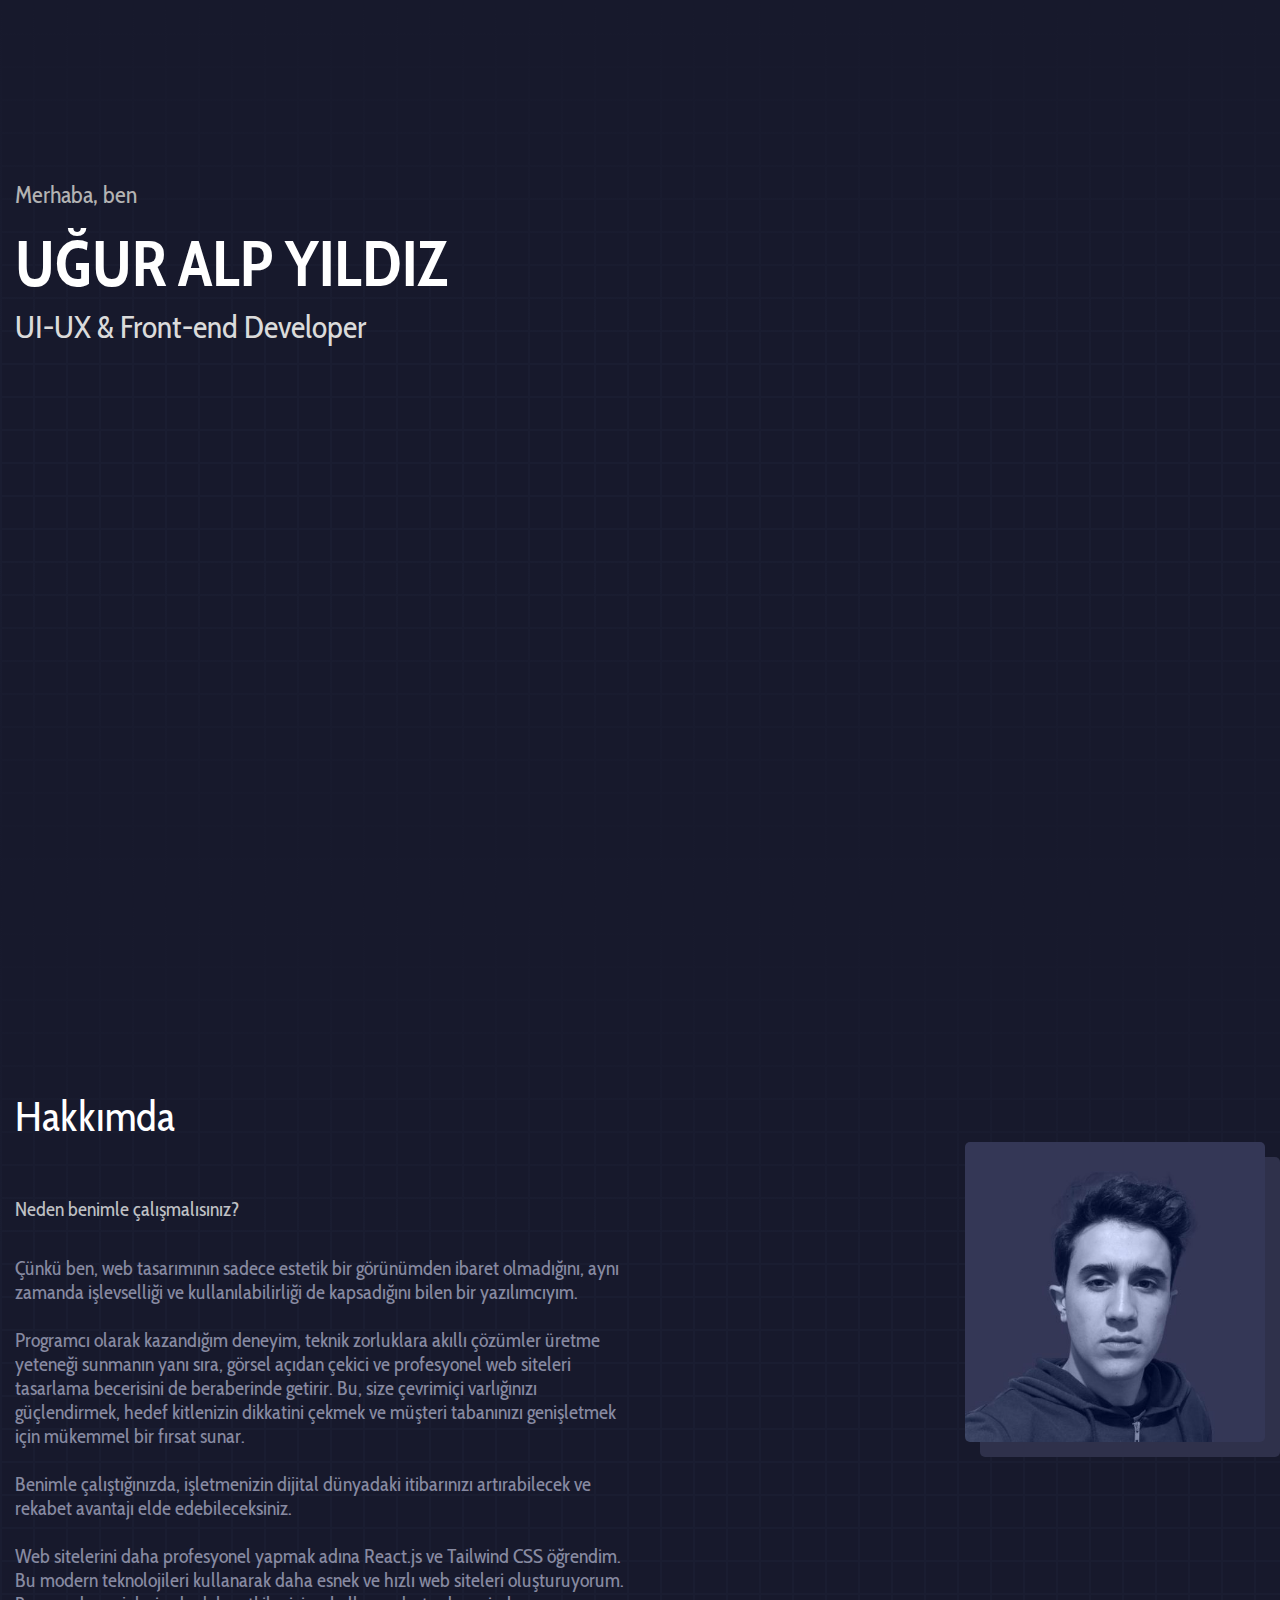
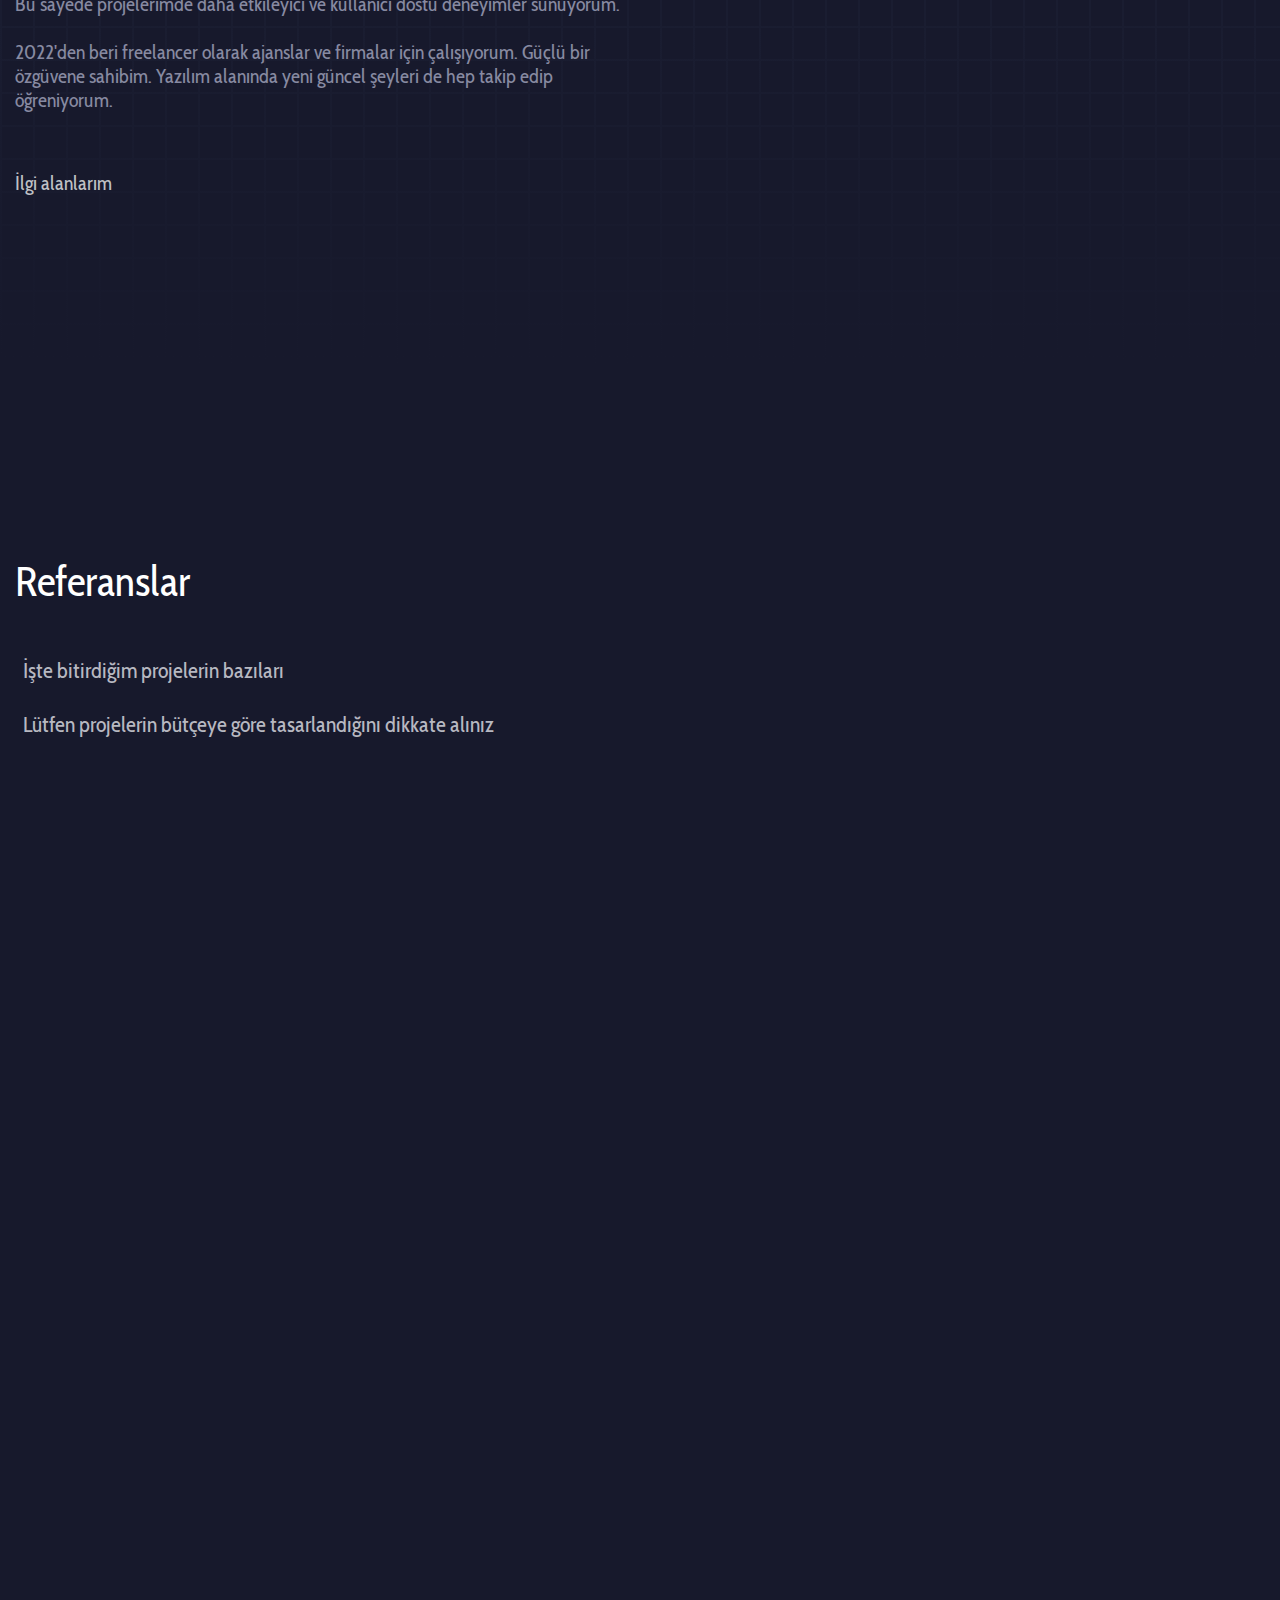
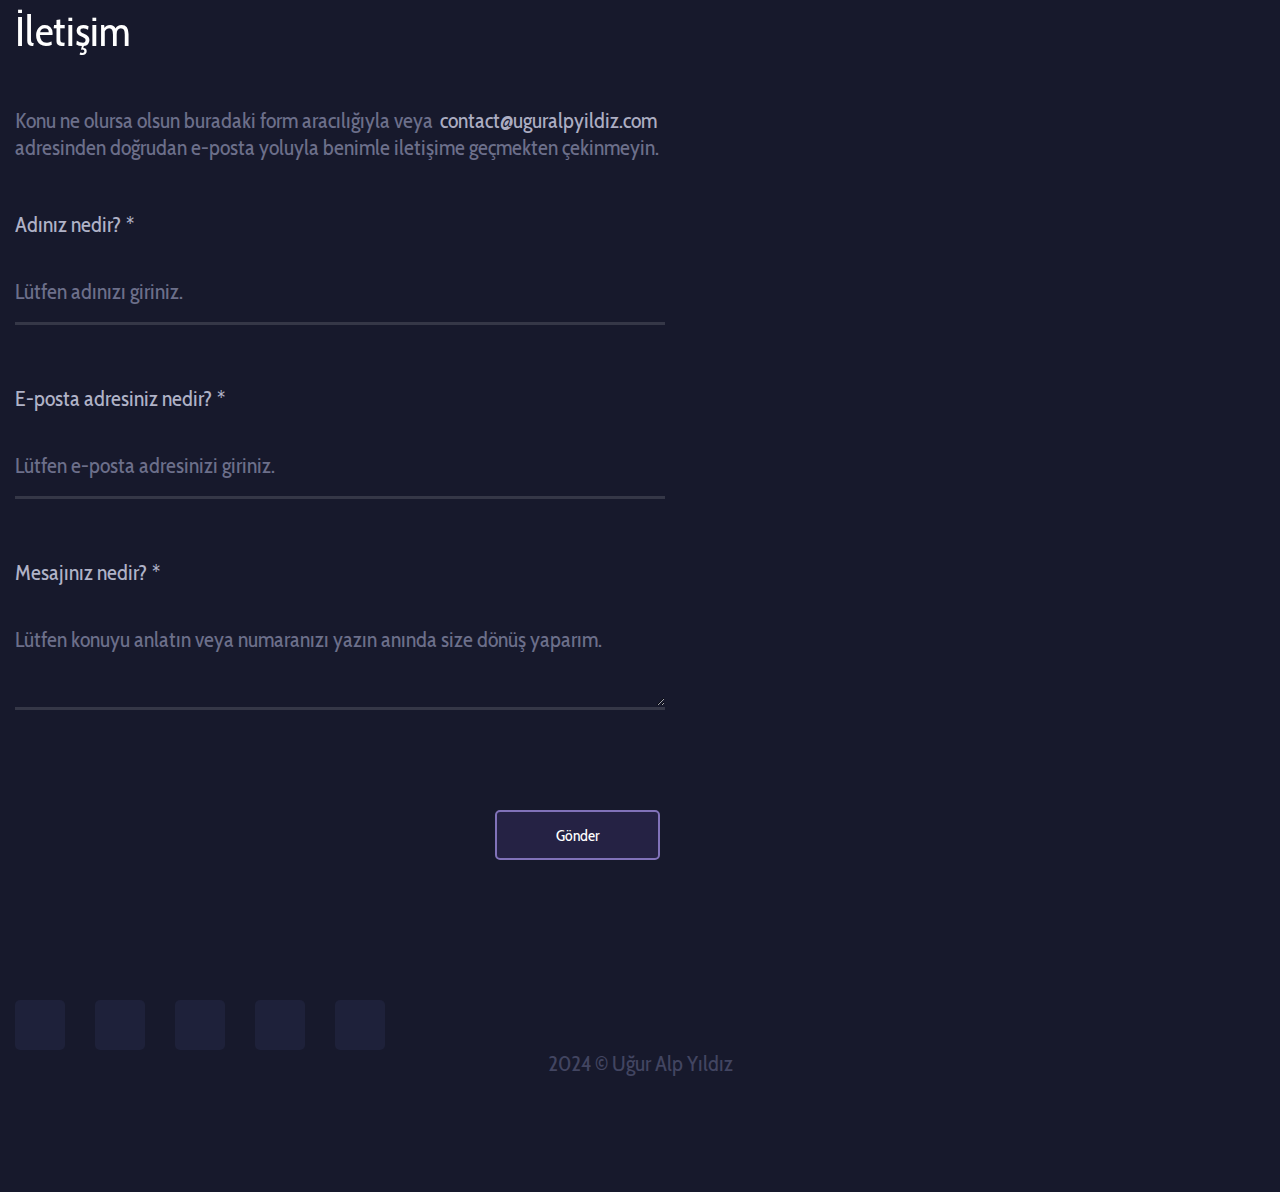
==== tr.html @ a19ee3f3 "Update tr.html" ====
<!DOCTYPE html>
<html lang="tr">

<head>
    <meta charset="UTF-8">
    <meta name="theme-color" content="#17192c">
    <meta name="language" content="Türkçe">
    <link rel="apple-touch-icon" sizes="180x180" href="/apple-touch-icon.png">
    <link rel="icon" type="image/png" sizes="32x32" href="/favicon-32x32.png">
    <link rel="icon" type="image/png" sizes="16x16" href="/favicon-16x16.png">
    <link rel="manifest" href="/site.webmanifest">
    <link rel="mask-icon" href="/safari-pinned-tab.svg" color="#181a2e">
    <meta name="msapplication-TileColor" content="#181a2e">
    <meta name="theme-color" content="#181a2e">
    <meta http-equiv="X-UA-Compatible" content="IE=edge">
    <meta name="viewport" content="width=device-width, initial-scale=1.0">
    <link rel="stylesheet" href="src/style.css">
    <link rel="stylesheet" href="src/styledot.css">
    <link rel="stylesheet" href="src/media.css">
    <link rel="preconnect" href="https://fonts.googleapis.com">
    <link rel="preconnect" href="https://fonts.gstatic.com" crossorigin>
    <link
        href="https://fonts.googleapis.com/css2?family=Cabin+Condensed&family=Edu+SA+Beginner:wght@600&family=Inconsolata&display=swap"
        rel="stylesheet">
    <link rel="stylesheet" href="https://cdn.jsdelivr.net/npm/swiper/swiper-bundle.min.css">
    <script src="https://kit.fontawesome.com/e2bce648c2.js" crossorigin="hurphygames"></script>
    <meta name="title" content="Ugur Alp Yıldız - Frontend Developer">
    <meta
        content="Merhaba, benim adım Uğur Alp Yıldız. Harika tasarım ve kullanıcı deneyimlerine önem veren freelancer frontend geliştiricisiyim."
        name="description">
    <meta name="keywords"
        content="ugur,uğuralpyıldız,uguralpyildiz,ugue alp yildiz,uğue alp,uğur yıldız,yildiz,ugur alp yildiz,ugur alp,uğur alp, uğur alp yıldız,uğur yıldız,frontend developer,freelancer,front-end,developer">
    <meta name="robots" content="index, follow">
    <meta name="robots" content="max-snippet:-1, max-image-preview:large, max-video-preview:-1">
    <meta property="og:title" content="Ugur Alp Yıldız - Frontend Developer">
    <meta property="og:description"
        content="Merhaba, benim adım Uğur Alp Yıldız. Harika tasarım ve kullanıcı deneyimlerine önem veren freelancer frontend geliştiricisiyim.">
    <meta http-equiv="Content-Type" content="text/html; charset=utf-8">
    <title>Uğur Alp Yıldız - Frontend Developer</title>
</head>

<body id="introduction">

    <div class="bg-sq" id="page">
        <nav class="nav-set up1">

            <div class="nav-container">
                <div class="nav-title">
                    <div class="profile-img">
                        <a href="#introduction"><img id="profile-logo" src="img/logo.png" alt="logo"></a>
                    </div>
                    <div class="name-align">
                        <div class="link-anim-set">
                            <div class="link-anim-set-p">
                                <div class="name-bar ">Uğur Alp Yıldız</div>
                            </div>
                        </div>
                        <div class="link-anim-set">
                            <div class="link-anim-set-p">
                                <div class="typewriting">
                                    <div class="job-bar">Frontend Developer</div>
                                </div>
                            </div>
                        </div>
                    </div>
                </div>

                <div class="nav-menu-overlay fadeblock"></div>
                <div class="menu-pos">

                    <div class="nav-link-container">
                        <div class="nav-links nav-link-settings">
                            <div class="nav-menu-header">
                                <div class="profile-img marg">
                                    <img width="" height="" id="profile-logo" src="img/logo.png" alt="logo">
                                </div>
                                <div class="name-bar">Uğur Alp Yıldız<br><span>Frontend Developer</span></div>
                            </div>
                            <div class="responsive-settings-mobile-animation">
                                <div id="nth" class="nav-links-effect-container">

                                    <a href="#introduction" class="nav-link" href="#">
                                        <div class="link-anim-set">
                                            <div class="link-anim-set-p p1">
                                                <div class="link-numbers">01</div><span class="slash">//</span>Başlangıç
                                            </div>
                                        </div>
                                    </a>
                                    <a href="#about" class="nav-link" href="#">
                                        <div class="link-anim-set">
                                            <div class="link-anim-set-p p2">
                                                <div class="link-numbers">02</div><span class="slash">//</span>Hakkımda
                                            </div>
                                        </div>
                                    </a>
                                    <a href="#projects" class="nav-link" href="#">
                                        <div class="link-anim-set">
                                            <div class="link-anim-set-p p3">
                                                <div class="link-numbers">03</div><span
                                                    class="slash">//</span>Referanslar
                                            </div>
                                        </div>
                                    </a>
                                    <a href="#contact" class="nav-link" href="#">
                                        <div class="link-anim-set">
                                            <div class="link-anim-set-p p4">
                                                <div class="link-numbers">04</div><span class="slash">//</span>İletişim
                                            </div>
                                        </div>
                                    </a>


                                    <div class="dot-link-effect"></div>

                                </div>

                                <div class="download-center fade-r topbtns22">
                                    <a href="https://api.whatsapp.com/send/?phone=905379409326&text&type=phone_number&app_absent=0"
                                        target="_blank" id="downloadCv" class="download-cv">
                                        <span class="download-text"><img width="26" height="26"
                                                src="https://img.icons8.com/color/48/whatsapp--v1.png"
                                                alt="whatsapp--v1" />Whatsapp</span>
                                    </a>
                                    <div class="flag dropws">
                                        <img width="24" height="24" src="https://img.icons8.com/ios/50/ffffff/globe--v1.png" alt="globe--v1" />  (TR)
                                    
                                        <div class="dropdown-c">
                                            <a href="index.html" class="flag">
                                                <img width="24" height="24" src="https://img.icons8.com/color/48/usa.png" alt="usa" /> EN
                                            </a>
                                            <a href="tr.html" class="flag">
                                                <img width="24" height="24" src="https://img.icons8.com/color/48/turkey.png" alt="turkey" /> TR
                                            </a>
                                            
                                        </div>
                                    </div>

                                </div>
                            </div>
                        </div>


                    </div>
                </div>
                <button class="menu-btn" href="#"><i class="fa-solid fa-bars-staggered"></i></button>
            </div>
        </nav>


        <!-- 01 page -->

        <section class="height100">
            <div class="container ">

                <div class="skills-header ">
                    <div class="home-hi">
                        <div class="link-anim-set">
                            <div class="link-anim-set-p a1 animate__bounceInDown">
                                <h6>Merhaba, ben</h6>
                            </div>
                        </div>
                    </div>
                    <div class="home-name">
                        <div class="link-anim-set">
                            <div class="link-anim-set-p">
                                <h1 class="animated-text"><span>U</span><span>Ğ</span><span>U</span><span>R</span>
                                    <span>A</span><span>L</span><span>P</span>
                                    <span>Y</span><span>I</span><span>L</span><span>D</span><span>I</span><span>Z</span>
                                </h1>
                            </div>
                        </div>
                        <div class="link-anim-set ">
                            <div class="link-anim-set-p">
                                <h3 class="animated-text-d">
                                    <span>U</span><span>I</span><span>-</span><span>U</span><span>X</span>
                                    <span>&</span>
                                    <span>F</span><span>r</span><span>o</span><span>n</span><span>t</span><span>-</span><span>e</span><span>n</span><span>d</span>
                                    <span>D</span><span>e</span><span>v</span><span>e</span><span>l</span><span>o</span><span>p</span><span>e</span><span>r</span>
                                </h3>
                            </div>
                        </div>


                    </div>

                    <div class="home-p link-anim-fade">

                        <p>
                            Harika tasarım ve müşteri memnuniyetine önem veren freelancer web sitesi geliştiricisiyim.
                        </p>
                    </div>
                </div>

                <!-- code page -->
                <div style="display: none;" class="short-resume-i1 animate__backInUp">
                    <div class="code-table ">
                        <div class="code-table-nav">
                            <div class="tab-container">
                                <div class="tab tab-active"><span style="color: yellow; "><i
                                            class="fa-brands fa-js"></i></span>cubeEffect.js</div>
                                <div class="tab"><span style="color: skyblue; ">#</span> cube-free.css</div>
                                <div class="tab"><span style="color: orangered; ">
                                        <>
                                    </span> cube.html</div>
                            </div>
                        </div>
                        <div class="code-table-code-container">
                            <div class="code-table-sidenav">
                                <div class="numb link-anim-set p1">303</div>
                                <div class="numb link-anim-set p2">304</div>
                                <div class="numb link-anim-set p3">305</div>
                                <div class="numb link-anim-set p4">306</div>
                                <div class="numb link-anim-set p5">3U7</div>
                                <div class="numb link-anim-set p6">3G8</div>
                                <div class="numb link-anim-set p7">3U9</div>
                                <div class="numb link-anim-set p8">3R0</div>
                                <div class="numb link-anim-set p9">311</div>
                                <div class="numb link-anim-set p10">312</div>
                                <div class="numb link-anim-set p11">313</div>
                                <div class="numb link-anim-set p12">314</div>
                            </div>
                            <div class="code-table-code">
                                <div class="code-table-border">

                                    <div class="time-out-code">
                                        <span style="color: #ce8ce9;">const</span> <span
                                            style="color: #a1c5f5;">fromNTH</span> <span style="color: skyblue;"> =
                                        </span> </span><span style="color: #f3b059;"> inActiveNoddles</span>;
                                    </div>
                                    <div class="time-out-code">
                                        <span style="color: #ce8ce9;">var</span> <span
                                            style="color: #a1c5f5;">plainCounter</span> <span style="color: skyblue;"> =
                                        </span> <span style="color: #d34848;"> 0</span>;
                                    </div>
                                    <!-- settimeout -->
                                    <div class="settime-out-mar">
                                        <div class="time-out-code">
                                            <span style="color: #a1c5f5;">setTimeout(</span><span
                                                style="color: #eec985;">()</span> <span
                                                style="color: #ce8ce9;">=></span> <span style="color:#eec985;">{</span>
                                        </div>
                                        <div class="time-out-function-code">
                                            <span style="color: #eec985;">swiperSlider</span>.<span
                                                style="color: #d34848;">innerHTML</span> <span
                                                style="color: #a1c5f5;">=</span> <span
                                                style="color:#eec985;">pas_orianted</span>;
                                        </div>
                                        <div class="time-out-function-code">
                                            <span style="color: #eec985;">pro</span>.<span
                                                style="color: #d34848;">funcode</span> <span
                                                style="color: #a1c5f5;">=</span> <span
                                                style="color:#eec985;">letter</span>;
                                        </div>
                                        <div class="time-out-function-code">
                                            <span style="color: #eec985;">proactive_JavaScriptSkills</span>.<span
                                                style="color: #d34848;">match</span> <span
                                                style="color: #a1c5f5;">=</span> <span
                                                style="color:#eec985;">configures_dart</span>;
                                        </div>
                                        <div class="time-out-code">
                                            <span style="color: #eec985;">}</span>, <span
                                                style="color: #eec985;">7000</span> <span
                                                style="color: #a1c5f5;">)</span>;
                                        </div>
                                    </div>
                                    <!-- settimeout -->

                                    <div class="time-out-code">
                                        <span style="color: #ce8ce9;">const</span> <span
                                            style="color: #a1c5f5;">removeAllClass_fromNTH</span> <span
                                            style="color: skyblue;"> = </span> </span><span style="color: #f3b059;">
                                            ActiveNoddles</span>;
                                    </div>
                                    <div class="time-out-code">
                                        <span style="color: #ce8ce9;">const</span> <span
                                            style="color: #a1c5f5;">dotLinkEffect</span> <span style="color: skyblue;">
                                            = </span> <span style="color: #f3b059;"> NTH</span>;
                                    </div>
                                    <div class="time-out-code">
                                        <span style="color: #ce8ce9;">var</span> <span
                                            style="color: #a1c5f5;">pauseOnHover</span> <span style="color: skyblue;"> =
                                        </span> <span style="color: #80d348;"> true</span>;
                                    </div>
                                </div>
                            </div>
                        </div>
                    </div>
                    <!-- code right 01 page -->
                    <div class="short-resume-i2 ">
                        <div class="swiper swiper-container-free-mode ">
                            <!-- Additional required wrapper -->
                            <div class="swiper-wrapper">
                                <!-- Slides -->
                                <div class="swiper-slide cube">
                                    <div class="skill-board">
                                        <div class="skill-bar-head">
                                            <div class="skill-bar-head">
                                                <i class="fa-solid fa-code"></i>HTML
                                            </div>

                                            <div class="skill-bar">
                                                <div class="skill-bar-dot-head">Accessibility</div>
                                                <div class="skill-bar-co htmls">

                                                    <div class="skill-bar-dot"></div>
                                                    <div class="skill-bar-dot"></div>
                                                    <div class="skill-bar-dot"></div>
                                                    <div class="skill-bar-dot"></div>
                                                    <div class="skill-bar-dot"></div>
                                                    <div class="skill-bar-dot"></div>
                                                </div>
                                                <div class="skill-bar-dot-head">Forms & Validations</div>
                                                <div class="skill-bar-co htmls">

                                                    <div class="skill-bar-dot"></div>
                                                    <div class="skill-bar-dot"></div>
                                                    <div class="skill-bar-dot"></div>
                                                    <div class="skill-bar-dot"></div>
                                                    <div class="skill-bar-dot"></div>
                                                    <div class="skill-bar-dot"></div>
                                                </div>
                                            </div>

                                        </div>
                                    </div>
                                </div>
                                <div class="swiper-slide cube">
                                    <div class="skill-board other-skills">
                                        <div class="skill-bar-head">
                                            <div class="skill-bar-head">
                                                <i class="fa-brands fa-css3-alt"></i>CSS
                                            </div>

                                            <div class="skill-bar">
                                                <div class="skill-bar-dot"></div>Bootstrap
                                            </div>
                                            <div class="skill-bar">
                                                <div class="skill-bar-dot"></div>Tailwind CSS
                                            </div>
                                            <div class="skill-bar">
                                                <div class="skill-bar-dot"></div>SASS
                                            </div>
                                            <div class="skill-bar">
                                                <div class="skill-bar-dot"></div>Animate.css
                                            </div>
                                        </div>
                                    </div>
                                </div>

                                <div class="swiper-slide cube">
                                    <div class="skill-board other-skills">
                                        <div class="skill-bar-head">
                                            <div class="skill-bar-head">
                                                <i class="fa-brands fa-square-js"></i>JavaScript
                                            </div>

                                            <div class="skill-bar">
                                                <div class="skill-bar-dot"></div>React
                                            </div>
                                            <div class="skill-bar">
                                                <div class="skill-bar-dot"></div>TypeScript
                                            </div>
                                            <div class="skill-bar">
                                                <div class="skill-bar-dot"></div>Next.js
                                            </div>
                                            <div class="skill-bar">
                                                <div class="skill-bar-dot"></div>Swiper.js
                                            </div>
                                        </div>
                                    </div>
                                </div>


                            </div>


                        </div>


                        <!-- code page skills card info -->
                        <div class="short-resume-i4 ">
                            Yetenekler
                        </div>

                    </div>
                </div>

            </div>
        </section>
    </div>

    <div class="beforeunloads">
        <!-- 01 page end -->

        <!-- 02 page end -->
        <section class="bg-sq ">
            <!-- 03 page start -->
            <div id="page">
                <div id="about" class="pageControl"></div>
                <div class="experince-container-fluid">
                    <div class="container">
                        <div class="section-box-container  ">
                            <div class="experince-header"><span class="experince-header-set">Hakkımda</span></div>
                            <div class="about-container">
                                <div class="about-me-section">

                                    <div class="about-text">


                                        <div style="color:#bfc0c4 ;" class="about-text">
                                            Neden benimle çalışmalısınız?
                                        </div>
                                        Çünkü ben, web tasarımının sadece estetik bir görünümden ibaret olmadığını, aynı
                                        zamanda
                                        işlevselliği ve kullanılabilirliği de kapsadığını bilen bir
                                        yazılımcıyım.<br><br> Programcı olarak kazandığım deneyim, teknik
                                        zorluklara akıllı çözümler üretme yeteneği sunmanın yanı sıra, görsel açıdan
                                        çekici ve profesyonel web siteleri
                                        tasarlama becerisini de beraberinde getirir. Bu, size çevrimiçi varlığınızı
                                        güçlendirmek, hedef kitlenizin dikkatini
                                        çekmek ve müşteri tabanınızı genişletmek için mükemmel bir fırsat sunar.<br><br>
                                        Benimle çalıştığınızda, işletmenizin dijital
                                        dünyadaki itibarınızı artırabilecek ve rekabet avantajı elde
                                        edebileceksiniz.<br><br>

                                        Web sitelerini daha profesyonel yapmak adına React.js ve Tailwind CSS öğrendim.
                                        Bu modern teknolojileri kullanarak
                                        daha esnek ve hızlı web siteleri oluşturuyorum. Bu sayede projelerimde daha
                                        etkileyici ve kullanıcı dostu
                                        deneyimler sunuyorum.
                                        <br><br>
                                        2022'den beri freelancer olarak ajanslar ve firmalar için çalışıyorum. Güçlü bir
                                        özgüvene sahibim. Yazılım alanında yeni güncel şeyleri de hep takip edip
                                        öğreniyorum.
                                        <br><br>
                                        <!-- <a href="https://api.whatsapp.com/send/?phone=905379409326&text&type=phone_number&app_absent=0" target="_blank"
                                        class="download-cv">
                                        <span>Download CV</span>
                                    </a> -->
                                    </div>

                                    <div style="color:#bfc0c4 ;" class="about-text">
                                        İlgi alanlarım
                                    </div>
                                    <div class="skills-bar-about flexstart intColor">
                                        <i class="fa-brands fa-html5" title="HTML"></i>
                                        <i class="fa-brands fa-css3-alt" title="CSS"></i>
                                        <i class="fa-brands fa-bootstrap" title="Bootstrap"></i>
                                        <i class="fa-brands fa-sass" title="Sass"></i>
                                        <i class="fa-brands fa-js" title="JavaScript"></i>
                                        <i class="fa-brands fa-react" title="React"></i>
                                    </div>
                                </div>
                                <div class="img-section">

                                </div>

                            </div>
                        </div>

                    </div>

                </div>
            </div>
        </section>

        <section>
            <!-- 02 page start -->
            <div id="page">
                <div id="projects" class="pageControl"></div>
                <div class="experince-container-fluid">
                    <div class="container ">


                        <div class="section-box-container">
                            <div class="experince-header"><span class="experince-header-set">Referanslar</span></div>

                            <div class="experince-alt"><i class="fa-solid fa-circle-check"></i>İşte bitirdiğim
                                projelerin bazıları<br><br> <i class="fa-solid fa-circle-info"></i> Lütfen projelerin
                                bütçeye göre tasarlandığını dikkate alınız<br>
                                <div class="interact-zoom-header"></div>
                            </div>
                            <div class="section-boxes">

                                <a href="https://robson.com.tr" target="_blank"
                                    class="section-boxes-wrap reveal robson">
                                    <div class="section-title">
                                        <div class="section-projects-overflow">
                                            <div class="section-box ">
                                                <img src="img/robsoninvestment.png" alt="robsoninvestment">
                                            </div>
                                            <div class="title-area">
                                                <div class="project-type">Tasarım ve Geliştirme<span
                                                        class="project-date"><i
                                                            class="fa-solid fa-diagram-project"></i>Kurumsal</span>
                                                </div>
                                                <div class="project-title"><i class="fa-solid fa-link"></i>
                                                    robson.com.tr</div>
                                            </div>
                                        </div>
                                    </div>

                                </a>





                                <a href="http://www.elsankozmetik.com" target="_blank"
                                    class="section-boxes-wrap reveal elsan">
                                    <div class="section-title">
                                        <div class="section-projects-overflow">
                                            <div class="section-box ">
                                                <img src="img/elsankozmetik.png" alt="elsankozmetik">
                                            </div>
                                            <div class="title-area">
                                                <div class="project-type">Tasarım ve Geliştirme<span
                                                        class="project-date"><i
                                                            class="fa-solid fa-diagram-project"></i>Kurumsal</span>
                                                </div>
                                                <div class="project-title"><i class="fa-solid fa-link"></i>
                                                    elsankozmetik.com</div>
                                            </div>
                                        </div>
                                    </div>

                                </a>
                                <a href="http://www.borvey.com" target="_blank"
                                    class="section-boxes-wrap reveal borvey">
                                    <div class="section-title">
                                        <div class="section-projects-overflow">
                                            <div class="section-box ">
                                                <img src="img/borvey.png" alt="borvey">
                                            </div>
                                            <div class="title-area">
                                                <div class="project-type">Tasarım ve Geliştirme<span
                                                        class="project-date"><i
                                                            class="fa-solid fa-diagram-project"></i>Kurumsal</span>
                                                </div>
                                                <div class="project-title"><i class="fa-solid fa-link"></i> borvey.com
                                                </div>
                                            </div>
                                        </div>
                                    </div>

                                </a>
                                <a href="https://www.texep.ch" target="_blank" class="section-boxes-wrap reveal texep">
                                    <div class="section-title">
                                        <div class="section-projects-overflow">
                                            <div class="section-box ">
                                                <img src="img/texep.png" alt="texep">
                                            </div>
                                            <div class="title-area">
                                                <div class="project-type">Tasarım ve Geliştirme<span
                                                        class="project-date"><i
                                                            class="fa-solid fa-diagram-project"></i>Kurumsal</span>
                                                </div>
                                                <div class="project-title"><i class="fa-solid fa-link"></i> texep.ch
                                                </div>
                                            </div>
                                        </div>
                                    </div>

                                </a>



                                <a href="https://yasayankalpler.com/" target="_blank"
                                    class="section-boxes-wrap reveal yasayankalpler">
                                    <div class="section-title">
                                        <div class="section-projects-overflow">
                                            <div class="section-box ">
                                                <img src="img/yasayankalpler.png" alt="yasayankalpler">
                                            </div>
                                            <div class="title-area">
                                                <div class="project-type">Tasarım ve Geliştirme<span
                                                        class="project-date"><i
                                                            class="fa-solid fa-diagram-project"></i>Kurumsal</span>
                                                </div>
                                                <div class="project-title"><i class="fa-solid fa-link"></i>
                                                    yasayankalpler.com</div>
                                            </div>
                                        </div>
                                    </div>

                                </a>





                                <a href="https://defneinsaatas.com/" target="_blank"
                                    class="section-boxes-wrap reveal defne">
                                    <div class="section-title">
                                        <div class="section-projects-overflow">
                                            <div class="section-box ">
                                                <img src="img/defne.png" alt="defneinsaat">
                                            </div>
                                            <div class="title-area">
                                                <div class="project-type">Tasarım ve Geliştirme<span
                                                        class="project-date"><i
                                                            class="fa-solid fa-diagram-project"></i>Kurumsal</span>
                                                </div>
                                                <div class="project-title"><i class="fa-solid fa-link"></i>
                                                    defneinsaatas.com</div>
                                            </div>
                                        </div>
                                    </div>

                                </a>

                                <!-- <a href="https://www.sahsenemsaphira.com" target="_blank" class="section-boxes-wrap reveal sahsenem">
                                <div class="section-title">
                                    <div class="section-projects-overflow">
                                        <div class="section-box ">
                                            <img src="img/sahsenem.png" alt="sahsenem">
                                        </div>
                                        <div class="title-area">
                                            <div class="project-type">Tasarım ve Geliştirme<span class="project-date"><i
                                                        class="fa-solid fa-diagram-project"></i>Porfolio</span></div>
                                            <div class="project-title"><i class="fa-solid fa-link"></i> sahsenemsaphira.com</div>
                                        </div>
                                    </div>
                                </div>
    
                            </a> -->

                                <a href="https://www.flemini.com" target="_blank"
                                    class="section-boxes-wrap reveal flemini">
                                    <div class="section-title">
                                        <div class="section-projects-overflow">
                                            <div class="section-box ">
                                                <img src="img/flemini.png" alt="flemini">
                                            </div>
                                            <div class="title-area">
                                                <div class="project-type">Tasarım ve Geliştirme<span
                                                        class="project-date"><i
                                                            class="fa-solid fa-diagram-project"></i>Porfolio</span>
                                                </div>
                                                <div class="project-title"><i class="fa-solid fa-link"></i> flemini.com
                                                </div>
                                            </div>
                                        </div>
                                    </div>

                                </a>

                                <a href="https://yildirimbelediyespor.org/index.html" target="_blank"
                                    class="section-boxes-wrap reveal yildirim">
                                    <div class="section-title">
                                        <div class="section-projects-overflow">
                                            <div class="section-box ">
                                                <img src="img/yildirim-belediyesi-jimnastik-kulubu.png"
                                                    alt="yildirim-belediyesi-jimnastik-kulubu">
                                            </div>
                                            <div class="title-area">
                                                <div class="project-type">Sadece Frontend<span class="project-date"><i
                                                            class="fa-solid fa-diagram-project"></i>Kurumsal</span>
                                                </div>
                                                <div class="project-title"><i class="fa-solid fa-link"></i>
                                                    yildirimbelediyespor.org</div>
                                            </div>
                                        </div>
                                    </div>

                                </a>

                                <a href="https://www.likyaagac.com" target="_blank"
                                    class="section-boxes-wrap reveal likya">
                                    <div class="section-title">
                                        <div class="section-projects-overflow">
                                            <div class="section-box ">
                                                <img src="img/likya.png" alt="likya">
                                            </div>
                                            <div class="title-area">
                                                <div class="project-type">Tasarım ve Geliştirme<span
                                                        class="project-date"><i
                                                            class="fa-solid fa-diagram-project"></i>Kurumsal</span>
                                                </div>
                                                <div class="project-title"><i class="fa-solid fa-link"></i>
                                                    likyaagac.com</div>
                                            </div>
                                        </div>
                                    </div>

                                </a>

                                <a href="https://rutubeteson.com/" target="_blank"
                                    class="section-boxes-wrap reveal rutubet">
                                    <div class="section-title">
                                        <div class="section-projects-overflow">
                                            <div class="section-box ">
                                                <img src="img/rutubeteson.png" alt="rutubeteson">
                                            </div>
                                            <div class="title-area">
                                                <div class="project-type">Tasarım ve Geliştirme<span
                                                        class="project-date"><i
                                                            class="fa-solid fa-diagram-project"></i>Kurumsal</span>
                                                </div>
                                                <div class="project-title"><i class="fa-solid fa-link"></i>
                                                    rutubeteson.com</div>
                                            </div>
                                        </div>
                                    </div>

                                </a>

                                <a href="https://www.btcclassic.io" target="_blank"
                                    class="section-boxes-wrap reveal btcclassic">
                                    <div class="section-title">
                                        <div class="section-projects-overflow">
                                            <div class="section-box ">
                                                <img src="img/btcclassic.png" alt="btcclassic">
                                            </div>
                                            <div class="title-area">
                                                <div class="project-type">Tasarım ve Geliştirme<span
                                                        class="project-date"><i
                                                            class="fa-solid fa-diagram-project"></i>Crypto</span></div>
                                                <div class="project-title"><i class="fa-solid fa-link"></i>
                                                    btcclassic.com</div>
                                            </div>
                                        </div>
                                    </div>

                                </a>
                                <a href="https://lineaname.com/" target="_blank"
                                    class="section-boxes-wrap reveal linea">
                                    <div class="section-title">
                                        <div class="section-projects-overflow">
                                            <div class="section-box ">
                                                <img src="img/lineanames.png" alt="lineaname">
                                            </div>
                                            <div class="title-area">
                                                <div class="project-type">Tasarım ve Geliştirme<span
                                                        class="project-date"><i
                                                            class="fa-solid fa-diagram-project"></i>Crypto</span></div>
                                                <div class="project-title"><i class="fa-solid fa-link"></i>
                                                    lineaname.com</div>
                                            </div>
                                        </div>
                                    </div>

                                </a>
                                <a href="https://jascrypto.net" target="_blank"
                                    class="section-boxes-wrap reveal jascrypto">
                                    <div class="section-title">
                                        <div class="section-projects-overflow">
                                            <div class="section-box ">
                                                <img src="img/jascrypto.png" alt="jascrypto">
                                            </div>
                                            <div class="title-area">
                                                <div class="project-type">Tasarım ve Geliştirme<span
                                                        class="project-date"><i
                                                            class="fa-solid fa-diagram-project"></i>Portfolio</span>
                                                </div>
                                                <div class="project-title"><i class="fa-solid fa-link"></i>
                                                    jascrypto.net</div>
                                            </div>
                                        </div>
                                    </div>

                                </a>
                                <a href="https://dinocoin.vip/" target="_blank" class="section-boxes-wrap reveal dino">
                                    <div class="section-title">
                                        <div class="section-projects-overflow">
                                            <div class="section-box ">
                                                <img src="img/dinocoin.png" alt="dinocoin">
                                            </div>
                                            <div class="title-area">
                                                <div class="project-type">Tasarım ve Geliştirme<span
                                                        class="project-date"><i
                                                            class="fa-solid fa-diagram-project"></i>Crypto</span></div>
                                                <div class="project-title"><i class="fa-solid fa-link"></i> dinocoin.vip
                                                </div>
                                            </div>
                                        </div>
                                    </div>

                                </a>
                                <a href="https://cavezero.com/" target="_blank" class="section-boxes-wrap reveal cave">
                                    <div class="section-title">
                                        <div class="section-projects-overflow">
                                            <div class="section-box ">
                                                <img src="img/cavezero.png" alt="cavezero">
                                            </div>
                                            <div class="title-area">
                                                <div class="project-type">Tasarım ve Geliştirme<span
                                                        class="project-date"><i
                                                            class="fa-solid fa-diagram-project"></i>Crypto</span></div>
                                                <div class="project-title"><i class="fa-solid fa-link"></i> cavezero.com
                                                </div>
                                            </div>
                                        </div>
                                    </div>

                                </a>
                                <a href="https://xbeygayrimenkul.com/" target="_blank"
                                    class="section-boxes-wrap reveal xbey">
                                    <div class="section-title">
                                        <div class="section-projects-overflow">
                                            <div class="section-box ">
                                                <img src="img/xbey.png" alt="xbey-gayrimenkul">
                                            </div>
                                            <div class="title-area">
                                                <div class="project-type">Tasarım ve Geliştirme<span
                                                        class="project-date"><i
                                                            class="fa-solid fa-diagram-project"></i>Kurumsal</span>
                                                </div>
                                                <div class="project-title"><i class="fa-solid fa-link"></i>
                                                    xbeygayrimenkul.com</div>
                                            </div>
                                        </div>
                                    </div>

                                </a>
                                <a href="https://thenightstore.net/" target="_blank"
                                    class="section-boxes-wrap reveal thenightstore">
                                    <div class="section-title">
                                        <div class="section-projects-overflow">
                                            <div class="section-box ">
                                                <img src="img/thenightstore.png" alt="thenightstore">
                                            </div>
                                            <div class="title-area">
                                                <div class="project-type">Tasarım ve Geliştirme<span
                                                        class="project-date"><i
                                                            class="fa-solid fa-diagram-project"></i>Kurumsal</span>
                                                </div>
                                                <div class="project-title"><i class="fa-solid fa-link"></i>
                                                    thenightstore.net</div>
                                            </div>
                                        </div>
                                    </div>

                                </a>
                                <a href="https://phomi-tr.com/" target="_blank"
                                    class="section-boxes-wrap reveal phomi-tr">
                                    <div class="section-title">
                                        <div class="section-projects-overflow">
                                            <div class="section-box ">
                                                <img src="img/phomi-tr.png" alt="phomi-tr">
                                            </div>
                                            <div class="title-area">
                                                <div class="project-type">Tasarım ve Geliştirme<span
                                                        class="project-date"><i
                                                            class="fa-solid fa-diagram-project"></i>Kurumsal</span>
                                                </div>
                                                <div class="project-title"><i class="fa-solid fa-link"></i> phomi-tr.com
                                                </div>
                                            </div>
                                        </div>
                                    </div>

                                </a>





                                <div class="experince-alt reveal"><i class="fa-solid fa-hourglass-half"></i>Üzerinde
                                    çalıştığım projelerin bazıları<br>
                                    <div class="interact-zoom-header"></div>
                                </div>
                                <!-- anim-project a1 -->
                                <div class="section-boxes-wrap reveal hurphy">
                                    <div class="section-title">
                                        <div class="section-projects-overflow">
                                            <div class="section-box ">
                                                <img src="img/hurphygames.png" alt="hurphygames">
                                            </div>
                                            <div class="title-area">
                                                <div class="project-type">Tasarım ve Geliştirme<span
                                                        class="project-date"><i
                                                            class="fa-solid fa-diagram-project"></i>Kurumsal</span>
                                                </div>
                                                <div class="project-title"> hurphygames.com</div>
                                            </div>
                                        </div>
                                    </div>

                                </div>
                                <div class="section-boxes-wrap reveal arearts">
                                    <div class="section-title ">
                                        <div class="section-projects-overflow">
                                            <div class="section-box ">
                                                <img src="img/arearts.png" alt="arearts">
                                            </div>
                                            <div class="title-area">
                                                <div class="project-type">Tasarım ve Geliştirme<span
                                                        class="project-date"><i
                                                            class="fa-solid fa-diagram-project"></i>Kurumsal</span>
                                                </div>
                                                <div class="project-title"> arearts.com</div>
                                            </div>
                                        </div>
                                    </div>

                                </div>
                                <div class="section-boxes-wrap reveal doga">
                                    <div class="section-title">
                                        <div class="section-projects-overflow">
                                            <div class="section-box ">
                                                <img src="img/dogamobilya.png" alt="dogamobilya">
                                            </div>
                                            <div class="title-area">
                                                <div class="project-type">Sadece Frontend<span class="project-date"><i
                                                            class="fa-solid fa-diagram-project"></i>Kurumsal</span>
                                                </div>
                                                <div class="project-title"> Doğa Mobilya</div>
                                            </div>
                                        </div>
                                    </div>

                                </div>




                            </div>

                        </div>

                    </div>
                </div>

            </div>

            <div class="comment-section-container reveal">
                <div class="comment-section">
                    <div class="experince-alt " style="margin-top: 50px;"><i
                            class="fa-solid fa-wand-sparkles"></i>Müşteri yorumlarından bazıları<br>
                        <div class="interact-zoom-header"></div>
                    </div>
                    <div class="swiper-container swiper2">
                        <div class="swiper-wrapper">
                            <div class="swiper-slide coverflow">
                                <div class="comment-slider-container">
                                    <div class="c-slider-img-container">
                                        <div class="comment-slider-img">
                                            <img src="img/Social_Media_Chatting_Online_Blank_Profile_Picture_Head_And_Body_Icon_People_Standing_Icon_Grey_Background_generated.jpg"
                                                alt="albay">
                                        </div>
                                    </div>
                                    <div class="comment-slider-com">
                                        <div class="slider-comments">
                                            <div class="comm-header"><img class="comment-logo" src="img/bionluk.png"
                                                    alt="bionluk">
                                            </div>
                                            <i class="fa-solid fa-star"></i><i class="fa-solid fa-star"></i><i
                                                class="fa-solid fa-star"></i><i class="fa-solid fa-star"></i><i
                                                class="fa-solid fa-star"></i><br>
                                            "İsteklerımız doğrultusunda hızlı ve kaliteli içerikler üretti. Çok teşekkür
                                            ederiz çok
                                            memnun kaldık."

                                        </div>
                                        <div class="slider-com-artic">
                                            Albay İzolasyon

                                        </div>
                                    </div>
                                </div>
                            </div>
                            <div class="swiper-slide coverflow">
                                <div class="comment-slider-container">
                                    <div class="c-slider-img-container">
                                        <div class="comment-slider-img">
                                            <img src="img/chain-master.png" alt="chainmaster">
                                        </div>
                                    </div>
                                    <div class="comment-slider-com">
                                        <div class="slider-comments">
                                            <div class="comm-header"><img class="comment-logo" src="img/bionluk.png"
                                                    alt="bionluk">
                                            </div>
                                            <i class="fa-solid fa-star"></i><i class="fa-solid fa-star"></i><i
                                                class="fa-solid fa-star"></i><i class="fa-solid fa-star"></i><i
                                                class="fa-solid fa-star"></i><br>
                                            "Zamanlama ve İletişim mükkemeldi yetenekli bir arkadaş konuyu iyi anladı
                                            hızlı çözüm üretti."
                                        </div>
                                        <div class="slider-com-artic">
                                            Mustafa Sarı
                                        </div>
                                    </div>
                                </div>
                            </div>
                            <div class="swiper-slide coverflow">
                                <div class="comment-slider-container">
                                    <div class="c-slider-img-container">
                                        <div class="comment-slider-img">
                                            <img src="img/299983.jpeg" alt="yassow">
                                        </div>
                                    </div>
                                    <div class="comment-slider-com">
                                        <div class="slider-comments">
                                            <div class="comm-header"><img class="comment-logo" src="img/bionluk.png"
                                                    alt="unnamed">
                                            </div>
                                            <i class="fa-solid fa-star"></i><i class="fa-solid fa-star"></i><i
                                                class="fa-solid fa-star"></i><i class="fa-solid fa-star"></i><i
                                                class="fa-solid fa-star"></i><br>
                                            "İletişimde hiç sıkıntı yaşamadık. Ne istedigimizi aktardık ve gayet güzel
                                            yapıldı. Teşekkür ederiz..."
                                        </div>
                                        <div class="slider-com-artic">
                                            Emel Aksan
                                        </div>
                                    </div>
                                </div>
                            </div>

                            <div class="swiper-slide coverflow">
                                <div class="comment-slider-container">
                                    <div class="c-slider-img-container">
                                        <div class="comment-slider-img">
                                            <img src="img/a75006e6-1a83-4a0c-907e-957a373ef1b9.jpg" alt="konsequad">
                                        </div>
                                    </div>
                                    <div class="comment-slider-com">
                                        <div class="slider-comments">
                                            <div class="comm-header"><img class="comment-logo" src="img/bionluk.png"
                                                    alt="bionluk">
                                            </div>
                                            <i class="fa-solid fa-star"></i><i class="fa-solid fa-star"></i><i
                                                class="fa-solid fa-star"></i><i class="fa-solid fa-star"></i><i
                                                class="fa-solid fa-star"></i><br>
                                            "Uğur bey gerçekten çok hızlı ve çok anlayışlı. Tam istediğim gibi bir proje
                                            teslim
                                            etti"
                                        </div>
                                        <div class="slider-com-artic">
                                            konsequad
                                        </div>
                                    </div>
                                </div>
                            </div>
                            <div class="swiper-slide coverflow">
                                <div class="comment-slider-container">
                                    <div class="c-slider-img-container">
                                        <div class="comment-slider-img">
                                            <img src="img/299983.jpeg" alt="yassow">
                                        </div>
                                    </div>
                                    <div class="comment-slider-com">
                                        <div class="slider-comments">
                                            <div class="comm-header"><img class="comment-logo" src="img/bionluk.png"
                                                    alt="unnamed">
                                            </div>
                                            <i class="fa-solid fa-star"></i><i class="fa-solid fa-star"></i><i
                                                class="fa-solid fa-star"></i><i class="fa-solid fa-star"></i><i
                                                class="fa-solid fa-star"></i><br>
                                            "Web tasarım konusunda karşılaştığım en yetenekli ve en iyi arkadaş. Bana
                                            birçok kez yardımcı oldu,
                                            kendisine sonsuz
                                            teşekkürlerimi sunuyorum. Onunla çalışmak her zaman keyifli ve verimli bir
                                            deneyim oldu."
                                        </div>
                                        <div class="slider-com-artic">
                                            Murat
                                        </div>
                                    </div>
                                </div>
                            </div>
                            <div class="swiper-slide coverflow">
                                <div class="comment-slider-container">
                                    <div class="c-slider-img-container">
                                        <div class="comment-slider-img">
                                            <img src="img/kaanizet.jpg" alt="kaanizet">
                                        </div>
                                    </div>
                                    <div class="comment-slider-com">
                                        <div class="slider-comments">
                                            <div class="comm-header"><img class="comment-logo" src="img/bionluk.png"
                                                    alt="unnamed">
                                            </div>
                                            <i class="fa-solid fa-star"></i><i class="fa-solid fa-star"></i><i
                                                class="fa-solid fa-star"></i><i class="fa-solid fa-star"></i><i
                                                class="fa-solid fa-star"></i><br>
                                            "İstenilen her şeyi mükemmel kalitede yaptı o yüzden herkese tavsiye ederim.
                                            Arkadaşımızla diğer projelerde de birlikte
                                            çalışacağım."
                                        </div>
                                        <div class="slider-com-artic">
                                            Kaan İzet
                                        </div>
                                    </div>
                                </div>
                            </div>

                            <div class="swiper-slide coverflow">
                                <div class="comment-slider-container">
                                    <div class="c-slider-img-container">
                                        <div class="comment-slider-img">
                                            <img src="img/299983.jpeg" alt="yassow">
                                        </div>
                                    </div>
                                    <div class="comment-slider-com">
                                        <div class="slider-comments">
                                            <div class="comm-header"><img class="comment-logo" src="img/bionluk.png"
                                                    alt="bionluk">
                                            </div>
                                            <i class="fa-solid fa-star"></i><i class="fa-solid fa-star"></i><i
                                                class="fa-solid fa-star"></i><i class="fa-solid fa-star"></i><i
                                                class="fa-solid fa-star"></i><br>
                                            "Çok rahat çok profesyonel bir arkadaş. Hızlı bir şekilde işimi yaptı."
                                        </div>
                                        <div class="slider-com-artic">
                                            Yassow
                                        </div>
                                    </div>
                                </div>
                            </div>

                        </div>
                        <!-- Add Pagination -->
                        <div class="swiper-pagination swiper-pagination1"></div>
                    </div>
                </div>
            </div>


        </section>
        <!-- 03 page end -->

        <!-- 04 page start -->

        <section>
            <div id="page">
                <div id="contact" class="pageControl"></div>

                <div class="container-c ">
                    <div class="mrb10"></div>
                    <div class="experince-header"><span class="experince-header-set">İletişim</span></div>

                    <div class="contact-form">

                        <div class="contact-form-flex-l">

                            <div class="contact-alt">
                                Konu ne olursa olsun buradaki form aracılığıyla veya <a class="contact-aef" href="mailto:contact@uguralpyildiz.com">contact@uguralpyildiz.com</a> adresinden
                                doğrudan e-posta yoluyla
                                benimle iletişime geçmekten çekinmeyin.
                            </div>
                        </div>
                        <iframe name="dummyframe" id="dummyframe" style="display: none;"></iframe>
                        <div class="contact-form-flex-r">
                            <div class="form-container">
                                <form class="form-contact" action="https://formspree.io/f/maykgrao" method="POST"
                                    target="dummyframe" novalidate>
                                    <div class="form-opt">
                                        <label>Adınız nedir? <span>*</span></label>
                                        <div class="area-container">
                                            <input class="c-name" minlength="3" autocomplete="off" type="name"
                                                name="name" required placeholder="Lütfen adınızı giriniz.">
                                            <div class="area"></div>
                                            <div class="errmessage-cont">
                                                <div class="errmessage"></div>
                                            </div>
                                        </div>
                                    </div>
                                    <div class="form-opt">
                                        <label>E-posta adresiniz nedir? <span>*</span></label>
                                        <div class="area-container">
                                            <input class="c-email" type="email" autocomplete="off" name="email" required
                                                placeholder="Lütfen e-posta adresinizi giriniz.">
                                            <div class="area"></div>
                                            <div class="errmessage-cont">
                                                <div class="errmessage"></div>
                                            </div>
                                        </div>
                                    </div>
                                    <div class="form-opt">
                                        <label>Mesajınız nedir? <span>*</span></label>
                                        <div class="area-container">
                                            <textarea class="textarea" minlength="10" name="message" required name="1"
                                                id="1" cols="30" rows="10"
                                                placeholder="Lütfen konuyu anlatın veya numaranızı yazın anında size dönüş yaparım."></textarea>
                                            <div class="area"></div>
                                            <div class="errmessage-cont">
                                                <div class="errmessage"></div>
                                            </div>
                                            <div class="errmessage-cont">
                                            </div>

                                        </div>
                                    </div>

                                    <div class="btn-container">
                                        <div class="download-center w100 fade-r">
                                            <button type="submit" href="#cv" id="submitC" class="download-cv w100"><span
                                                    class="submit-text">Gönder</span></button>
                                        </div>
                                    </div>
                                </form>

                            </div>
                        </div>
                        <img src="img/bgc.png" alt="formback">

                    </div>
                </div>
            </div>
        </section>
        <!-- 04 page end -->

        <footer>
            <div class="credits">


                <div class="skills-bar-about">

                    <a class="social-links" href="https://github.com/uguralpyildiz" target="_blank"><i
                            class="margin fa-brands fa-github"></i></a>
                    <a class="social-links" href="https://www.linkedin.com/in/uguralpyildiz" target="_blank"><i
                            class="fa-brands fa-linkedin-in"></i></a>
                    <a class="social-links" href="https://www.instagram.com/uguryildiz_sw/" target="_blank"><i
                            class="insta fa-brands fa-instagram"></i></a>
                    <a class="social-links"
                        href="https://api.whatsapp.com/send/?phone=905379409326&text&type=phone_number&app_absent=0"
                        target="_blank"><i class="fa-brands fa-whatsapp"></i></a>
                    <a class="social-links" href="https://codepen.io/nvite8008" target="_blank"><i
                            class="fa-brands fa-codepen"></i></a>

                </div>
                <div class="copyright">
                    2024 © Uğur Alp Yıldız
                </div>

            </div>
        </footer>




    </div>
    <!-- <div class="scroll-top-container">
        <button class="scroll-top-btn">
            <div class="download-text"><i class="fa-solid fa-arrow-up"></i></div>
        </button>
    </div> -->

    <script src="https://cdn.jsdelivr.net/npm/swiper/swiper-bundle.min.js"></script>
    <script src="src/script-tr.js"></script>

</body>

</html>
---- src/style.css ----
*{
    padding: 0;
    margin: 0;
    box-sizing: border-box;
    
}

html{
    scroll-behavior: smooth;   
}

::selection{
        color: rgb(255, 255, 255);
        background: #518bbb3f;
    }
::-moz-selection {
    color: rgb(255, 255, 255);
    background: #518bbb3f;
}

body{   
    /*  */
    display: block;
    background: #17192c;
    color: #fff;
    min-width: 234px;
    width: 100% !important;
    overflow-x: hidden;
}

body,button,input,textarea{
    font-family: 'Cabin Condensed', system-ui, -apple-system, BlinkMacSystemFont, 'Segoe UI', Roboto, Oxygen, Ubuntu, Cantarell, 'Open Sans', 'Helvetica Neue', sans-serif;
}

.swiper-container-free-mode .swiper-wrapper {
    transition-timing-function: linear;
}

.fadeblock{
    animation: fadeblock 1s ease;
}

@keyframes fadeblock {
    from{
        opacity: 0;
    }
    to{
        opacity: 1;
    }

}

#page{
    height:100% !important;

    width:100% !important;
}

section {
    padding: 15px;
    width: 100% !important;
}


.pageControl{
    height: 25px;
}



.nav-set{
    position: absolute;
    top: 0;
    width: 100%;
    transition: .7s ease all;
    z-index: 999;
}

.scroll-top-container{
    display: flex;
    align-items: center;
    justify-content: center;
    transform: translate(-50%, 0%);
    position: fixed;
    bottom: 10px;
    left: 50%;
    
    z-index: 990;
}




.scroll-top-btn{
    display: none;
    border: 2px solid #8172B9;
    background: #522E4250;
    color: #fff;
    border-radius: 10%;
    font-size: 24px;
    height: 50px;
    width: 50px;
    cursor: pointer;
    overflow: hidden;
    
}

.scroll-top-btn i{
    position: relative;
    top: 0;
    margin: auto;
}




section .container{
    padding-top: 100px !important;
}

nav{
    display: none;
}



.nav-container{
    display: flex;
    align-items: center;
    justify-content: space-between;
    max-width: 1400px;    
    padding: 20px 0;
    margin: auto;
    border-radius: 5px;     
    transition: .5s ease top;
    
}

.beforeunloads{
    position: relative;
    width: 100% !important;
    overflow-x: hidden;

}

.nav-menu-header{
    display: none;
}

i{
    margin-right: 8px;
}




.nav-link{
    color: #fff;
    text-align: left;
    padding-bottom: 20px;
    text-decoration: none;
    padding-right:30px;
    font-size: 18px;
    color: #ffffff;
    z-index: 1;
    transition: .3s opacity;
}

.nav-link:hover .link-numbers{
    color: #fff !important;
}

.nav-link-settings{
    display: flex !important;
    opacity: 1 !important;
    transform: scale(1) !important;
}

.nav-links{
    align-items: center;
    gap: 35px;
}

.nav-links-effect-container{
    position: relative;
    display: flex;
    align-items: center;
}

.dot-link-effect{
    position: absolute;
    left: 10%;
    bottom: 0px;
    height: 8px;
    width: 8px;
    border-radius: 50%;
    box-shadow: 0 0 15px #fff;
    background: #fff;
    transition: .8s cubic-bezier(0.18, 0.89, 0.34, 1.10) all;
    z-index: 0;
    animation: dot-eff ease 5s 1s infinite;
    z-index: -1;
}

@keyframes dot-eff {
    0%{
        box-shadow: 0 0 15px #fff;
    }

    50%{
        box-shadow: 0 0 20px #fff;
    }
    100% {
        box-shadow: 0 0 15px #fff;
    }
}

.active0{
    left: 10%;
}
.active1{
    left: 34.5%;
}
.active2 {
    left: 62%;
}
.active3 {
    left: 88%;
}






/* text-opactity */

#nth a:nth-child(n):hover ~ .dot-link-effect{
    transform: scale(1.20);
    box-shadow: 0 0 20px #fff;
}

#nth a:nth-child(1):hover ~ .dot-link-effect{
    left: 10% !important;
}

#nth a:nth-child(2):hover~.dot-link-effect {
    left: 34.5% !important;
}

#nth a:nth-child(3):hover~.dot-link-effect {
    left: 62% !important;
}

#nth a:nth-child(4):hover~.dot-link-effect {
    left: 88% !important;
}



.link-numbers{

    font-size: 15px;
    font-family: 'Inconsolata', monospace;
    text-align: right;
    color: #fff;
    opacity: .50;
    transition: .3s;
}



.slash{
    visibility: hidden;
    letter-spacing:4px;
}

.nav-title{
    display: flex;
    align-items: center;
    color: #fff;
    font-size: 24px;
    width: 30%;
}

.link-anim-set{
    position: relative;
    top: 0;  
    overflow: hidden;
}

.link-anim-set-p{
    position: relative;
    top: 0;
    transform-origin: bottom left;
}

.animated-text span,.animated-text-d span{
    position: relative;   
}

.animated-text{
    position: relative;
    animation: fadess ease-in-out 2.5s;
}
.animated-text-d {
    position: relative;
    animation: fadess ease-in-out 3.5s;
}

@keyframes fadess {
    from{
        opacity: 0;
    }

    to{
        opacity: 1;
    }
}

.animated-text span:nth-child(1){
    animation: topBom ease-in-out .5s;
}
.animated-text span:nth-child(2) {
    animation: topBom ease-in-out .6s;
}
.animated-text span:nth-child(3){
    animation: topBom ease-in-out .7s;
}
.animated-text span:nth-child(4) {
    animation: topBom ease-in-out .8s;
}
.animated-text span:nth-child(5){
    animation: topBom ease-in-out .9s;
}
.animated-text span:nth-child(6) {
    animation: topBom ease-in-out 1s;
}
.animated-text span:nth-child(7){
    animation: topBom ease-in-out 1.1s;
}
.animated-text span:nth-child(8) {
    animation: topBom ease-in-out 1.2s;
}
.animated-text span:nth-child(9){
    animation: topBom ease-in-out 1.3s;
}
.animated-text span:nth-child(10) {
    animation: topBom ease-in-out 1.4s;
}
.animated-text span:nth-child(11) {
    animation: topBom ease-in-out 1.5s;
}
.animated-text span:nth-child(12) {
    animation: topBom ease-in-out 1.6s;
}
.animated-text span:nth-child(13) {
    animation: topBom ease-in-out 1.7s;
}
.animated-text span:nth-child(14) {
    animation: topBom ease-in-out 1.8s;
}
.animated-text span:nth-child(15) {
    animation: topBom ease-in-out 1.9s;
}

/* home-titles h3 option */

.animated-text-d span:nth-child(1) {
    animation: topBom ease-in-out 2s;
}

.animated-text-d span:nth-child(2) {
    animation: topBom ease-in-out 2s;
}

.animated-text-d span:nth-child(3) {
    animation: topBom ease-in-out 2.1s;
}

.animated-text-d span:nth-child(4) {
    animation: topBom ease-in-out 2.1s;
}

.animated-text-d span:nth-child(5) {
    animation: topBom ease-in-out 2.2s;
}

.animated-text-d span:nth-child(6) {
    animation: topBom ease-in-out 2.2s;
}

.animated-text-d span:nth-child(7) {
    animation: topBom ease-in-out 2.3s;
}

.animated-text-d span:nth-child(8) {
    animation: topBom ease-in-out 2.3s;
}

.animated-text-d span:nth-child(9) {
    animation: topBom ease-in-out 2.4s;
}

.animated-text-d span:nth-child(10) {
    animation: topBom ease-in-out 2.4s;
}

.animated-text-d span:nth-child(11) {
    animation: topBom ease-in-out 2.5s;
}

.animated-text-d span:nth-child(12) {
    animation: topBom ease-in-out 2.5s;
}

.animated-text-d span:nth-child(13) {
    animation: topBom ease-in-out 2.5s;
}

.animated-text-d span:nth-child(14) {
    animation: topBom ease-in-out 2.6s;
}

.animated-text-d span:nth-child(15) {
    animation: topBom ease-in-out 2.6s;
}
.animated-text-d span:nth-child(16) {
    animation: topBom ease-in-out 2.6s;
}
.animated-text-d span:nth-child(17) {
    animation: topBom ease-in-out 2.7s;
}
.animated-text-d span:nth-child(18) {
    animation: topBom ease-in-out 2.7s;
}
.animated-text-d span:nth-child(19) {
    animation: topBom ease-in-out 2.7s;
}
.animated-text-d span:nth-child(20) {
    animation: topBom ease-in-out 2.7s;
}
.animated-text-d span:nth-child(21) {
    animation: topBom ease-in-out 2.8s;
}
.animated-text-d span:nth-child(22) {
    animation: topBom ease-in-out 2.8s;
}
.animated-text-d span:nth-child(23) {
    animation: topBom ease-in-out 2.8s;
}
.animated-text-d span:nth-child(24) {
    animation: topBom ease-in-out 2.8s;
}

@keyframes topBom{
    from{
        opacity: 0;
        top: 100px;
    }
    to{
        opacity: 1;
        top: 0;
    }
}


.c0::before{
    content: "";
    position: absolute;
    top: 0;
    left: -200%;
    width: 100%;
    height: 100%;
    background: #fff;
    animation: link-flashEffect ease-in-out .8s 1;
}
.c1::before{
    content: "";
    position: absolute;
    top: 0;
    left: -200%;
    width: 100%;
    height: 100%;
    background: #fff;
    animation: link-flashEffect ease-in-out 1s 1;
}
.c2::before{
    content: "";
    position: absolute;
    top: 0;
    left: -200%;
    width: 100%;
    height: 100%;
    background: #fff;
    animation: link-flashEffect ease-in-out 1.2s 1;
}

@keyframes link-flashEffect {
    0%{
        left: -200%;
    }

    50%{
        left: 0;
    }
    100% {
        left: 400%;
    }
}


.up1 {
    animation: upstart ease-in-out .6s 1;
}

@keyframes upstart {
    from{
        opacity: 0;
    }
    to{
        opacity: 1;
    }
}


.p1{
    animation: link-anim ease-in-out .6s 1;
}
.p2 {
    animation: link-anim ease-in-out .8s 1;
}
.p3 {
    animation: link-anim ease-in-out 1s 1;
}
.p4 {
    animation: link-anim ease-in-out 1.2s 1;
}
.p5 {
    animation: link-anim ease-in-out 1.3s 1;
}
.p6 {
    animation: link-anim ease-in-out 1.4s 1;
}
.p7 {
    animation: link-anim ease-in-out 1.5s 1;
}
.p8 {
    animation: link-anim ease-in-out 1.6s 1;
}
.p9 {
    animation: link-anim ease-in-out 1.7s 1;
}
.p10 {
    animation: link-anim ease-in-out 1.8s 1;
}
.p11 {
    animation: link-anim ease-in-out 1.9s 1;
}
.p12 {
    animation: link-anim ease-in-out 2s 1;
}


@keyframes link-anim{
    0%{
        transform: scale(.5);
        
        top: 100px;
        opacity: 0;
    }
    
    33%{
    
        opacity: 0.50;
    }
    100%{
        opacity: 1;
        top: 0px;
    }
}

.download-cv {
    position: relative;
    display: flex;
    align-items: center;
    justify-content: center;
    top: 0;
    left: 0;
    text-align: center;
    text-decoration: none;
    width: 165px;
    height: 50px;
    background: #46377a50;
    color: #fff;
    border: 2px solid #8172b9;
    border-radius: 5px;
    font-size: 16px;
    cursor: pointer;
    z-index: 1;
    overflow: hidden;
    transition: .4s ease transform;
}

.okbtn {
    background: #2bc42b50;
    border: 2px dotted #72b98f;
}
.formspree{
    display: flex;
    align-items: center;
    gap: 5px;
    color: #f1f1f1;
}
.formspree img{
    width: 40px;
    border-radius: 50%;
}

.fade-r {
    animation: fade-r ease .5s;
}

@keyframes fade-r {
    from {
        opacity: 0;
    }

    to {
        opacity: 1;
    }
}

.download-cv:hover {
    box-shadow: 0 0 15px #00000080;
    border: 2px solid #8172b9;
}

.download-cv:active {
    transform: scale(0.90);
    box-shadow: 0 0 15px #00000080;
    border: 2px solid #8172b9;
}

.okbtn:hover,.okbtn:active{
    background: #41d34150;
    border: 2px dotted #569470;
    transform: scale(0.90);
}



.spinner-anim {
    position: relative;
    top: 0;
    animation: transformspin 1s ease;
}

@keyframes transformspin {
    0% {
        top: 100px;
    }

    100% {
        top: 0;
    }
}

.spinner {
    display: flex;
    align-items: center;
    animation: rotate 1s linear infinite;
    z-index: 2;
    width: 27px;
    height: 27px;
}

.spinner .path {
    stroke: #ffffff;
    stroke-linecap: round;
    animation: dash 1.5s ease-in-out infinite;
}

@keyframes rotate {
    100% {
        transform: rotate(360deg);
    }
}

@keyframes dash {
    0% {
        stroke-dasharray: 1, 150;
        stroke-dashoffset: 0;
    }

    50% {
        stroke-dasharray: 90, 150;
        stroke-dashoffset: -35;
    }

    100% {
        stroke-dasharray: 90, 150;
        stroke-dashoffset: -124;
    }
}

.download-cv i {
    font-size: 19px;
}

.download-cv::before {
    content: "";
    position: absolute;
    bottom: 0px;
    left: 100%;
    width: 100%;
    height: 100%;
    transform: rotate(-320deg);
    background: #8172b9;
    z-index: -1;
}

.download-cv:hover::before {
    animation: flashEffect 1s ease 3;
}

.okbtn::before {
    content: "";
        position: absolute;
        bottom: 0px;
        left: 100%;
        width: 100%;
        height: 100%;
        transform: rotate(-320deg);
        z-index: -1;
        background: #569470;
}

.okbtn:hover::before {
    animation: flashEffect 1s ease 3;
}

@keyframes flashEffect {
    0% {
        left: -100%;
    }

    100% {
        left: 100%;
    }
}

.download-text {
    position: relative;
    top: 0;
    transition: .6s;
    animation: downloadText ease .7s;
}

.submit-text {
    display: flex;
    align-items: center;
    justify-content: center;
    position: relative;
    top: 0;
    transition: .6s;
    animation: downloadText ease .7s;
}

@keyframes downloadText {
    from {
        opacity: 0;
        top: 100px;
    }

    to {
        opacity: 1;
        top: 0px;
    }
}


.profile-img{
    display: flex;
    align-items: center;
    justify-content: center;
    height: 50px;
    width: 50px;


}

.profile-img img{
    height: 50px;
    width: 50px;

}

.type-bar, .job-bar{
    position: relative;
    font-size: 18px;
    margin-right:3px;
    color: #f1f1ff;
}

.typewriting {
    display: flex;
    align-items: center;
    margin:5px 0 0;
}

.job-bar::after{
    content: "";
    position: absolute;
    top: 0;
    right: -2px;
    height: 100%;
    width: 2px;
    background: #fff;
    animation: blink 0.7s ease infinite;
}

@keyframes blink {
    from {
        opacity: 0;
    }
    to {
        opacity: 1;
    }
}

  .menu-btn {
      display: none;
  }


.container{
    display: flex;
    max-width: 1400px;
    padding: 50px 0;
    margin: 50px auto;

}

header .container {
    justify-content: flex-start;
    text-align: left;
}



.about-header{
    width: 100%;
}

.home-hi  h6{
    font-size: 24px;
    padding: 15px 0;
    font-weight: 400;
    color: #b3b3b3;
}

.home-p{

    width: 100%;
}

.home-p p{
    padding: 20px 0;
    color: #dbdbdb;
    font-size: 22px;
}


.home-name  h1 {
    font-size: 64px;
    color: #fff;
}

.home-name  h3 {
    font-size: 32px;
    font-weight: 400;
    color: #dbdbdb;
    padding: 5px 0;
}

section .container {
    justify-content: space-between;
}

.unga{
    background-color: #16182a;
        opacity: 1;
        background-image: linear-gradient(#1a1c30 1.7000000000000002px, transparent 1.7000000000000002px), linear-gradient(to right, #1a1c30 1.7000000000000002px, #16182a 1.7000000000000002px);
        background-size: 34px 34px;
}



.short-resume-i1{
    position: relative;
    width: 100%;
    width: 50%;
    height: 350px;
    background: #23272E;
    background-size: 130%;
    border-radius: 5px;
    box-shadow: 0 0 5px #00000050;
    margin-left: 30px;
    margin-top: 85px;
    animation: fadess ease 1s 1;
    transition: 1s ease;
    z-index: 1;
}

.link-anim-fade{
    visibility:hidden;
    animation: fade-c ease-in-out 1.5s 2.5s;
}



@keyframes fade-c {
    from {
        opacity: 0;
    }

    to {
        opacity: 1;
    }
}

@keyframes fade-up{
    from{
        top: -50px;
        opacity: 0;
    }

    to{
        top: 0;
        opacity: 1;
    }
} 


.short-resume-i1{
    font-family: 'Inconsolata', monospace;
}

.tab-container{
    display: flex;
    align-items: center;
    min-width: 500px;
}
.tab{
    font-size: 14px;
    font-weight: 300;
    background: #1a1f25;
    border-bottom: 1px solid transparent;
    padding:5px 20px;
    color: #8a8a8a;
}

.tab-active{
    color: #dbdbdb;
    background: #424453;
    border-bottom: 1px solid #8c8d99;
}

.code-table-code-container{
    display: flex;
    overflow: hidden;
}

.code-table{
    background: #202444;
    border-radius: 5px;
    overflow: hidden;
}

.code-table-sidenav{
    font-size: 16px;
    text-align: center;
    width: 50px;
    font-family: 'Inconsolata', monospace;
    font-weight: 600;
    color: #6a6b6d;
    background: #1b1e30;
    border-right: 1px solid #4A4D53;
}

.code-table-border{
    position: relative;
    padding-left: 20px;
    animation: fade-up-code ease 1s 1;
    font-size: 16px;
}

.numb{
    padding: 5px;
}

.time-out-code{
    position: relative;
    padding: 5px;
    animation: fade-up-code ease 1s 1;
}

@keyframes fade-up-code {
    from {
        right: -100px;
        opacity: 0;
    }

    to {
        right: 0;
        opacity: 1;
    }
}

.time-out-function-code{
    padding:5px 30px;
    margin-left: 3px;
    border-left: 1px solid #4A4D53;
    min-width: 500px;
}

.settime-out-mar{
    margin-left: 20px;
}

#skills{
    padding-top: 50px;
}

.short-resume-i2 {
    display: flex;
    align-items: center;
    justify-content: center;
    position: absolute;
    top: -20%;
    right: 5%;
    width: 65%;
    height: 350px;
    background: #23272E90;
    backdrop-filter: blur(3px);
    border-radius: 5px;
    box-shadow: 0 0 3px #00000050;
    transition: .3s ease all;

}


.short-resume-i4 {
    position: absolute;
    top: -5%;
    left: -5%;
    width: auto;
    padding: 10px 25px;
    background-size: 100%;
    border-radius: 50px;
    border: 2px solid #4abb4a;
    background: #1d471d;
    box-shadow: 0 0 15px #00000050;

    animation: fade ease 1.3s 1;

}



@keyframes fade{
    0%{
        transform: scale(0.50);
        opacity: 0;
    }

    50%{
        transform: scale(1.3);
        opacity: 1;
    }
    100% {
            transform: scale(1);
            opacity: 1;
    }
}

.swiper {
    width: 230px;
    height: 270px;
    animation: fade-up-code ease .5s 1;
    
}



.cube{
    box-shadow: 0 0 15px #00000020;
    background: #484c6d;
    
}



.skill-bar-head{
    padding: 10px 0 30px;
    font-size: 22px;
}

.skill-board{
    display: flex;
    align-items: center;
    padding: 15px;
    text-align: left;
}

.other-skills .skill-bar{
    display: flex;
    align-items: center;
    font-size: 18px;
    margin-bottom: 10px;
}

.skill-bar-co{
    display: flex;
    align-items: center;
    justify-content: start;
    gap: 5px;
    height: 40px;
    font-size: 16px;
}

.htmls .skill-bar-dot{
    background-color: #52cf52;
}

.other-skills .skill-bar-dot {
    background-color: #bac1f7;
    margin-right: 10px;
}

.skill-bar-dot{
    height: 12px;
    width: 12px;
    border-radius: 50%;
    box-shadow: 0 0 7px #00000050;
}

.skill-bar-dot-head{
    font-size: 16px;
    text-align: left;
    padding:0px;
}

.skills-header {
    width: 50%;
    text-align: left;
    font-size: 36px;
    z-index: 1;
}

.skill-name h3 {
    color: #fff;
    font-size: 48px;
}

.skill-p h5{
    font-weight: 400;
    color: #dbdbdb;
    font-size: 26px;
}

.section-box-container {
    position: relative;
    text-align: left;
    width: 100%;
}


.section-boxes {  
    display: flex;
    flex-wrap: wrap;
    justify-content: space-between;
    width: 100%;
    overflow: hidden;
    gap: 30px;

}




.section-boxes-wrap{
    padding: 10px 0;
    width: 30%;
    text-decoration: none;
    height: auto;
    margin-bottom: 20px;
}

.anim-project{
    position: relative;
    height: auto;
    overflow: hidden;
}

.a1{
    animation: project-anm ease-in-out .8s;
}
.a2{
    animation: project-anm ease-in-out 1s;
}
.a3{
    animation: project-anm ease-in-out 1.2s;
}

@keyframes project-anm {
    from{
        opacity: 0;
        top: 400px;
    }
    to {
        opacity: 1;
        top: 0;
    }
}



.experince-header {
    position: relative;
    font-size: 42px;
    z-index: 1;
}
.experince-header-set{
    padding-right:10px;

}

.experince-alt {
    color:#b7b8c1 ;
    margin: 50px 0;
    font-size: 22px;
    width: 70%;
}

.section-title{
    position: relative;
    transition: .3s ease;
    padding: 20px;
    cursor: pointer;
}

.section-title::before{
    content: "";
    position: absolute;
    bottom: 0%;
    left: 0%;
    background: #35385330;
    border: 1px solid #35385380;
    width: 100%;
    height: 90%;
    z-index: -1;
    transition: .3s ease all;
    border-radius: 5px;
}

.section-title:hover::before {
    background: #35385355;
}




.title-area{
    position: relative;
}

.section-projects-overflow{
    transition: .3s ease;
}

.swiper3{
    transition: .5s ease all;
}



.project-type {
    display: flex;
    align-items: center;
    justify-content: space-between;
    padding:20px 10px;
    font-size: 18px;
    color: #abb0d7;
    white-space: nowrap;
    transition: .3s ease all;
}

.project-title {
    white-space: nowrap;
    font-size: 22px;
    color: #f1f1f1;
    transition: .3s ease;
    padding: 0 10px;
}
.section-box {
    position: relative;
    top: -20px;
    overflow: hidden;
    width: 100%;
    height: 250px;
    border-radius: 8px !important;
}
.section-box img{
    width: 100%;
    height:100%;
    object-fit: cover;
    background: linear-gradient(to bottom, #000,#00000020);
    border-radius: 8px !important;
}


.swiper3{
    height: 300px;
    border-radius: 5px;
}
.swiper3 img{
    border-radius: 5px;
}
.interact-zoom-header{
    display: flex;
    align-items: center;
    padding: 30px 0 0;
    color: #c5c6cf;
}

.project-date{
    color: #abb0d7;
}


/*
section .container {
  
} */



.tab-container {
    background-color: #1a1f25;
}

.about-container {
    display: flex;
    justify-content: space-between;
    gap: 30px;
    
}

.about-me-section{
    padding: 20px 0;
    width: 50%;
    color: #878aa1;
    font-size: 18px;
    z-index: 1;
    overflow: hidden;
}




:root{
    --swiper-pagination-bullet-inactive-color: #fff;
}
.swiper-pagination-bullet-active {
    background-color: #fff !important;
    width: 15px !important;
    border-radius: 5px !important;
}


.comment-container{
    width: 100%;
    height: 150px;
    
    margin: 35px 0;
}

.img-section{
    width: 300px;
    height: 300px;
    background:url("../img/u.jpg") #3f4368 no-repeat center;
    background-size: 100%;
    padding: 20px 0;
    border-radius: 5px;
    box-shadow: 15px 15px 0 #2f314b;
    z-index: 1;
}



.about-text{
    margin-bottom: 35px;
    margin-top: 35px;
    font-size: 20px;
  
}

.bg-sq {
    position: relative;
    background-color: #17192c;
    opacity: 1;
    background-image: linear-gradient(#1a1d31 2.1px, transparent 2.1px), linear-gradient(to right, #1a1d31 2.1px, #17192c 2.1px);
    background-size: 33px 33px;
}

.bg-sq::after {
    content: "";
    position: absolute;
    top: 0;
    left: 0;
    width: 100%;
    height: 350px;
    background: linear-gradient(to bottom, #17192c, transparent);
    z-index: 0;
}

.bg-sq::before {
    content: "";
    position: absolute;
    bottom: 0;
    left: 0;
    width: 100%;
    height: 350px;
    background: linear-gradient(to bottom, transparent, #17192c);
    z-index: 0;
}

.skills-bar-about{
    display: flex;
    justify-content: flex-start;
    text-align: center;
    gap: 30px;
    width: 100%;
    border-radius: 5px;
    font-size: 32px;

}

.social-links{
    width: 50px;
    height: 50px;
    line-height: 50px;
    color: #fff;
    background: #1e213a;
    border-radius: 5px;   
    transition: .3s ease all;
    
}
.social-links i{
    margin: auto;
}


.social-links:nth-child(2):hover{
    background: #0072B1;
}
.social-links:nth-child(3){
    position: relative;
    border-radius: 5px;
    overflow: hidden;
    
}
.social-links:nth-child(3):hover {
    background: transparent;
}
.social-links:nth-child(3)::before {
    content: "";
    position: absolute;
    top: 0;
    left: 0;
    height: 100%;
    width: 100%;
    opacity: 0;
    z-index: -1;
    transition: .3s ease all;
    background: radial-gradient(circle at 30% 107%, #fdf497 0%, #fdf497 5%, #fd5949 45%, #d6249f 60%, #285AEB 90%);
}
.social-links:nth-child(3):hover::before {
    opacity: 1;
}
.social-links:nth-child(4):hover {
    background: #1DB954;
}
.social-links:nth-child(5):hover,.social-links:nth-child(1):hover {
    background: #ffffff;
    color: #000;
}








.comment-slider-container{
    position: relative;
    display: flex;
    justify-content: space-between;
    align-items: flex-start;
    height: 100%;
    padding: 20px;
    padding-bottom: 50px;
  
   overflow: hidden;
}



.swiper2 {
    position: relative;
    width: 100%;
    margin: 50px 0;
    border-radius: 5px;
    height: 250px !important;
}



.slider-comments{
    padding-top: 20px;
    margin-left: 20px;
}

.slider-com-artic{
    position: absolute;
    bottom: 10%;
    right: 0;
    font-size: 22px;
    width: 170px;
    text-align: center;
    margin: 10px 0;
    padding: 10px;
    color:#ffffff ;
    text-shadow: 0 0 50px #ffffff;
    border-radius: 5px;
}

.c-slider-img-container{
    margin-bottom: auto;
}

.comm-header{
    display: none;
    position: absolute;
    bottom: 10px;
    right: 5%;
    text-align: center;
    background: transparent;
    width: 100px;
    margin: 10px 0;
    padding: 10px;
        border-radius: 5px;
}
.comment-section-container{
    width: 1400px;

    margin: auto;
}
.comment-section{
    width: 600px;  
    font-size: 18px;
    margin-right: auto;
    overflow: hidden;
}

.coverflow {
    position: relative;
    background: #2D284E;
    border: 2px solid #8172B9;
    border-radius: 8px;  
    box-shadow: 0 0 15px #0000003a;
}

.fa-star{
    font-size: 14px;
    color: #ffa600;
    margin-bottom: 12px;
}
.comment-slider-img{
    display: flex;
    align-items: center;
    justify-content: center;
    width: 120px;
    height: 120px;
    border-radius: 50%;
    background: #8172b91a;
}
.comment-slider-img img{
    width: 100px;
    height: 100px;
    border-radius: 50%;
}

.comment-slider-com{
    color: #fff;
}
.comment-logo{
    width: 100%;
}

/* neweest */


.contact-form {
    position: relative;
    display: flex;
    flex-direction: column;
    align-items: flex-start;
    justify-content: space-between;
    overflow: hidden;
}

.contact-form img {
    position: absolute;
    right: 0;
    object-fit: contain;
    z-index: -2;
}

.contact-form::before {
    content: "";
    position: absolute;
    right: 0;
    height: 100%;
    width: 100%;
    background: radial-gradient(circle, #17192c00 0%, #17192c 40%);
    z-index: -1;
}

.container-c {
    max-width: 1400px;
    margin: auto;
}

.c-name,
.c-email,
.textarea {
    position: relative;
    color: #fff;
    width: 100%;
    padding: 20px 0;
    font-size: 22px;
    margin: 20px 0;
    outline: 0;
    border: none;
    background: transparent;
}

.area{
    position: relative;
}

.area::after{
    content: "";
    position: absolute;
    bottom: 0px;
    left: 0;
    margin: 20px 0;
    width: 0%;
    height: 3px;
    background: #8172B9;
    z-index: 1;
    transition: .6s cubic-bezier(0.175, 0.885, 0.32, 1);
}
.area::before {
    content: "";
    position: absolute;
    bottom: 0px;
    left: 0;
    margin: 20px 0;
    width: 100%;
    height: 3px;
    background: #353747;
    z-index: 1;
}

.error {
    position: relative;
    transition: .3s ease;
}

.error .area::after{
    content: "";
    position: absolute;
    bottom: 0px;
    left: 0;
    margin: 20px 0;
    width: 100%;
    height: 3px;
    background: #f03e3e;
   z-index: 10;
}


.errmessage-cont{
    display: flex;
    align-items: flex-start;
    overflow: hidden;
    height: 40px;
}





.errmessage{
    position: relative;
    top: 0;
    width: 100%;
    display: none;
    font-size: 16px;
    color: #fa7e7e;
    animation: errormsg ease .4s ;
}



.shake{
    
    animation: shakeBtn ease .1s 4;
}

@keyframes shakeBtn {
    0% {
        left: 0;
    }

    33% {
        left: 5px;
    }

    66% {
        left: -5px;
    }
    100% {
        left: 0;
    }
}

@keyframes errormsg {
    0% {

        opacity: 0;
       top: 100px;
    }
    100% {

        opacity: 1;
        top: 0px;
    }
}


textarea:focus~.area::after,
input:focus ~ .area::after{
    width: 100%;
}


input::placeholder,
textarea::placeholder {
    color: #6c6f8a;
}


.contact-form-flex-r {
    width: 650px;
}

.textarea {
    height: 100px;
    resize: vertical;
    min-height: 100px;
    max-height: 300px;
}

label {
    font-size: 22px;
    color: #b0b2c7;
}

.contact-alt {
    font-size: 22px;
    color: #6c6f8a;
    margin: 50px 0;
    max-width: 650px;
}

.contact-aef {
    position: relative;
    color: #ACADC2;
    text-decoration: none;
    padding: 0 3px;
}



.contact-aef::after{
    content: "";
    position: absolute;
    bottom: 0;
    right: 0;
    width: 0%;
    height: 100%;
    background:#29354F;
    z-index: -1;
    transition: .2s ease;
}

.contact-aef:hover::after {
   
    width: 100%;
}



.mrb10 {
    height: 75px;
}

.btn-container {
    display: flex;
    align-items: center;
    justify-content: flex-end;
    margin-bottom: 10px;
}


footer{
    color: #424561;
    font-size: 22px;
    text-align: center;
    padding: 15px;
    margin: 100px 0;
}
.credits{
    display: flex;
    flex-direction: column;
    align-items: center;
    justify-content: center;
}
.credits-link{
    margin: 25px;
}

.credits-link img{
    width: 80px;
}
.credits-link a {
    color: #424561;
    text-decoration:none;
    padding:10px;
}

.reveal {
    position: relative;
    transform: translateY(150px);
    opacity: 0;
    transition: 1s all ease;
}

.reveal.active {
    transform: translateY(0);
    opacity: 1;
}

.height100{
    
    min-height: 100vh;
}
---- src/media.css ----
/* responsive tablet navbar start */
@media only screen and (max-width: 1447px) {
    .profile-img {
        margin-left: 5px;
    }

    .download-cv {
        margin-right: 5px;
    }

}

@media only screen and (max-width: 1300px) {
    .nav-container {
        width: 100%;
        margin: auto;
    }

    .short-resume-i2 {
        left: 30%;
    }

    #page {
        width: 100% !important;
    }


}

@media only screen and (min-width: 1150px) {
    body {
        overflow-y: auto !important;
    }
}

.responsive-settings-mobile-animation {
    display: flex;
    align-items: center;
    gap: 20px;
}

@media only screen and (max-width: 1150px) {



    .section-box-container {
        width: 95%;
    }

    .experince-alt {
        width: 100%;
    }

    .section-boxes {
        display: flex;
        flex-wrap: wrap;
        justify-content: center;
        width: 100%;
        gap: 30px;
    }

    .section-boxes-wrap {

        width: 47%;
        height: auto;
    }


    .responsive-settings-mobile-animation {
        display: none;
        align-items: flex-start;
        flex-direction: column;
    }


    .nav-title {
        width: 80%;
        min-width: 200px;
    }

    .marg {
        margin: 0 20px;
    }

    .nav-container {
        width: 100%;
        margin: 0;
        border: none;
    }

    section .container {
        flex-direction: column;
        align-items: center;
        justify-content: center;
        width: 100%;
        margin: 0;
        padding: 0;
    }

    .skills-header {
        width: 95%;
        ;
    }

    .short-resume-i1 {
        margin: 100px 0;
        width: 80%;
    }

    .short-resume-i2 {
        left: 55%;
        width: 50%;
    }




    .name-bar {

        font-size: 22px;
    }

    .job-bar,
    .type-bar {
        font-size: 16px;
    }

    .menu-btn {
        display: flex;
        background: transparent;
        outline: 0;
        border: 0;

        color: #fff;
        font-size: 24px;
        cursor: pointer;
    }

    .slash {
        display: none;
    }

    .nav-menu-header {
        display: flex;
        align-items: center;
        justify-content: start;
        padding: 30px 0;
        font-size: 18px;
        background: linear-gradient(320deg, #2b2e49 40%, #353853 40%);
        border-radius: 5px;
        width: 100%;
    }

    .nav-menu-header>.name-bar {
        font-size: 18px;
    }

    .nav-menu-header>.name-bar>span {
        font-size: 16px;
    }


    .menu-pos {
        position: fixed;
        top: 0;
        left: 0;
        z-index: 100;
    }

    .nav-links {
        display: none !important;
        top: 0;
        left: -400px;
        background: #1f2133;
        transform: scale(0.50) !important;
        transform-origin: top left;
        box-shadow: 0 0 15px #00000020;
        flex-direction: column;
        width: 350px;
        height: 100vh;
        overflow: auto;
        overflow-x: hidden;
        align-items: flex-start;
        padding: 20px;
        transition: .5s all;
        opacity: 0.50 !important;
        z-index: 999;

    }

    .download-cv {
        border-radius: 5px;
    }

    .nav-menu-overlay {
        display: none;
        position: fixed;
        top: 0;
        left: 0;
        width: 100%;
        height: 100vh;
        background: #00000020;
        backdrop-filter: blur(6px);
        z-index: 50;
    }

    .active-nav {
        position: absolute;
        display: flex !important;
    }

    .anim-navs {
        transform: scale(1) !important;
        opacity: 1 !important;
        top: 0;
        left: 0px;
    }

    .link-anim-set-p {
        transform-origin: bottom left;
    }



    .nav-link {

        text-align: left;
        width: 300px;
        padding: 20px 10px;
        margin: 10px 0;
        border-radius: 5px 0 0 5px;

    }

    .nav-links-effect-container {
        flex-direction: column;
        text-align: left;
    }

    .link-numbers {
        display: none;
    }

    .dot-link-effect {
        display: none;
    }
}

.intColor i {
    color: #f1f1f19a;
}

@media only screen and (max-width: 968px) {
    .contact-form {
        flex-direction: column;
        align-items: left;
    }

    .contact-form-flex-r,
    .contact-form-flex-l {
        width: 70%;
    }

    .about-container {
        flex-direction: column-reverse;
    }

    .about-me-section {
        width: 100%;
    }

    .img-section {
        margin-top: 25px;
        width: 200px;
        height: 200px;
        justify-content: center;
    }

    .project-type {
        flex-direction: column;
        justify-content: flex-start;
        align-items: flex-start;
        gap: 15px;
    }

    .short-resume-i2 {
        top: 30%;
        left: 25%;
        width: 70%;
    }
}



@media only screen and (max-width: 640px) {

    .swiper2 {
            position: relative;
            width: 100%;
            margin: 50px 0;
            border-radius: 5px;
            height: 360px !important;
        }
    .w100 {
        width: 100% !important;
    }

    .contact-form {
        flex-direction: column;
        align-items: center;
    }

    .contact-form-flex-r,
    .contact-form-flex-l {
        width: 100%;
    }

    

    .comment-section-container {
        width: 100%;
        margin: auto;

    }



    .slider-comments {
        margin: 15px;
    }

    .comment-section {
        width: 100%;

    }

    .interact-zoom-header {
        justify-content: center;
    }

    .skills-bar-about {
        justify-content: center;
    }

    .experince-header-set {
        padding: 10px;
    }

    .img-section {
        margin: 20px auto;
    }

    .about-me-section {
        text-align: center;
    }

    .scroll-top-btn {
        height: 45px;
        width: 45px;
        font-size: 18px;

    }


    .section-box-container {
        width: 95%;
    }

    .experince-header {
        text-align: center;
        font-size: 28px;

    }

    .about-text {
        font-size: 18px;
    }

    .experince-alt {
        text-align: center;
        font-size: 18px;
        width: 100%;
        margin: 13px 0;
        margin-bottom: 50px;
    }


    .section-boxes-wrap {
        width: 95%;
        height: auto;
    }

    .project-title {
        font-size: 22px;
    }

    .project-type {
        font-size: 16px;
    }

    .swiper {
        width: 200px;
        height: 220px;
    }

    section .container {
        flex-direction: column;
        align-items: center;
        justify-content: center;
        width: 100%;
        margin: 0;
        padding: 0;
    }

    .link-anim-set-p {
        position: relative;
        top: 0;
        transform-origin: bottom;
    }

    .marg {
        margin: 0;
    }

    .home-name h1 {
        text-align: center;
        font-size: 36px;
    }

    .home-name h3 {
        text-align: center;
        font-size: 26px;
    }

    .home-hi h6 {
        text-align: center;
        font-size: 18px;
    }

    .home-p p {
        text-align: center;
        font-size: 18px;

    }

    .skill-bar-head {
        font-size: 18px;
    }

    .skill-bar-dot-head,
    .skill-bar {
        font-size: 16px !important;
    }

    .skill-bar-dot {
        width: 8px;
        height: 8px;
    }



    .skills-header {
        width: 95%;
    }

    .short-resume-i1 {
        margin: 100px 0;
        width: 95%;
        height: auto;
    }

    .short-resume-i2 {
        top: 30%;
        left: 25%;
        width: 70%;
    }



    .time-out-code,
    .time-out-function-code,
    .code-table-sidenav {
        font-size: 13px;
    }




    .nav-container {
        padding: 12px 0;

    }

    .nav-menu-header {

        justify-content: center;
    }

}

@media only screen and (max-width:455px) {

    .comment-slider-container{
        padding:14px 5px;
    }

    .c-name,
    .c-email,
    .textarea,
    label,
    .contact-alt {
        font-size: 18px;
    }

    .short-resume-i2 {
        top: 30%;
        left: 50%;
        right: 50%;
        transform: translate(-50%);
        width: 80%;
    }

    .swiper2 {
        height: 250px;
    }

    .comment-logo {
        width: 70%;
    }

    .comment-slider-container {
        flex-direction: column;
        justify-content: start;
        align-items: center;
        width: 100%;
        text-align: center;
    }




    .c-slider-img-container,
    .comment-slider-img {
        margin: 0;
    }


    .slider-com-artic {

        left: 50%;
        right: 50%;
        transform: translate(-50%);
        font-size: 18px;
        width: 150px;
    }

    .slider-comments {
        font-size: 16px;
        padding: 0;
    }


    .comment-slider-img,
    .comment-slider-img img {
        width: 70px;
        height: 70px;
    }

    .skills-bar-about {

        justify-content: center;
        gap: 15px;
    }

    .scroll-top-btn {
        height: 40px;
        width: 40px;
        font-size: 16px;
    }

    .section-box {
        height: auto;
    }

    .experince-header {
        text-align: center;
        font-size: 22px;
    }

    .about-text {
        font-size: 16px;
    }

    .experince-alt {
        text-align: center;
        font-size: 16px;
        width: 100%;
        margin: 13px 0;
        margin-bottom: 50px;
    }

    .project-title {
        font-size: 18px;
    }

    .project-type {
        font-size: 16px;
    }

    .nav-links {
        width: 300px;

    }

    .nav-link {
        width: 260px;
        font-size: 16px;
        padding: 15px;
    }

    .name-bar {
        font-size: 16px;
    }

    .job-bar,
    .type-bar {
        font-size: 14px;

    }

    .profile-img,
    .profile-img img {
        width: 50px;
        height: 50px;
        margin: 0px;
        margin-left: 3px;
        margin-right: 3px;

    }


}

@media only screen and (max-width: 411px) {

    .section-box-container {
        width: 100%;
    }

    .section-boxes-wrap {
        width: 100%;
        height: auto;
    }

    .container-fluid {
        padding: 0;
    }


    .tab-container {
        min-width: 450px;
        overflow: hidden;
    }

    .home-name h1 {
        font-size: 28px;
    }

    .home-name h3 {
        font-size: 18px;
    }

    .home-hi h6 {
        font-size: 16px;
    }

    .home-p p {
        font-size: 16px;
    }

    .skill-bar-head {
        font-size: 16px;
    }

    .skill-bar-dot-head {
        font-size: 14px;
    }

    .skill-bar-dot {
        width: 8px;
        height: 8px;
    }



    .skills-header {
        width: 97%;
    }

    .short-resume-i1 {

        margin: 100px 0;
        width: 97%;
        height: auto;
    }

    .short-resume-i2 {

        top: 20%;

        width: 90%;
        backdrop-filter: blur(1px);
    }

    .short-resume-i4 {
        font-size: 14px;
    }




    .time-out-code,
    .time-out-function-code,
    .code-table-sidenav {
        font-size: 13px;
    }

    .nav-link {
        width: 250px;
    }

    .nav-links {
        width: 300px;
    }

    .nav-menu-header {
        padding: 0;

    }




    .nav-menu-header>.name-bar {
        font-size: 16px;
        padding: 13px 0;
    }

    .nav-menu-header>.name-bar>span {
        font-size: 13px;
    }

    .nav-link {
        font-size: 16px;
        padding: 15px;
    }

    .nav-menu-header {
        padding: 10px;
        justify-content: left;
    }

    .profile-img,
    .profile-img img {
        width: 40px;
        height: 40px;

    }

    .nav-container {
        padding: 12px 0;

    }

    .name-bar {
        font-size: 16px;
    }

    .job-bar,
    .type-bar {
        font-size: 14px;
    }

    .menu-btn {
        font-size: 18px;
    }

    .nav-container {
        padding: 8px 3px !important;

    }

}

@media only screen and (max-width:340px) {

    .skills-bar-about {
        font-size: 28px;
        justify-content: center;
        gap: 10px;
    }

    section {
        padding: 3px;
    }


    .short-resume-i2 {
        top: 30%;
        left: 50%;
        width: 80%;
    }


    .nav-menu-header {
        padding: 10px 0 0;
        flex-direction: column;
        text-align: center;
    }

    .nav-links {

        width: 250px;

    }

    .download-cv {
        font-size: 13px;
        height: 50px;
        width: 150px;
    }

    .nav-link {
        width: 200px;
    }
}

@media only screen and (max-width: 300px) {

    

    .skills-bar-about {
        font-size: 22px;
        justify-content: center;
        gap: 10px;
    }



    .name-bar {
        font-size: 14px;
    }

    .job-bar,
    .type-bar {
        font-size: 12px;
    }

    .menu-btn {
        font-size: 16px;
    }

    .nav-links {
        padding: 5px;
        padding-bottom: 30px;
        width: 200px;
    }

    .nav-link {
        font-size: 14px;
        padding: 10px;
        width: 150px;
    }

    .download-cv {
        height: 40px;
    }

}

/* responsive tablet navbar end */
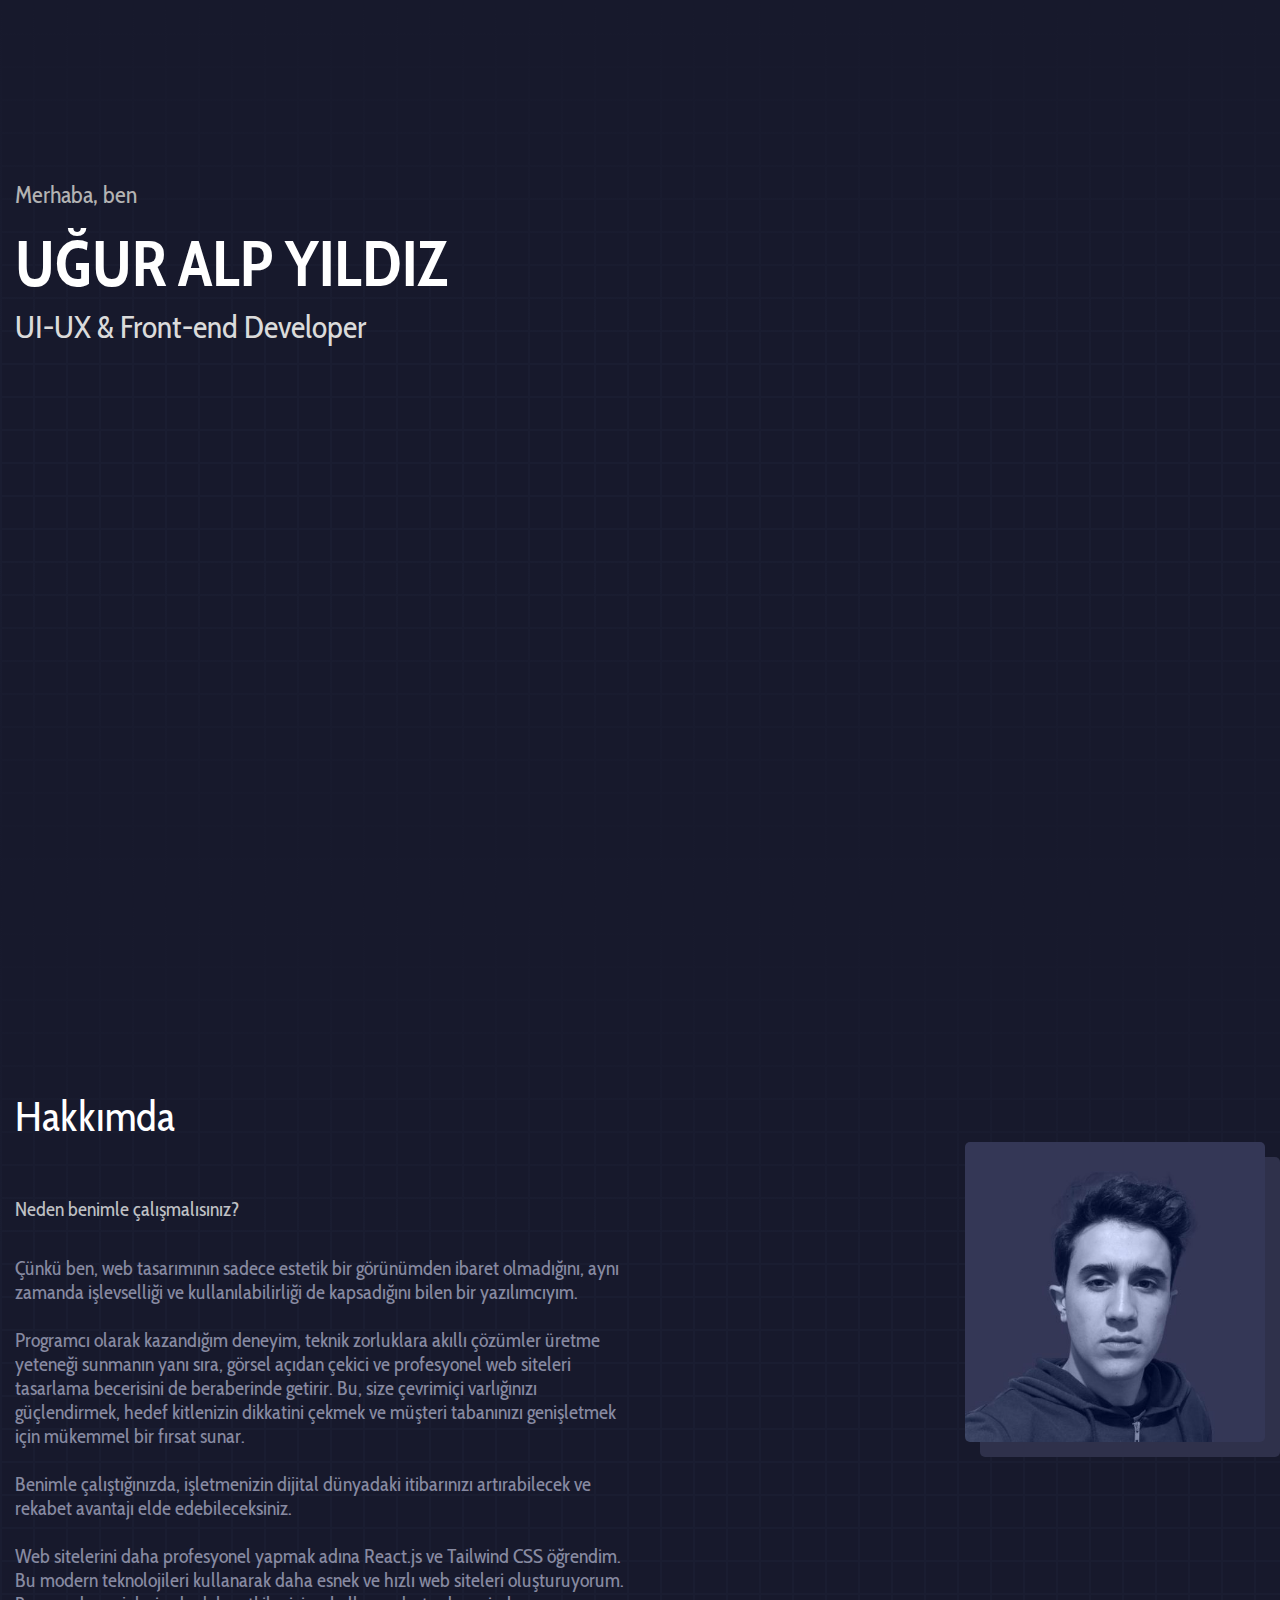
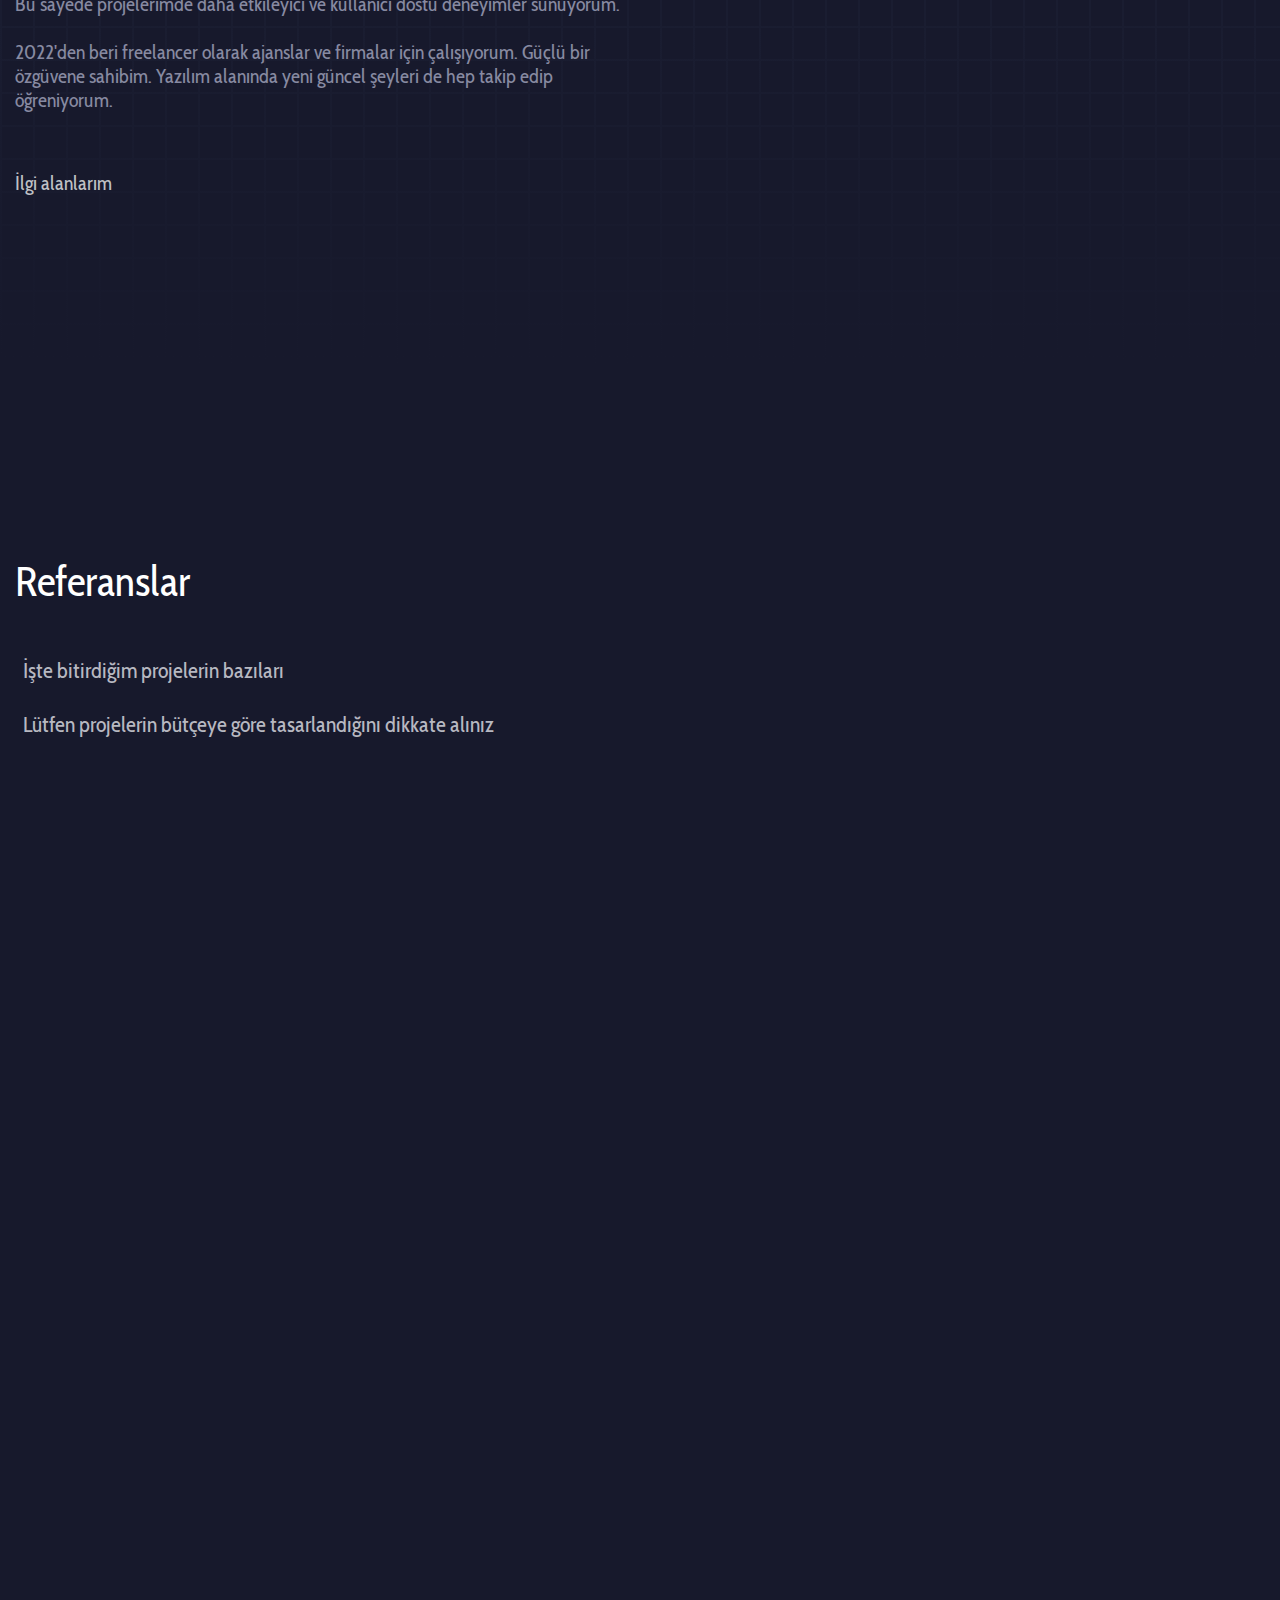
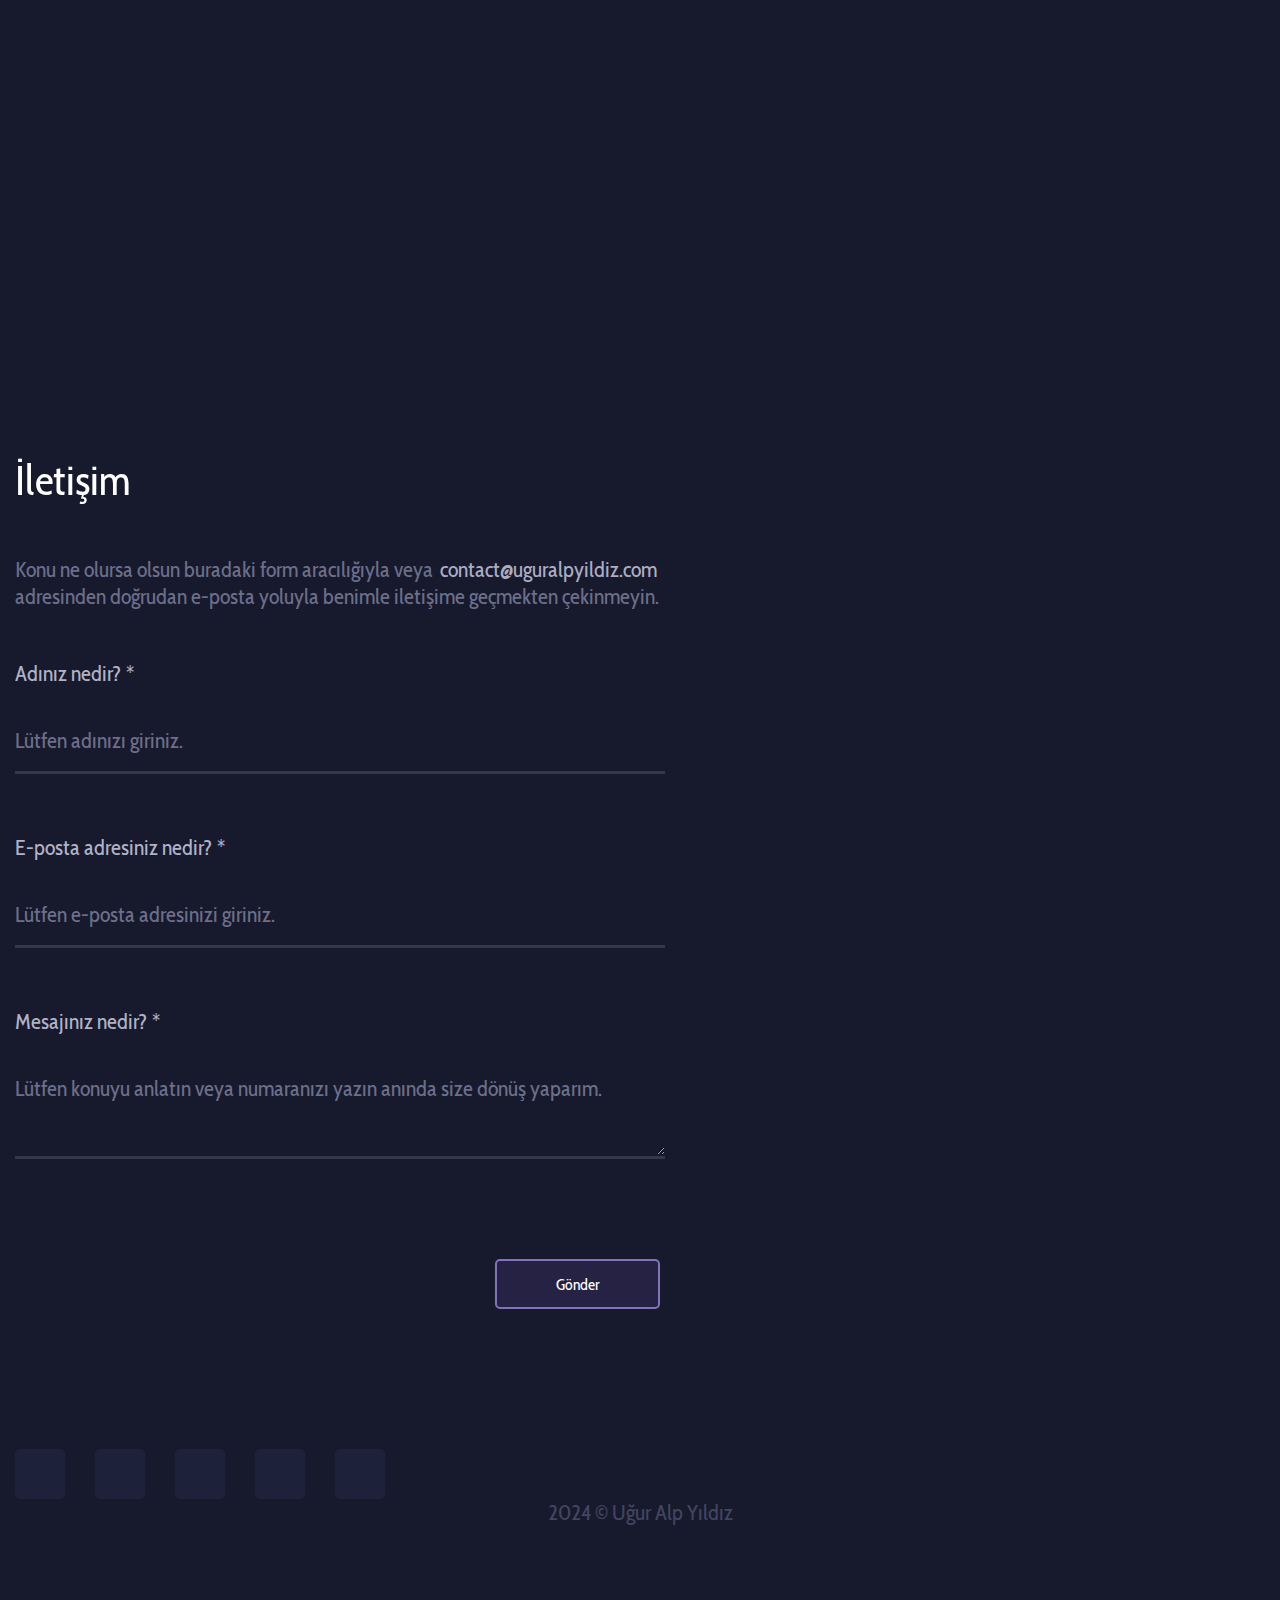
==== commit c52f679e: "Add files via upload" ====
--- a/tr.html
+++ b/tr.html
@@ -115,7 +115,7 @@
                                 </div>
 
                                 <div class="download-center fade-r topbtns22">
-                                    <a href="https://api.whatsapp.com/send/?phone=905379409326&text&type=phone_number&app_absent=0"
+                                    <a href="https://api.whatsapp.com/send/?phone=905392983507&text&type=phone_number&app_absent=0"
                                         target="_blank" id="downloadCv" class="download-cv">
                                         <span class="download-text"><img width="26" height="26"
                                                 src="https://img.icons8.com/color/48/whatsapp--v1.png"
@@ -433,7 +433,7 @@
                                         özgüvene sahibim. Yazılım alanında yeni güncel şeyleri de hep takip edip
                                         öğreniyorum.
                                         <br><br>
-                                        <!-- <a href="https://api.whatsapp.com/send/?phone=905379409326&text&type=phone_number&app_absent=0" target="_blank"
+                                        <!-- <a href="https://api.whatsapp.com/send/?phone=905392983507&text&type=phone_number&app_absent=0" target="_blank"
                                         class="download-cv">
                                         <span>Download CV</span>
                                     </a> -->
@@ -470,28 +470,26 @@
                 <div id="projects" class="pageControl"></div>
                 <div class="experince-container-fluid">
                     <div class="container ">
-
-
+        
+        
                         <div class="section-box-container">
                             <div class="experince-header"><span class="experince-header-set">Referanslar</span></div>
-
-                            <div class="experince-alt"><i class="fa-solid fa-circle-check"></i>İşte bitirdiğim
-                                projelerin bazıları<br><br> <i class="fa-solid fa-circle-info"></i> Lütfen projelerin
-                                bütçeye göre tasarlandığını dikkate alınız<br>
+        
+                            <div class="experince-alt"><i class="fa-solid fa-circle-check"></i>
+                                İşte bitirdiğim projelerin bazıları <br><br> <i class="fa-solid fa-circle-info"></i>
+                                Lütfen projelerin bütçeye göre tasarlandığını dikkate alınız<br>
                                 <div class="interact-zoom-header"></div>
                             </div>
                             <div class="section-boxes">
-
-                                <a href="https://robson.com.tr" target="_blank"
-                                    class="section-boxes-wrap reveal robson">
+        
+                                <a href="https://robson.com.tr" target="_blank" class="section-boxes-wrap reveal robson">
                                     <div class="section-title">
                                         <div class="section-projects-overflow">
                                             <div class="section-box ">
                                                 <img src="img/robsoninvestment.png" alt="robsoninvestment">
                                             </div>
                                             <div class="title-area">
-                                                <div class="project-type">Tasarım ve Geliştirme<span
-                                                        class="project-date"><i
+                                                <div class="project-type">Tasarım ve Geliştirme<span class="project-date"><i
                                                             class="fa-solid fa-diagram-project"></i>Kurumsal</span>
                                                 </div>
                                                 <div class="project-title"><i class="fa-solid fa-link"></i>
@@ -499,42 +497,39 @@
                                             </div>
                                         </div>
                                     </div>
-
-                                </a>
-
-
-
-
-
-                                <a href="http://www.elsankozmetik.com" target="_blank"
+        
+                                </a>
+        
+        
+        
+        
+        
+                                <a href="http://www.samsunppfcenter.com" target="_blank"
                                     class="section-boxes-wrap reveal elsan">
                                     <div class="section-title">
                                         <div class="section-projects-overflow">
                                             <div class="section-box ">
-                                                <img src="img/elsankozmetik.png" alt="elsankozmetik">
-                                            </div>
-                                            <div class="title-area">
-                                                <div class="project-type">Tasarım ve Geliştirme<span
-                                                        class="project-date"><i
-                                                            class="fa-solid fa-diagram-project"></i>Kurumsal</span>
-                                                </div>
-                                                <div class="project-title"><i class="fa-solid fa-link"></i>
-                                                    elsankozmetik.com</div>
-                                            </div>
-                                        </div>
-                                    </div>
-
-                                </a>
-                                <a href="http://www.borvey.com" target="_blank"
-                                    class="section-boxes-wrap reveal borvey">
+                                                <img src="img/samsunppfcenter.png" alt="samsunppfcenter">
+                                            </div>
+                                            <div class="title-area">
+                                                <div class="project-type">Tasarım ve Geliştirme<span class="project-date"><i
+                                                            class="fa-solid fa-diagram-project"></i>Kurumsal</span>
+                                                </div>
+                                                <div class="project-title"><i class="fa-solid fa-link"></i>
+                                                    samsunppfcenter.com</div>
+                                            </div>
+                                        </div>
+                                    </div>
+        
+                                </a>
+                                <a href="http://www.borvey.com" target="_blank" class="section-boxes-wrap reveal borvey">
                                     <div class="section-title">
                                         <div class="section-projects-overflow">
                                             <div class="section-box ">
                                                 <img src="img/borvey.png" alt="borvey">
                                             </div>
                                             <div class="title-area">
-                                                <div class="project-type">Tasarım ve Geliştirme<span
-                                                        class="project-date"><i
+                                                <div class="project-type">Tasarım ve Geliştirme<span class="project-date"><i
                                                             class="fa-solid fa-diagram-project"></i>Kurumsal</span>
                                                 </div>
                                                 <div class="project-title"><i class="fa-solid fa-link"></i> borvey.com
@@ -542,7 +537,7 @@
                                             </div>
                                         </div>
                                     </div>
-
+        
                                 </a>
                                 <a href="https://www.texep.ch" target="_blank" class="section-boxes-wrap reveal texep">
                                     <div class="section-title">
@@ -551,8 +546,7 @@
                                                 <img src="img/texep.png" alt="texep">
                                             </div>
                                             <div class="title-area">
-                                                <div class="project-type">Tasarım ve Geliştirme<span
-                                                        class="project-date"><i
+                                                <div class="project-type">Tasarım ve Geliştirme<span class="project-date"><i
                                                             class="fa-solid fa-diagram-project"></i>Kurumsal</span>
                                                 </div>
                                                 <div class="project-title"><i class="fa-solid fa-link"></i> texep.ch
@@ -560,11 +554,11 @@
                                             </div>
                                         </div>
                                     </div>
-
-                                </a>
-
-
-
+        
+                                </a>
+        
+        
+        
                                 <a href="https://yasayankalpler.com/" target="_blank"
                                     class="section-boxes-wrap reveal yasayankalpler">
                                     <div class="section-title">
@@ -573,8 +567,7 @@
                                                 <img src="img/yasayankalpler.png" alt="yasayankalpler">
                                             </div>
                                             <div class="title-area">
-                                                <div class="project-type">Tasarım ve Geliştirme<span
-                                                        class="project-date"><i
+                                                <div class="project-type">Tasarım ve Geliştirme<span class="project-date"><i
                                                             class="fa-solid fa-diagram-project"></i>Kurumsal</span>
                                                 </div>
                                                 <div class="project-title"><i class="fa-solid fa-link"></i>
@@ -582,23 +575,21 @@
                                             </div>
                                         </div>
                                     </div>
-
-                                </a>
-
-
-
-
-
-                                <a href="https://defneinsaatas.com/" target="_blank"
-                                    class="section-boxes-wrap reveal defne">
+        
+                                </a>
+        
+        
+        
+        
+        
+                                <a href="https://defneinsaatas.com/" target="_blank" class="section-boxes-wrap reveal defne">
                                     <div class="section-title">
                                         <div class="section-projects-overflow">
                                             <div class="section-box ">
                                                 <img src="img/defne.png" alt="defneinsaat">
                                             </div>
                                             <div class="title-area">
-                                                <div class="project-type">Tasarım ve Geliştirme<span
-                                                        class="project-date"><i
+                                                <div class="project-type">Tasarım ve Geliştirme<span class="project-date"><i
                                                             class="fa-solid fa-diagram-project"></i>Kurumsal</span>
                                                 </div>
                                                 <div class="project-title"><i class="fa-solid fa-link"></i>
@@ -606,45 +597,94 @@
                                             </div>
                                         </div>
                                     </div>
-
-                                </a>
-
+        
+                                </a>
+                                <a href="https://magnecy.com/" target="_blank" class="section-boxes-wrap reveal defne">
+                                    <div class="section-title">
+                                        <div class="section-projects-overflow">
+                                            <div class="section-box ">
+                                                <img src="img/magnecy.png" alt="defneinsaat">
+                                            </div>
+                                            <div class="title-area">
+                                                <div class="project-type">Tasarım ve Geliştirme<span class="project-date"><i
+                                                            class="fa-solid fa-diagram-project"></i>Kurumsal</span>
+                                                </div>
+                                                <div class="project-title"><i class="fa-solid fa-link"></i>
+                                                    magnecy.com</div>
+                                            </div>
+                                        </div>
+                                    </div>
+        
+                                </a>
+                                <a href="https://x10mimarlik.com/" target="_blank" class="section-boxes-wrap reveal defne">
+                                    <div class="section-title">
+                                        <div class="section-projects-overflow">
+                                            <div class="section-box ">
+                                                <img src="img/x10mimarlik.png" alt="x10mimarlik">
+                                            </div>
+                                            <div class="title-area">
+                                                <div class="project-type">Tasarım ve Geliştirme<span class="project-date"><i
+                                                            class="fa-solid fa-diagram-project"></i>Kurumsal</span>
+                                                </div>
+                                                <div class="project-title"><i class="fa-solid fa-link"></i>
+                                                    x10mimarlik.com</div>
+                                            </div>
+                                        </div>
+                                    </div>
+        
+                                </a>
+                                <a href="https://worldzeta.com/" target="_blank" class="section-boxes-wrap reveal defne">
+                                    <div class="section-title">
+                                        <div class="section-projects-overflow">
+                                            <div class="section-box ">
+                                                <img src="img/worldzeta.png" alt="worldzeta">
+                                            </div>
+                                            <div class="title-area">
+                                                <div class="project-type">Tasarım ve Geliştirme<span class="project-date"><i
+                                                            class="fa-solid fa-diagram-project"></i>Kurumsal</span>
+                                                </div>
+                                                <div class="project-title"><i class="fa-solid fa-link"></i>
+                                                    worldzeta.com</div>
+                                            </div>
+                                        </div>
+                                    </div>
+        
+                                </a>
+        
                                 <!-- <a href="https://www.sahsenemsaphira.com" target="_blank" class="section-boxes-wrap reveal sahsenem">
-                                <div class="section-title">
-                                    <div class="section-projects-overflow">
-                                        <div class="section-box ">
-                                            <img src="img/sahsenem.png" alt="sahsenem">
-                                        </div>
-                                        <div class="title-area">
-                                            <div class="project-type">Tasarım ve Geliştirme<span class="project-date"><i
-                                                        class="fa-solid fa-diagram-project"></i>Porfolio</span></div>
-                                            <div class="project-title"><i class="fa-solid fa-link"></i> sahsenemsaphira.com</div>
-                                        </div>
-                                    </div>
-                                </div>
-    
-                            </a> -->
-
-                                <a href="https://www.flemini.com" target="_blank"
-                                    class="section-boxes-wrap reveal flemini">
+                                        <div class="section-title">
+                                            <div class="section-projects-overflow">
+                                                <div class="section-box ">
+                                                    <img src="img/sahsenem.png" alt="sahsenem">
+                                                </div>
+                                                <div class="title-area">
+                                                    <div class="project-type">Tasarım ve Geliştirme<span class="project-date"><i
+                                                                class="fa-solid fa-diagram-project"></i>Portfolyo</span></div>
+                                                    <div class="project-title"><i class="fa-solid fa-link"></i> sahsenemsaphira.com</div>
+                                                </div>
+                                            </div>
+                                        </div>
+            
+                                    </a> -->
+        
+                                <a href="https://www.flemini.com" target="_blank" class="section-boxes-wrap reveal flemini">
                                     <div class="section-title">
                                         <div class="section-projects-overflow">
                                             <div class="section-box ">
                                                 <img src="img/flemini.png" alt="flemini">
                                             </div>
                                             <div class="title-area">
-                                                <div class="project-type">Tasarım ve Geliştirme<span
-                                                        class="project-date"><i
-                                                            class="fa-solid fa-diagram-project"></i>Porfolio</span>
+                                                <div class="project-type">Tasarım ve Geliştirme<span class="project-date"><i
+                                                            class="fa-solid fa-diagram-project"></i>Portfolyo</span>
                                                 </div>
                                                 <div class="project-title"><i class="fa-solid fa-link"></i> flemini.com
                                                 </div>
                                             </div>
                                         </div>
                                     </div>
-
-                                </a>
-
+        
+                                </a>
+        
                                 <a href="https://yildirimbelediyespor.org/index.html" target="_blank"
                                     class="section-boxes-wrap reveal yildirim">
                                     <div class="section-title">
@@ -662,19 +702,17 @@
                                             </div>
                                         </div>
                                     </div>
-
-                                </a>
-
-                                <a href="https://www.likyaagac.com" target="_blank"
-                                    class="section-boxes-wrap reveal likya">
+        
+                                </a>
+        
+                                <a href="https://www.likyaagac.com" target="_blank" class="section-boxes-wrap reveal likya">
                                     <div class="section-title">
                                         <div class="section-projects-overflow">
                                             <div class="section-box ">
                                                 <img src="img/likya.png" alt="likya">
                                             </div>
                                             <div class="title-area">
-                                                <div class="project-type">Tasarım ve Geliştirme<span
-                                                        class="project-date"><i
+                                                <div class="project-type">Tasarım ve Geliştirme<span class="project-date"><i
                                                             class="fa-solid fa-diagram-project"></i>Kurumsal</span>
                                                 </div>
                                                 <div class="project-title"><i class="fa-solid fa-link"></i>
@@ -682,19 +720,17 @@
                                             </div>
                                         </div>
                                     </div>
-
-                                </a>
-
-                                <a href="https://rutubeteson.com/" target="_blank"
-                                    class="section-boxes-wrap reveal rutubet">
+        
+                                </a>
+        
+                                <a href="https://rutubeteson.com/" target="_blank" class="section-boxes-wrap reveal rutubet">
                                     <div class="section-title">
                                         <div class="section-projects-overflow">
                                             <div class="section-box ">
                                                 <img src="img/rutubeteson.png" alt="rutubeteson">
                                             </div>
                                             <div class="title-area">
-                                                <div class="project-type">Tasarım ve Geliştirme<span
-                                                        class="project-date"><i
+                                                <div class="project-type">Tasarım ve Geliştirme<span class="project-date"><i
                                                             class="fa-solid fa-diagram-project"></i>Kurumsal</span>
                                                 </div>
                                                 <div class="project-title"><i class="fa-solid fa-link"></i>
@@ -702,55 +738,49 @@
                                             </div>
                                         </div>
                                     </div>
-
-                                </a>
-
-                                <a href="https://www.btcclassic.io" target="_blank"
-                                    class="section-boxes-wrap reveal btcclassic">
-                                    <div class="section-title">
-                                        <div class="section-projects-overflow">
-                                            <div class="section-box ">
-                                                <img src="img/btcclassic.png" alt="btcclassic">
-                                            </div>
-                                            <div class="title-area">
-                                                <div class="project-type">Tasarım ve Geliştirme<span
-                                                        class="project-date"><i
+        
+                                </a>
+        
+                                <a href="https://secos.com.tr" target="_blank" class="section-boxes-wrap reveal secos">
+                                    <div class="section-title">
+                                        <div class="section-projects-overflow">
+                                            <div class="section-box ">
+                                                <img src="img/secosbeauty.png" alt="secos">
+                                            </div>
+                                            <div class="title-area">
+                                                <div class="project-type">Tasarım ve Geliştirme<span class="project-date"><i
+                                                            class="fa-solid fa-diagram-project"></i>Kurumsal</span></div>
+                                                <div class="project-title"><i class="fa-solid fa-link"></i>
+                                                    secos.com.tr</div>
+                                            </div>
+                                        </div>
+                                    </div>
+        
+                                </a>
+                                <a href="https://lineaname.com/" target="_blank" class="section-boxes-wrap reveal linea">
+                                    <div class="section-title">
+                                        <div class="section-projects-overflow">
+                                            <div class="section-box ">
+                                                <img src="img/lineanames.png" alt="lineaname">
+                                            </div>
+                                            <div class="title-area">
+                                                <div class="project-type">Tasarım ve Geliştirme<span class="project-date"><i
                                                             class="fa-solid fa-diagram-project"></i>Crypto</span></div>
                                                 <div class="project-title"><i class="fa-solid fa-link"></i>
-                                                    btcclassic.com</div>
-                                            </div>
-                                        </div>
-                                    </div>
-
-                                </a>
-                                <a href="https://lineaname.com/" target="_blank"
-                                    class="section-boxes-wrap reveal linea">
-                                    <div class="section-title">
-                                        <div class="section-projects-overflow">
-                                            <div class="section-box ">
-                                                <img src="img/lineanames.png" alt="lineaname">
-                                            </div>
-                                            <div class="title-area">
-                                                <div class="project-type">Tasarım ve Geliştirme<span
-                                                        class="project-date"><i
-                                                            class="fa-solid fa-diagram-project"></i>Crypto</span></div>
-                                                <div class="project-title"><i class="fa-solid fa-link"></i>
                                                     lineaname.com</div>
                                             </div>
                                         </div>
                                     </div>
-
-                                </a>
-                                <a href="https://jascrypto.net" target="_blank"
-                                    class="section-boxes-wrap reveal jascrypto">
+        
+                                </a>
+                                <a href="https://jascrypto.net" target="_blank" class="section-boxes-wrap reveal jascrypto">
                                     <div class="section-title">
                                         <div class="section-projects-overflow">
                                             <div class="section-box ">
                                                 <img src="img/jascrypto.png" alt="jascrypto">
                                             </div>
                                             <div class="title-area">
-                                                <div class="project-type">Tasarım ve Geliştirme<span
-                                                        class="project-date"><i
+                                                <div class="project-type">Tasarım ve Geliştirme<span class="project-date"><i
                                                             class="fa-solid fa-diagram-project"></i>Portfolio</span>
                                                 </div>
                                                 <div class="project-title"><i class="fa-solid fa-link"></i>
@@ -758,7 +788,7 @@
                                             </div>
                                         </div>
                                     </div>
-
+        
                                 </a>
                                 <a href="https://dinocoin.vip/" target="_blank" class="section-boxes-wrap reveal dino">
                                     <div class="section-title">
@@ -767,15 +797,14 @@
                                                 <img src="img/dinocoin.png" alt="dinocoin">
                                             </div>
                                             <div class="title-area">
-                                                <div class="project-type">Tasarım ve Geliştirme<span
-                                                        class="project-date"><i
+                                                <div class="project-type">Tasarım ve Geliştirme<span class="project-date"><i
                                                             class="fa-solid fa-diagram-project"></i>Crypto</span></div>
                                                 <div class="project-title"><i class="fa-solid fa-link"></i> dinocoin.vip
                                                 </div>
                                             </div>
                                         </div>
                                     </div>
-
+        
                                 </a>
                                 <a href="https://cavezero.com/" target="_blank" class="section-boxes-wrap reveal cave">
                                     <div class="section-title">
@@ -784,26 +813,23 @@
                                                 <img src="img/cavezero.png" alt="cavezero">
                                             </div>
                                             <div class="title-area">
-                                                <div class="project-type">Tasarım ve Geliştirme<span
-                                                        class="project-date"><i
+                                                <div class="project-type">Tasarım ve Geliştirme<span class="project-date"><i
                                                             class="fa-solid fa-diagram-project"></i>Crypto</span></div>
                                                 <div class="project-title"><i class="fa-solid fa-link"></i> cavezero.com
                                                 </div>
                                             </div>
                                         </div>
                                     </div>
-
-                                </a>
-                                <a href="https://xbeygayrimenkul.com/" target="_blank"
-                                    class="section-boxes-wrap reveal xbey">
+        
+                                </a>
+                                <a href="https://xbeygayrimenkul.com/" target="_blank" class="section-boxes-wrap reveal xbey">
                                     <div class="section-title">
                                         <div class="section-projects-overflow">
                                             <div class="section-box ">
                                                 <img src="img/xbey.png" alt="xbey-gayrimenkul">
                                             </div>
                                             <div class="title-area">
-                                                <div class="project-type">Tasarım ve Geliştirme<span
-                                                        class="project-date"><i
+                                                <div class="project-type">Tasarım ve Geliştirme<span class="project-date"><i
                                                             class="fa-solid fa-diagram-project"></i>Kurumsal</span>
                                                 </div>
                                                 <div class="project-title"><i class="fa-solid fa-link"></i>
@@ -811,7 +837,7 @@
                                             </div>
                                         </div>
                                     </div>
-
+        
                                 </a>
                                 <a href="https://thenightstore.net/" target="_blank"
                                     class="section-boxes-wrap reveal thenightstore">
@@ -821,8 +847,7 @@
                                                 <img src="img/thenightstore.png" alt="thenightstore">
                                             </div>
                                             <div class="title-area">
-                                                <div class="project-type">Tasarım ve Geliştirme<span
-                                                        class="project-date"><i
+                                                <div class="project-type">Tasarım ve Geliştirme<span class="project-date"><i
                                                             class="fa-solid fa-diagram-project"></i>Kurumsal</span>
                                                 </div>
                                                 <div class="project-title"><i class="fa-solid fa-link"></i>
@@ -830,18 +855,16 @@
                                             </div>
                                         </div>
                                     </div>
-
-                                </a>
-                                <a href="https://phomi-tr.com/" target="_blank"
-                                    class="section-boxes-wrap reveal phomi-tr">
+        
+                                </a>
+                                <a href="https://phomi-tr.com/" target="_blank" class="section-boxes-wrap reveal phomi-tr">
                                     <div class="section-title">
                                         <div class="section-projects-overflow">
                                             <div class="section-box ">
                                                 <img src="img/phomi-tr.png" alt="phomi-tr">
                                             </div>
                                             <div class="title-area">
-                                                <div class="project-type">Tasarım ve Geliştirme<span
-                                                        class="project-date"><i
+                                                <div class="project-type">Tasarım ve Geliştirme<span class="project-date"><i
                                                             class="fa-solid fa-diagram-project"></i>Kurumsal</span>
                                                 </div>
                                                 <div class="project-title"><i class="fa-solid fa-link"></i> phomi-tr.com
@@ -849,15 +872,15 @@
                                             </div>
                                         </div>
                                     </div>
-
-                                </a>
-
-
-
-
-
-                                <div class="experince-alt reveal"><i class="fa-solid fa-hourglass-half"></i>Üzerinde
-                                    çalıştığım projelerin bazıları<br>
+        
+                                </a>
+        
+        
+        
+        
+        
+                                <div class="experince-alt reveal"><i class="fa-solid fa-hourglass-half"></i>Some of the
+                                    projects I have worked on include<br>
                                     <div class="interact-zoom-header"></div>
                                 </div>
                                 <!-- anim-project a1 -->
@@ -868,15 +891,14 @@
                                                 <img src="img/hurphygames.png" alt="hurphygames">
                                             </div>
                                             <div class="title-area">
-                                                <div class="project-type">Tasarım ve Geliştirme<span
-                                                        class="project-date"><i
+                                                <div class="project-type">Tasarım ve Geliştirme<span class="project-date"><i
                                                             class="fa-solid fa-diagram-project"></i>Kurumsal</span>
                                                 </div>
                                                 <div class="project-title"> hurphygames.com</div>
                                             </div>
                                         </div>
                                     </div>
-
+        
                                 </div>
                                 <div class="section-boxes-wrap reveal arearts">
                                     <div class="section-title ">
@@ -885,15 +907,14 @@
                                                 <img src="img/arearts.png" alt="arearts">
                                             </div>
                                             <div class="title-area">
-                                                <div class="project-type">Tasarım ve Geliştirme<span
-                                                        class="project-date"><i
+                                                <div class="project-type">Tasarım ve Geliştirme<span class="project-date"><i
                                                             class="fa-solid fa-diagram-project"></i>Kurumsal</span>
                                                 </div>
                                                 <div class="project-title"> arearts.com</div>
                                             </div>
                                         </div>
                                     </div>
-
+        
                                 </div>
                                 <div class="section-boxes-wrap reveal doga">
                                     <div class="section-title">
@@ -902,32 +923,32 @@
                                                 <img src="img/dogamobilya.png" alt="dogamobilya">
                                             </div>
                                             <div class="title-area">
-                                                <div class="project-type">Sadece Frontend<span class="project-date"><i
+                                                <div class="project-type">Only Frontend<span class="project-date"><i
                                                             class="fa-solid fa-diagram-project"></i>Kurumsal</span>
                                                 </div>
                                                 <div class="project-title"> Doğa Mobilya</div>
                                             </div>
                                         </div>
                                     </div>
-
-                                </div>
-
-
-
-
-                            </div>
-
-                        </div>
-
+        
+                                </div>
+        
+        
+        
+        
+                            </div>
+        
+                        </div>
+        
                     </div>
                 </div>
-
+        
             </div>
-
+        
             <div class="comment-section-container reveal">
                 <div class="comment-section">
-                    <div class="experince-alt " style="margin-top: 50px;"><i
-                            class="fa-solid fa-wand-sparkles"></i>Müşteri yorumlarından bazıları<br>
+                    <div class="experince-alt " style="margin-top: 50px;"><i class="fa-solid fa-wand-sparkles"></i>Customer
+                        testimonials<br>
                         <div class="interact-zoom-header"></div>
                     </div>
                     <div class="swiper-container swiper2">
@@ -948,14 +969,13 @@
                                             <i class="fa-solid fa-star"></i><i class="fa-solid fa-star"></i><i
                                                 class="fa-solid fa-star"></i><i class="fa-solid fa-star"></i><i
                                                 class="fa-solid fa-star"></i><br>
-                                            "İsteklerımız doğrultusunda hızlı ve kaliteli içerikler üretti. Çok teşekkür
-                                            ederiz çok
-                                            memnun kaldık."
-
+                                            "Ugur produced fast and high-quality content according to our requests.
+                                            Thank you very much, we are very satisfied"
+        
                                         </div>
                                         <div class="slider-com-artic">
                                             Albay İzolasyon
-
+        
                                         </div>
                                     </div>
                                 </div>
@@ -975,8 +995,9 @@
                                             <i class="fa-solid fa-star"></i><i class="fa-solid fa-star"></i><i
                                                 class="fa-solid fa-star"></i><i class="fa-solid fa-star"></i><i
                                                 class="fa-solid fa-star"></i><br>
-                                            "Zamanlama ve İletişim mükkemeldi yetenekli bir arkadaş konuyu iyi anladı
-                                            hızlı çözüm üretti."
+                                            "The timing and communication were perfect. A talented individual who
+                                            understood the topic well and provided quick
+                                            solutions."
                                         </div>
                                         <div class="slider-com-artic">
                                             Mustafa Sarı
@@ -999,8 +1020,8 @@
                                             <i class="fa-solid fa-star"></i><i class="fa-solid fa-star"></i><i
                                                 class="fa-solid fa-star"></i><i class="fa-solid fa-star"></i><i
                                                 class="fa-solid fa-star"></i><br>
-                                            "İletişimde hiç sıkıntı yaşamadık. Ne istedigimizi aktardık ve gayet güzel
-                                            yapıldı. Teşekkür ederiz..."
+                                            "We never encountered any issues with communication. We conveyed what we
+                                            wanted, and it was done beautifully. Thank you"
                                         </div>
                                         <div class="slider-com-artic">
                                             Emel Aksan
@@ -1008,7 +1029,7 @@
                                     </div>
                                 </div>
                             </div>
-
+        
                             <div class="swiper-slide coverflow">
                                 <div class="comment-slider-container">
                                     <div class="c-slider-img-container">
@@ -1024,9 +1045,8 @@
                                             <i class="fa-solid fa-star"></i><i class="fa-solid fa-star"></i><i
                                                 class="fa-solid fa-star"></i><i class="fa-solid fa-star"></i><i
                                                 class="fa-solid fa-star"></i><br>
-                                            "Uğur bey gerçekten çok hızlı ve çok anlayışlı. Tam istediğim gibi bir proje
-                                            teslim
-                                            etti"
+                                            "Mr. Uğur was truly very fast and understanding. He delivered a project
+                                            exactly as I wanted."
                                         </div>
                                         <div class="slider-com-artic">
                                             konsequad
@@ -1049,11 +1069,10 @@
                                             <i class="fa-solid fa-star"></i><i class="fa-solid fa-star"></i><i
                                                 class="fa-solid fa-star"></i><i class="fa-solid fa-star"></i><i
                                                 class="fa-solid fa-star"></i><br>
-                                            "Web tasarım konusunda karşılaştığım en yetenekli ve en iyi arkadaş. Bana
-                                            birçok kez yardımcı oldu,
-                                            kendisine sonsuz
-                                            teşekkürlerimi sunuyorum. Onunla çalışmak her zaman keyifli ve verimli bir
-                                            deneyim oldu."
+                                            "The most talented and best friend I've encountered in web design. He has
+                                            helped me many times, and I extend my endless
+                                            thanks to him. Working with him has always been a delightful and productive
+                                            experience"
                                         </div>
                                         <div class="slider-com-artic">
                                             Murat
@@ -1076,9 +1095,9 @@
                                             <i class="fa-solid fa-star"></i><i class="fa-solid fa-star"></i><i
                                                 class="fa-solid fa-star"></i><i class="fa-solid fa-star"></i><i
                                                 class="fa-solid fa-star"></i><br>
-                                            "İstenilen her şeyi mükemmel kalitede yaptı o yüzden herkese tavsiye ederim.
-                                            Arkadaşımızla diğer projelerde de birlikte
-                                            çalışacağım."
+                                            "He did everything requested in perfect quality, so I highly recommend him
+                                            to everyone. I will be working with our friend
+                                            on other projects as well."
                                         </div>
                                         <div class="slider-com-artic">
                                             Kaan İzet
@@ -1086,7 +1105,7 @@
                                     </div>
                                 </div>
                             </div>
-
+        
                             <div class="swiper-slide coverflow">
                                 <div class="comment-slider-container">
                                     <div class="c-slider-img-container">
@@ -1102,7 +1121,8 @@
                                             <i class="fa-solid fa-star"></i><i class="fa-solid fa-star"></i><i
                                                 class="fa-solid fa-star"></i><i class="fa-solid fa-star"></i><i
                                                 class="fa-solid fa-star"></i><br>
-                                            "Çok rahat çok profesyonel bir arkadaş. Hızlı bir şekilde işimi yaptı."
+                                            "Uğur is a very professional web designer - his communications skills were
+                                            beyond and above my expecatations, i will definetly work with him again"
                                         </div>
                                         <div class="slider-com-artic">
                                             Yassow
@@ -1110,16 +1130,16 @@
                                     </div>
                                 </div>
                             </div>
-
+        
                         </div>
                         <!-- Add Pagination -->
                         <div class="swiper-pagination swiper-pagination1"></div>
                     </div>
                 </div>
             </div>
-
-
-        </section>
+        
+        
+        </section>  
         <!-- 03 page end -->
 
         <!-- 04 page start -->
@@ -1216,7 +1236,7 @@
                     <a class="social-links" href="https://www.instagram.com/uguryildiz_sw/" target="_blank"><i
                             class="insta fa-brands fa-instagram"></i></a>
                     <a class="social-links"
-                        href="https://api.whatsapp.com/send/?phone=905379409326&text&type=phone_number&app_absent=0"
+                        href="https://api.whatsapp.com/send/?phone=905392983507&text&type=phone_number&app_absent=0"
                         target="_blank"><i class="fa-brands fa-whatsapp"></i></a>
                     <a class="social-links" href="https://codepen.io/nvite8008" target="_blank"><i
                             class="fa-brands fa-codepen"></i></a>
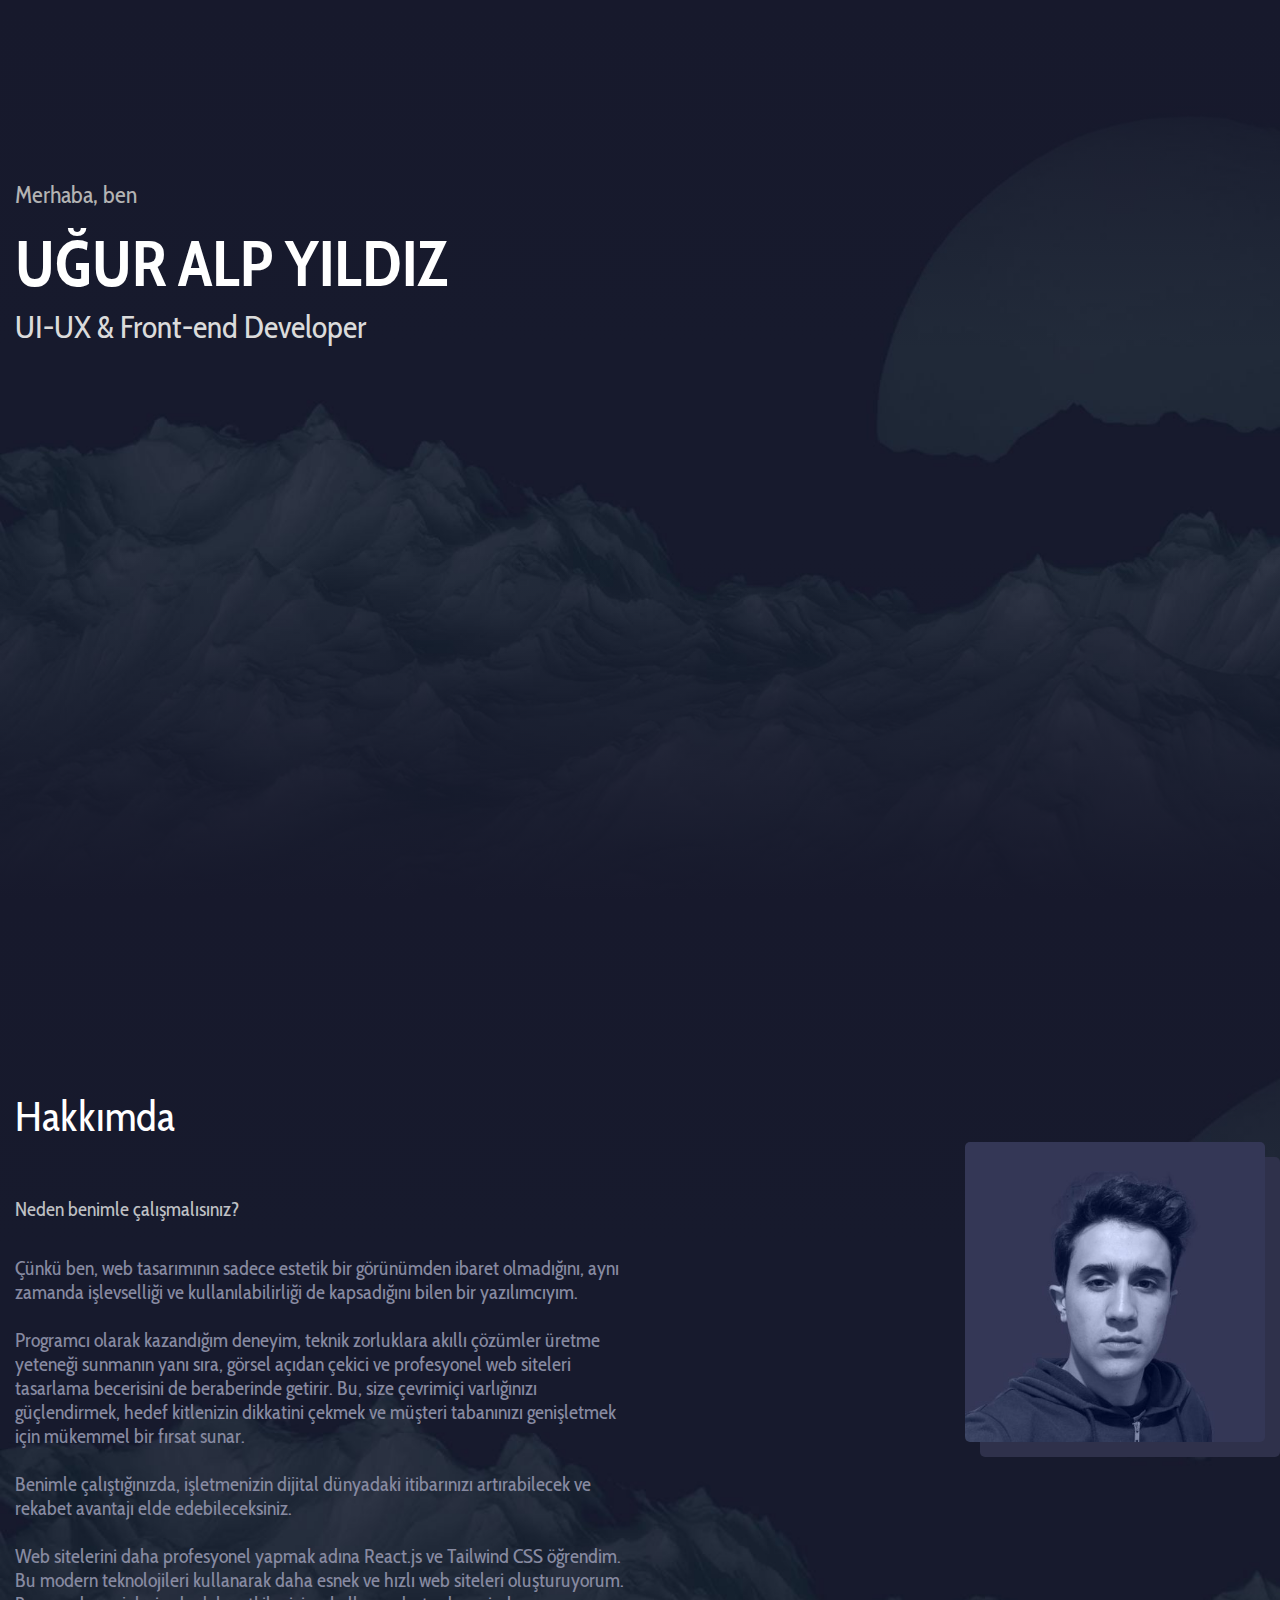
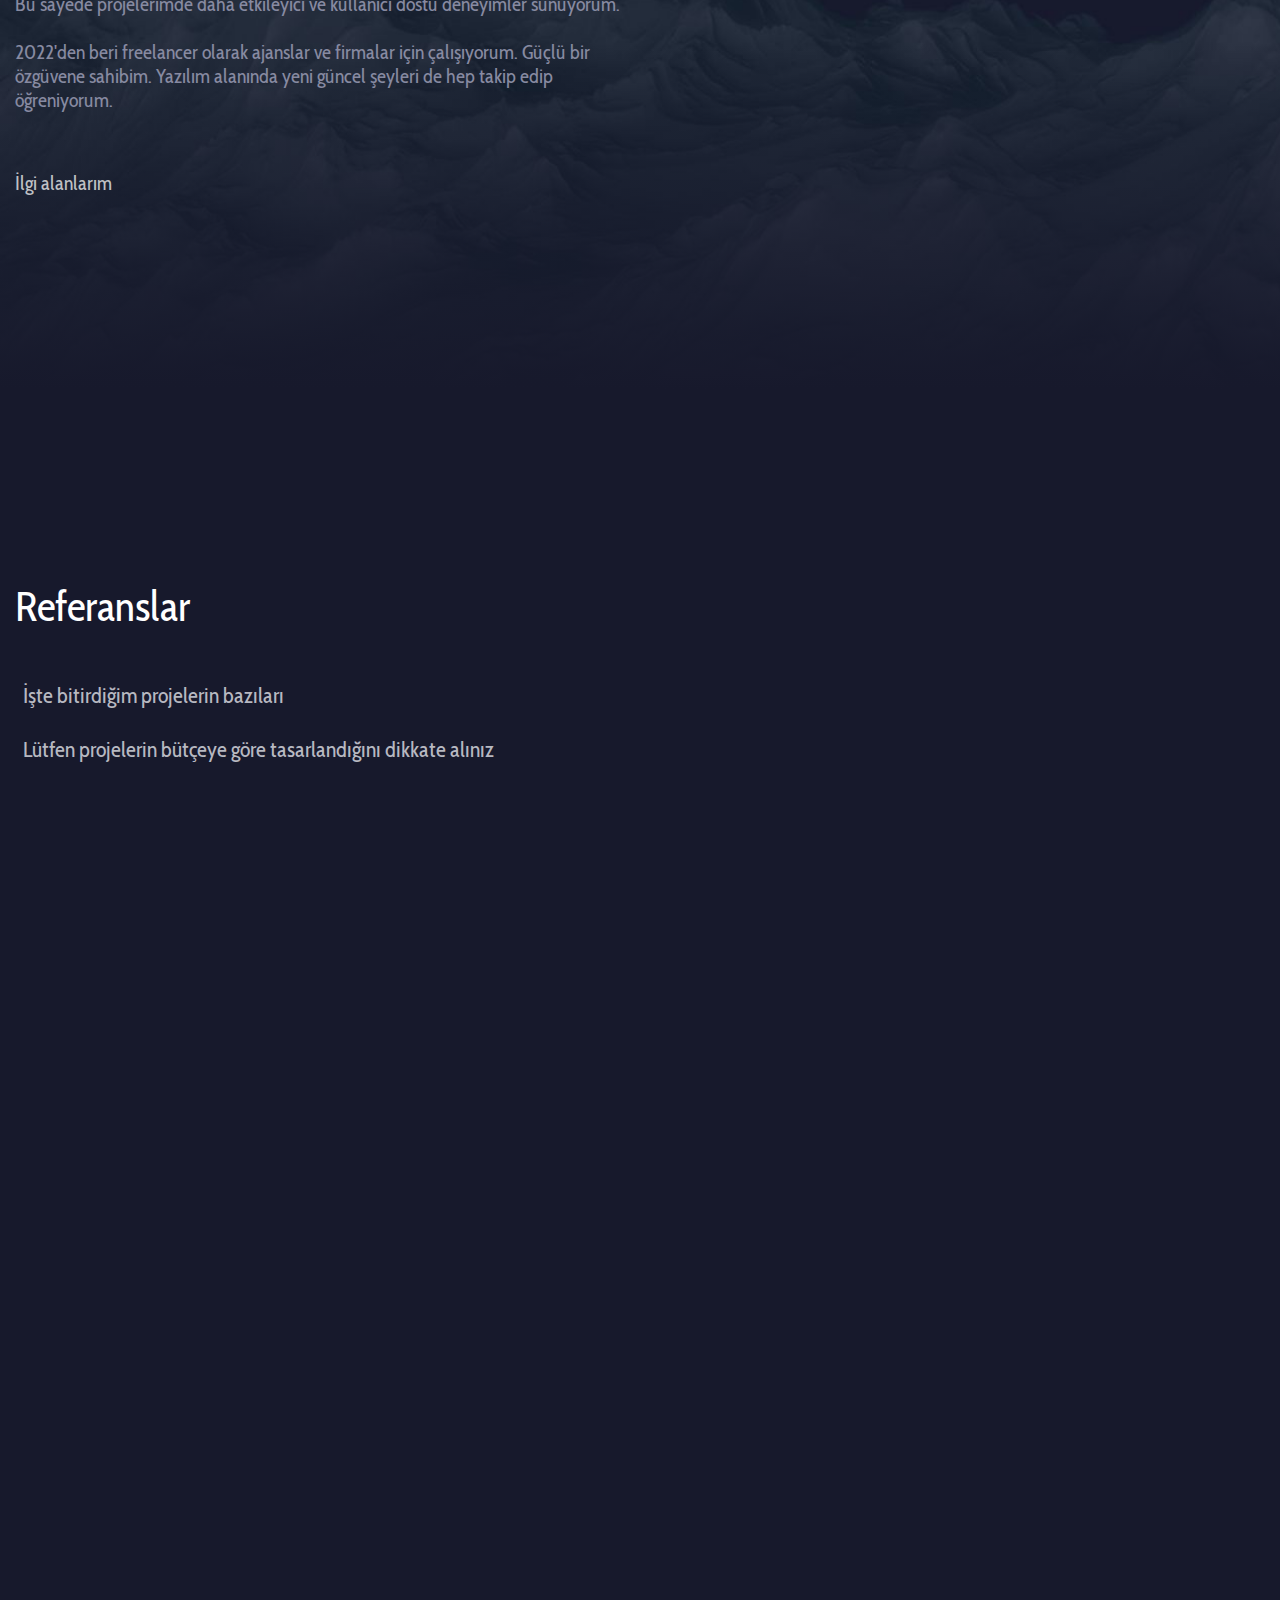
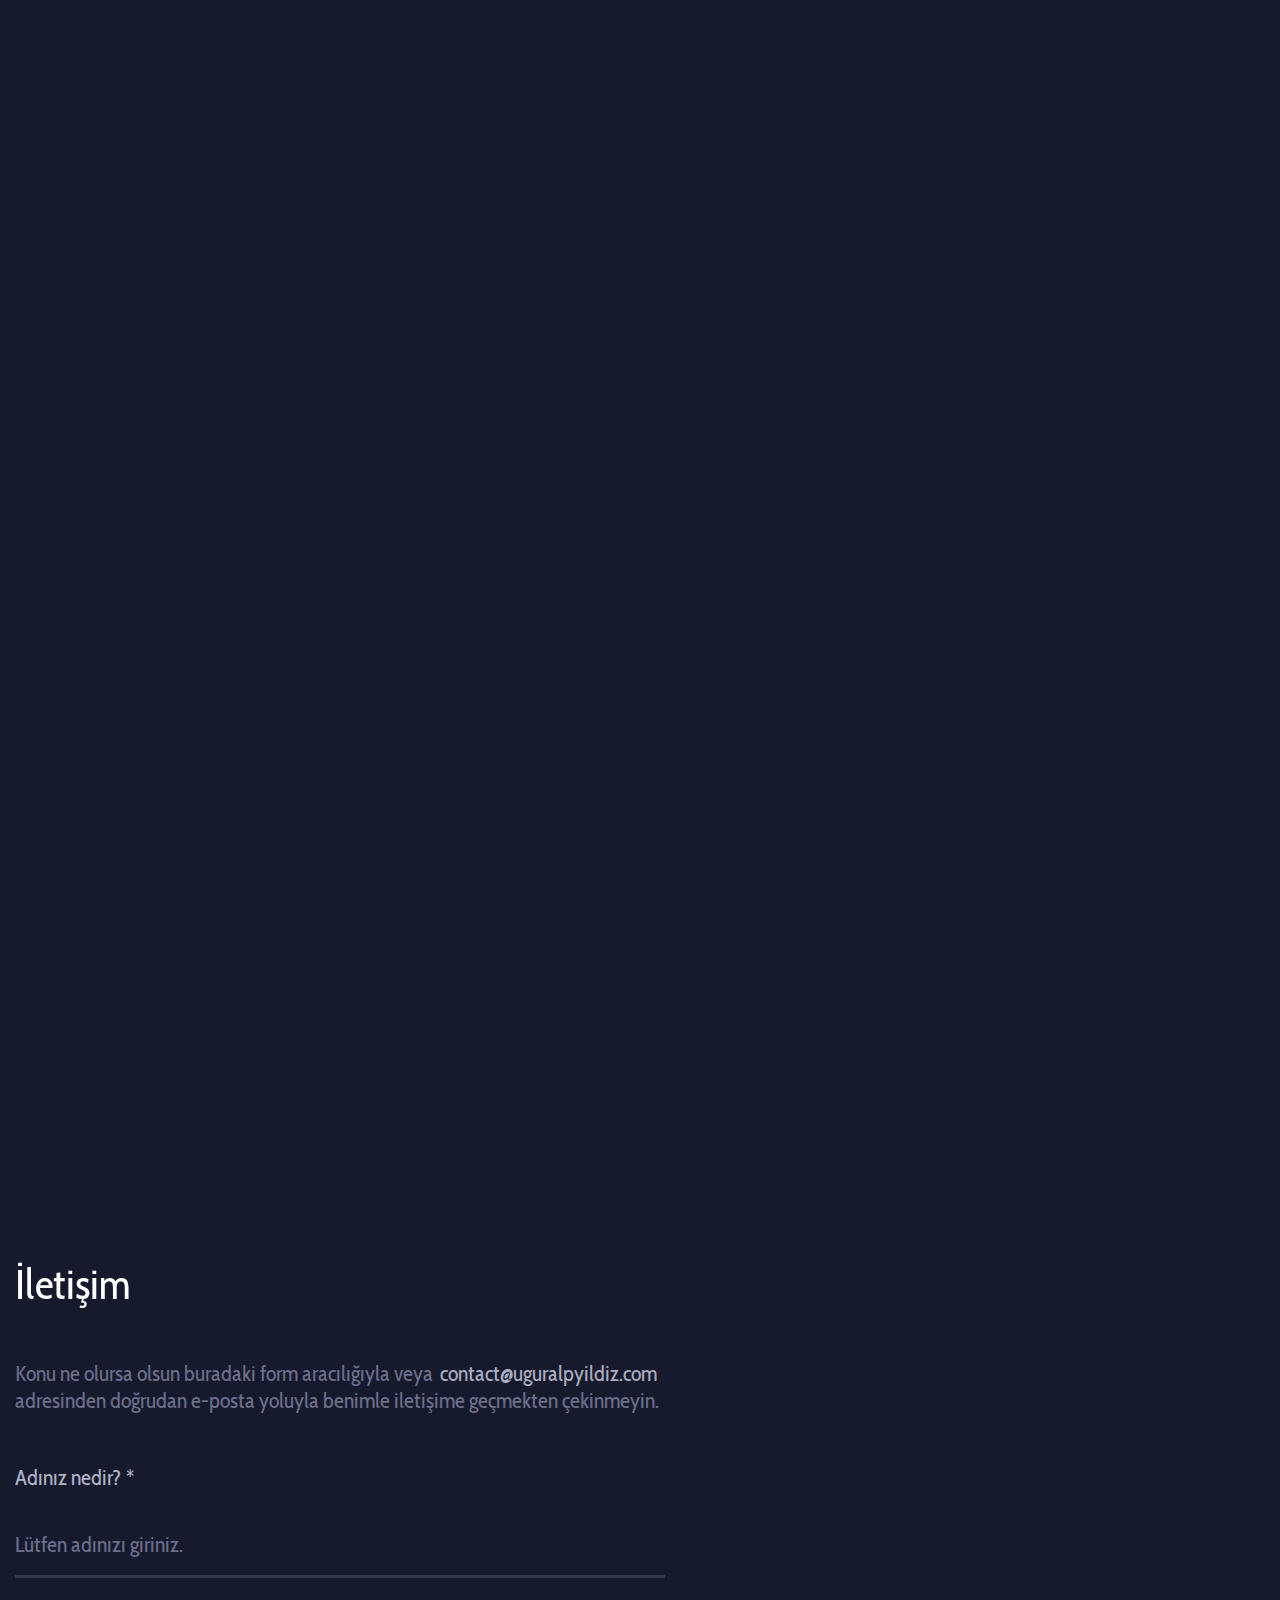
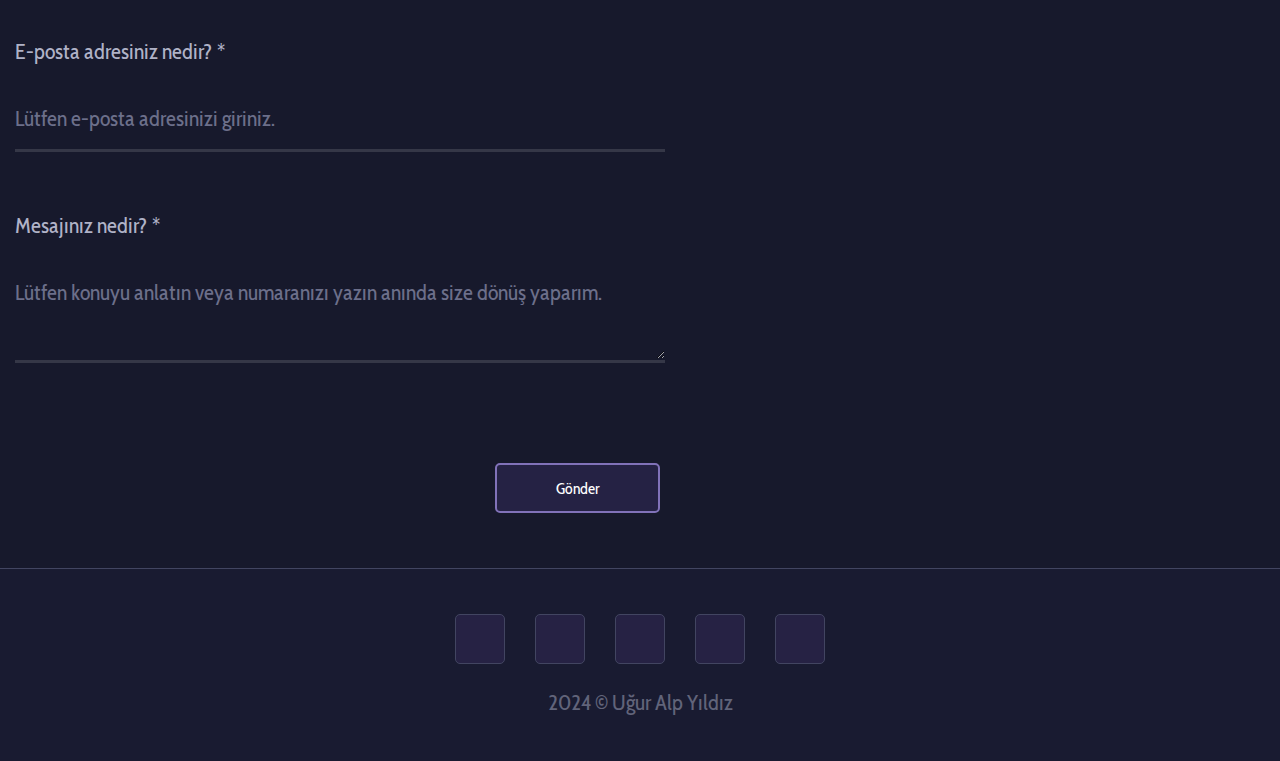
==== commit 7c2364b6: "Add files via upload" ====
--- a/tr.html
+++ b/tr.html
@@ -23,7 +23,7 @@
         href="https://fonts.googleapis.com/css2?family=Cabin+Condensed&family=Edu+SA+Beginner:wght@600&family=Inconsolata&display=swap"
         rel="stylesheet">
     <link rel="stylesheet" href="https://cdn.jsdelivr.net/npm/swiper/swiper-bundle.min.css">
-    <script src="https://kit.fontawesome.com/e2bce648c2.js" crossorigin="hurphygames"></script>
+    <script src="https://kit.fontawesome.com/607e4879ac.js" crossorigin="uguralpyildiz"></script>
     <meta name="title" content="Ugur Alp Yıldız - Frontend Developer">
     <meta
         content="Merhaba, benim adım Uğur Alp Yıldız. Harika tasarım ve kullanıcı deneyimlerine önem veren freelancer frontend geliştiricisiyim."
@@ -470,18 +470,18 @@
                 <div id="projects" class="pageControl"></div>
                 <div class="experince-container-fluid">
                     <div class="container ">
-        
-        
+                
+                
                         <div class="section-box-container">
                             <div class="experince-header"><span class="experince-header-set">Referanslar</span></div>
-        
+                
                             <div class="experince-alt"><i class="fa-solid fa-circle-check"></i>
                                 İşte bitirdiğim projelerin bazıları <br><br> <i class="fa-solid fa-circle-info"></i>
                                 Lütfen projelerin bütçeye göre tasarlandığını dikkate alınız<br>
                                 <div class="interact-zoom-header"></div>
                             </div>
                             <div class="section-boxes">
-        
+                            
                                 <a href="https://robson.com.tr" target="_blank" class="section-boxes-wrap reveal robson">
                                     <div class="section-title">
                                         <div class="section-projects-overflow">
@@ -497,70 +497,132 @@
                                             </div>
                                         </div>
                                     </div>
-        
-                                </a>
-        
-        
-        
-        
-        
-                                <a href="http://www.samsunppfcenter.com" target="_blank"
-                                    class="section-boxes-wrap reveal elsan">
-                                    <div class="section-title">
-                                        <div class="section-projects-overflow">
-                                            <div class="section-box ">
-                                                <img src="img/samsunppfcenter.png" alt="samsunppfcenter">
+                            
+                                </a>
+                            
+                                <a href="http://www.borvey.com" target="_blank" class="section-boxes-wrap reveal borvey">
+                                    <div class="section-title">
+                                        <div class="section-projects-overflow">
+                                            <div class="section-box ">
+                                                <img src="img/borvey.png" alt="borvey">
                                             </div>
                                             <div class="title-area">
                                                 <div class="project-type">Tasarım ve Geliştirme<span class="project-date"><i
                                                             class="fa-solid fa-diagram-project"></i>Kurumsal</span>
                                                 </div>
-                                                <div class="project-title"><i class="fa-solid fa-link"></i>
-                                                    samsunppfcenter.com</div>
-                                            </div>
-                                        </div>
-                                    </div>
-        
-                                </a>
-                                <a href="http://www.borvey.com" target="_blank" class="section-boxes-wrap reveal borvey">
-                                    <div class="section-title">
-                                        <div class="section-projects-overflow">
-                                            <div class="section-box ">
-                                                <img src="img/borvey.png" alt="borvey">
+                                                <div class="project-title"><i class="fa-solid fa-link"></i> borvey.com
+                                                </div>
+                                            </div>
+                                        </div>
+                                    </div>
+                            
+                                </a>
+                                <a href="https://www.texep.ch" target="_blank" class="section-boxes-wrap reveal texep">
+                                    <div class="section-title">
+                                        <div class="section-projects-overflow">
+                                            <div class="section-box ">
+                                                <img src="img/texep.png" alt="texep">
                                             </div>
                                             <div class="title-area">
                                                 <div class="project-type">Tasarım ve Geliştirme<span class="project-date"><i
                                                             class="fa-solid fa-diagram-project"></i>Kurumsal</span>
                                                 </div>
-                                                <div class="project-title"><i class="fa-solid fa-link"></i> borvey.com
-                                                </div>
-                                            </div>
-                                        </div>
-                                    </div>
-        
-                                </a>
-                                <a href="https://www.texep.ch" target="_blank" class="section-boxes-wrap reveal texep">
-                                    <div class="section-title">
-                                        <div class="section-projects-overflow">
-                                            <div class="section-box ">
-                                                <img src="img/texep.png" alt="texep">
+                                                <div class="project-title"><i class="fa-solid fa-link"></i> texep.ch
+                                                </div>
+                                            </div>
+                                        </div>
+                                    </div>
+                            
+                                </a>
+                            
+                                <a href="https://almilagrup.com.tr/" target="_blank" class="section-boxes-wrap reveal phomi-tr">
+                                    <div class="section-title">
+                                        <div class="section-projects-overflow">
+                                            <div class="section-box ">
+                                                <img src="img/almila.png" alt="almilagrup.com.tr">
                                             </div>
                                             <div class="title-area">
                                                 <div class="project-type">Tasarım ve Geliştirme<span class="project-date"><i
                                                             class="fa-solid fa-diagram-project"></i>Kurumsal</span>
                                                 </div>
-                                                <div class="project-title"><i class="fa-solid fa-link"></i> texep.ch
-                                                </div>
-                                            </div>
-                                        </div>
-                                    </div>
-        
-                                </a>
-        
-        
-        
-                                <a href="https://yasayankalpler.com/" target="_blank"
-                                    class="section-boxes-wrap reveal yasayankalpler">
+                                                <div class="project-title"><i class="fa-solid fa-link"></i> almilagrup.com.tr
+                                                </div>
+                                            </div>
+                                        </div>
+                                    </div>
+                            
+                                </a>
+                                <a href="https://zenplise.com/" target="_blank" class="section-boxes-wrap reveal zenplise">
+                                    <div class="section-title">
+                                        <div class="section-projects-overflow">
+                                            <div class="section-box ">
+                                                <img src="img/zenplise.png" alt="zenplise">
+                                            </div>
+                                            <div class="title-area">
+                                                <div class="project-type">Tasarım ve Geliştirme<span class="project-date"><i
+                                                            class="fa-solid fa-diagram-project"></i>Kurumsal</span>
+                                                </div>
+                                                <div class="project-title"><i class="fa-solid fa-link"></i> zenplise.com
+                                                </div>
+                                            </div>
+                                        </div>
+                                    </div>
+                            
+                                </a>
+                                <a href="https://akplise.com/" target="_blank" class="section-boxes-wrap reveal akplise">
+                                    <div class="section-title">
+                                        <div class="section-projects-overflow">
+                                            <div class="section-box ">
+                                                <img src="img/akplise.png" alt="akplise">
+                                            </div>
+                                            <div class="title-area">
+                                                <div class="project-type">Tasarım ve Geliştirme<span class="project-date"><i
+                                                            class="fa-solid fa-diagram-project"></i>Kurumsal</span>
+                                                </div>
+                                                <div class="project-title"><i class="fa-solid fa-link"></i> akplise.com
+                                                </div>
+                                            </div>
+                                        </div>
+                                    </div>
+                            
+                                </a>
+                                <a href="https://otec.tr/" target="_blank" class="section-boxes-wrap reveal otec">
+                                    <div class="section-title">
+                                        <div class="section-projects-overflow">
+                                            <div class="section-box ">
+                                                <img src="img/otec.tr.png" alt="otec">
+                                            </div>
+                                            <div class="title-area">
+                                                <div class="project-type">Tasarım ve Geliştirme<span class="project-date"><i
+                                                            class="fa-solid fa-diagram-project"></i>Kurumsal</span>
+                                                </div>
+                                                <div class="project-title"><i class="fa-solid fa-link"></i> otec.tr
+                                                </div>
+                                            </div>
+                                        </div>
+                                    </div>
+                            
+                                </a>
+                                <a href="https://kocdent.com.tr/" target="_blank" class="section-boxes-wrap reveal kocdent.com.tr">
+                                    <div class="section-title">
+                                        <div class="section-projects-overflow">
+                                            <div class="section-box ">
+                                                <img src="img/kocdent.png" alt="kocdent.com.tr">
+                                            </div>
+                                            <div class="title-area">
+                                                <div class="project-type">Tasarım ve Geliştirme<span class="project-date"><i
+                                                            class="fa-solid fa-diagram-project"></i>Kurumsal</span>
+                                                </div>
+                                                <div class="project-title"><i class="fa-solid fa-link"></i> kocdent.com.tr
+                                                </div>
+                                            </div>
+                                        </div>
+                                    </div>
+                            
+                                </a>
+                            
+                            
+                                <a href="https://yasayankalpler.com/" target="_blank" class="section-boxes-wrap reveal yasayankalpler">
                                     <div class="section-title">
                                         <div class="section-projects-overflow">
                                             <div class="section-box ">
@@ -575,13 +637,13 @@
                                             </div>
                                         </div>
                                     </div>
-        
-                                </a>
-        
-        
-        
-        
-        
+                            
+                                </a>
+                            
+                            
+                            
+                            
+                            
                                 <a href="https://defneinsaatas.com/" target="_blank" class="section-boxes-wrap reveal defne">
                                     <div class="section-title">
                                         <div class="section-projects-overflow">
@@ -597,7 +659,7 @@
                                             </div>
                                         </div>
                                     </div>
-        
+                            
                                 </a>
                                 <a href="https://magnecy.com/" target="_blank" class="section-boxes-wrap reveal defne">
                                     <div class="section-title">
@@ -614,59 +676,27 @@
                                             </div>
                                         </div>
                                     </div>
-        
-                                </a>
-                                <a href="https://x10mimarlik.com/" target="_blank" class="section-boxes-wrap reveal defne">
-                                    <div class="section-title">
-                                        <div class="section-projects-overflow">
-                                            <div class="section-box ">
-                                                <img src="img/x10mimarlik.png" alt="x10mimarlik">
-                                            </div>
-                                            <div class="title-area">
-                                                <div class="project-type">Tasarım ve Geliştirme<span class="project-date"><i
-                                                            class="fa-solid fa-diagram-project"></i>Kurumsal</span>
-                                                </div>
-                                                <div class="project-title"><i class="fa-solid fa-link"></i>
-                                                    x10mimarlik.com</div>
-                                            </div>
-                                        </div>
-                                    </div>
-        
-                                </a>
-                                <a href="https://worldzeta.com/" target="_blank" class="section-boxes-wrap reveal defne">
-                                    <div class="section-title">
-                                        <div class="section-projects-overflow">
-                                            <div class="section-box ">
-                                                <img src="img/worldzeta.png" alt="worldzeta">
-                                            </div>
-                                            <div class="title-area">
-                                                <div class="project-type">Tasarım ve Geliştirme<span class="project-date"><i
-                                                            class="fa-solid fa-diagram-project"></i>Kurumsal</span>
-                                                </div>
-                                                <div class="project-title"><i class="fa-solid fa-link"></i>
-                                                    worldzeta.com</div>
-                                            </div>
-                                        </div>
-                                    </div>
-        
-                                </a>
-        
+                            
+                                </a>
+                            
+                            
+                            
                                 <!-- <a href="https://www.sahsenemsaphira.com" target="_blank" class="section-boxes-wrap reveal sahsenem">
-                                        <div class="section-title">
-                                            <div class="section-projects-overflow">
-                                                <div class="section-box ">
-                                                    <img src="img/sahsenem.png" alt="sahsenem">
-                                                </div>
-                                                <div class="title-area">
-                                                    <div class="project-type">Tasarım ve Geliştirme<span class="project-date"><i
-                                                                class="fa-solid fa-diagram-project"></i>Portfolyo</span></div>
-                                                    <div class="project-title"><i class="fa-solid fa-link"></i> sahsenemsaphira.com</div>
-                                                </div>
-                                            </div>
-                                        </div>
-            
-                                    </a> -->
-        
+                                                            <div class="section-title">
+                                                                <div class="section-projects-overflow">
+                                                                    <div class="section-box ">
+                                                                        <img src="img/sahsenem.png" alt="sahsenem">
+                                                                    </div>
+                                                                    <div class="title-area">
+                                                                        <div class="project-type">Tasarım ve Geliştirme<span class="project-date"><i
+                                                                                    class="fa-solid fa-diagram-project"></i>Porfolio</span></div>
+                                                                        <div class="project-title"><i class="fa-solid fa-link"></i> sahsenemsaphira.com</div>
+                                                                    </div>
+                                                                </div>
+                                                            </div>
+                                
+                                                        </a> -->
+                            
                                 <a href="https://www.flemini.com" target="_blank" class="section-boxes-wrap reveal flemini">
                                     <div class="section-title">
                                         <div class="section-projects-overflow">
@@ -675,36 +705,18 @@
                                             </div>
                                             <div class="title-area">
                                                 <div class="project-type">Tasarım ve Geliştirme<span class="project-date"><i
-                                                            class="fa-solid fa-diagram-project"></i>Portfolyo</span>
+                                                            class="fa-solid fa-diagram-project"></i>Porfolio</span>
                                                 </div>
                                                 <div class="project-title"><i class="fa-solid fa-link"></i> flemini.com
                                                 </div>
                                             </div>
                                         </div>
                                     </div>
-        
-                                </a>
-        
-                                <a href="https://yildirimbelediyespor.org/index.html" target="_blank"
-                                    class="section-boxes-wrap reveal yildirim">
-                                    <div class="section-title">
-                                        <div class="section-projects-overflow">
-                                            <div class="section-box ">
-                                                <img src="img/yildirim-belediyesi-jimnastik-kulubu.png"
-                                                    alt="yildirim-belediyesi-jimnastik-kulubu">
-                                            </div>
-                                            <div class="title-area">
-                                                <div class="project-type">Sadece Frontend<span class="project-date"><i
-                                                            class="fa-solid fa-diagram-project"></i>Kurumsal</span>
-                                                </div>
-                                                <div class="project-title"><i class="fa-solid fa-link"></i>
-                                                    yildirimbelediyespor.org</div>
-                                            </div>
-                                        </div>
-                                    </div>
-        
-                                </a>
-        
+                            
+                                </a>
+                            
+                            
+                            
                                 <a href="https://www.likyaagac.com" target="_blank" class="section-boxes-wrap reveal likya">
                                     <div class="section-title">
                                         <div class="section-projects-overflow">
@@ -713,16 +725,16 @@
                                             </div>
                                             <div class="title-area">
                                                 <div class="project-type">Tasarım ve Geliştirme<span class="project-date"><i
-                                                            class="fa-solid fa-diagram-project"></i>Kurumsal</span>
+                                                            class="fa-solid fa-diagram-project"></i>Companies</span>
                                                 </div>
                                                 <div class="project-title"><i class="fa-solid fa-link"></i>
                                                     likyaagac.com</div>
                                             </div>
                                         </div>
                                     </div>
-        
-                                </a>
-        
+                            
+                                </a>
+                            
                                 <a href="https://rutubeteson.com/" target="_blank" class="section-boxes-wrap reveal rutubet">
                                     <div class="section-title">
                                         <div class="section-projects-overflow">
@@ -731,16 +743,16 @@
                                             </div>
                                             <div class="title-area">
                                                 <div class="project-type">Tasarım ve Geliştirme<span class="project-date"><i
-                                                            class="fa-solid fa-diagram-project"></i>Kurumsal</span>
+                                                            class="fa-solid fa-diagram-project"></i>Companies</span>
                                                 </div>
                                                 <div class="project-title"><i class="fa-solid fa-link"></i>
                                                     rutubeteson.com</div>
                                             </div>
                                         </div>
                                     </div>
-        
-                                </a>
-        
+                            
+                                </a>
+                            
                                 <a href="https://secos.com.tr" target="_blank" class="section-boxes-wrap reveal secos">
                                     <div class="section-title">
                                         <div class="section-projects-overflow">
@@ -749,30 +761,15 @@
                                             </div>
                                             <div class="title-area">
                                                 <div class="project-type">Tasarım ve Geliştirme<span class="project-date"><i
-                                                            class="fa-solid fa-diagram-project"></i>Kurumsal</span></div>
+                                                            class="fa-solid fa-diagram-project"></i>Companies</span></div>
                                                 <div class="project-title"><i class="fa-solid fa-link"></i>
                                                     secos.com.tr</div>
                                             </div>
                                         </div>
                                     </div>
-        
-                                </a>
-                                <a href="https://lineaname.com/" target="_blank" class="section-boxes-wrap reveal linea">
-                                    <div class="section-title">
-                                        <div class="section-projects-overflow">
-                                            <div class="section-box ">
-                                                <img src="img/lineanames.png" alt="lineaname">
-                                            </div>
-                                            <div class="title-area">
-                                                <div class="project-type">Tasarım ve Geliştirme<span class="project-date"><i
-                                                            class="fa-solid fa-diagram-project"></i>Crypto</span></div>
-                                                <div class="project-title"><i class="fa-solid fa-link"></i>
-                                                    lineaname.com</div>
-                                            </div>
-                                        </div>
-                                    </div>
-        
-                                </a>
+                            
+                                </a>
+                            
                                 <a href="https://jascrypto.net" target="_blank" class="section-boxes-wrap reveal jascrypto">
                                     <div class="section-title">
                                         <div class="section-projects-overflow">
@@ -788,59 +785,30 @@
                                             </div>
                                         </div>
                                     </div>
-        
-                                </a>
-                                <a href="https://dinocoin.vip/" target="_blank" class="section-boxes-wrap reveal dino">
-                                    <div class="section-title">
-                                        <div class="section-projects-overflow">
-                                            <div class="section-box ">
-                                                <img src="img/dinocoin.png" alt="dinocoin">
-                                            </div>
-                                            <div class="title-area">
-                                                <div class="project-type">Tasarım ve Geliştirme<span class="project-date"><i
-                                                            class="fa-solid fa-diagram-project"></i>Crypto</span></div>
-                                                <div class="project-title"><i class="fa-solid fa-link"></i> dinocoin.vip
-                                                </div>
-                                            </div>
-                                        </div>
-                                    </div>
-        
-                                </a>
-                                <a href="https://cavezero.com/" target="_blank" class="section-boxes-wrap reveal cave">
-                                    <div class="section-title">
-                                        <div class="section-projects-overflow">
-                                            <div class="section-box ">
-                                                <img src="img/cavezero.png" alt="cavezero">
-                                            </div>
-                                            <div class="title-area">
-                                                <div class="project-type">Tasarım ve Geliştirme<span class="project-date"><i
-                                                            class="fa-solid fa-diagram-project"></i>Crypto</span></div>
-                                                <div class="project-title"><i class="fa-solid fa-link"></i> cavezero.com
-                                                </div>
-                                            </div>
-                                        </div>
-                                    </div>
-        
-                                </a>
-                                <a href="https://xbeygayrimenkul.com/" target="_blank" class="section-boxes-wrap reveal xbey">
-                                    <div class="section-title">
-                                        <div class="section-projects-overflow">
-                                            <div class="section-box ">
-                                                <img src="img/xbey.png" alt="xbey-gayrimenkul">
-                                            </div>
-                                            <div class="title-area">
-                                                <div class="project-type">Tasarım ve Geliştirme<span class="project-date"><i
-                                                            class="fa-solid fa-diagram-project"></i>Kurumsal</span>
-                                                </div>
-                                                <div class="project-title"><i class="fa-solid fa-link"></i>
-                                                    xbeygayrimenkul.com</div>
-                                            </div>
-                                        </div>
-                                    </div>
-        
-                                </a>
-                                <a href="https://thenightstore.net/" target="_blank"
-                                    class="section-boxes-wrap reveal thenightstore">
+                            
+                                </a>
+                            
+                            
+                                <!-- <a href="https://xbeygayrimenkul.com/" target="_blank"
+                                                                class="section-boxes-wrap reveal xbey">
+                                                                <div class="section-title">
+                                                                    <div class="section-projects-overflow">
+                                                                        <div class="section-box ">
+                                                                            <img src="img/xbey.png" alt="xbey-gayrimenkul">
+                                                                        </div>
+                                                                        <div class="title-area">
+                                                                            <div class="project-type">Tasarım ve Geliştirme<span
+                                                                                    class="project-date"><i
+                                                                                        class="fa-solid fa-diagram-project"></i>Companies</span>
+                                                                            </div>
+                                                                            <div class="project-title"><i class="fa-solid fa-link"></i>
+                                                                                xbeygayrimenkul.com</div>
+                                                                        </div>
+                                                                    </div>
+                                                                </div>
+                            
+                                                            </a> -->
+                                <a href="https://thenightstore.net/" target="_blank" class="section-boxes-wrap reveal thenightstore">
                                     <div class="section-title">
                                         <div class="section-projects-overflow">
                                             <div class="section-box ">
@@ -848,14 +816,14 @@
                                             </div>
                                             <div class="title-area">
                                                 <div class="project-type">Tasarım ve Geliştirme<span class="project-date"><i
-                                                            class="fa-solid fa-diagram-project"></i>Kurumsal</span>
+                                                            class="fa-solid fa-diagram-project"></i>Companies</span>
                                                 </div>
                                                 <div class="project-title"><i class="fa-solid fa-link"></i>
                                                     thenightstore.net</div>
                                             </div>
                                         </div>
                                     </div>
-        
+                            
                                 </a>
                                 <a href="https://phomi-tr.com/" target="_blank" class="section-boxes-wrap reveal phomi-tr">
                                     <div class="section-title">
@@ -865,90 +833,38 @@
                                             </div>
                                             <div class="title-area">
                                                 <div class="project-type">Tasarım ve Geliştirme<span class="project-date"><i
-                                                            class="fa-solid fa-diagram-project"></i>Kurumsal</span>
+                                                            class="fa-solid fa-diagram-project"></i>Companies</span>
                                                 </div>
                                                 <div class="project-title"><i class="fa-solid fa-link"></i> phomi-tr.com
                                                 </div>
                                             </div>
                                         </div>
                                     </div>
-        
-                                </a>
-        
-        
-        
-        
-        
-                                <div class="experince-alt reveal"><i class="fa-solid fa-hourglass-half"></i>Some of the
-                                    projects I have worked on include<br>
-                                    <div class="interact-zoom-header"></div>
-                                </div>
-                                <!-- anim-project a1 -->
-                                <div class="section-boxes-wrap reveal hurphy">
-                                    <div class="section-title">
-                                        <div class="section-projects-overflow">
-                                            <div class="section-box ">
-                                                <img src="img/hurphygames.png" alt="hurphygames">
-                                            </div>
-                                            <div class="title-area">
-                                                <div class="project-type">Tasarım ve Geliştirme<span class="project-date"><i
-                                                            class="fa-solid fa-diagram-project"></i>Kurumsal</span>
-                                                </div>
-                                                <div class="project-title"> hurphygames.com</div>
-                                            </div>
-                                        </div>
-                                    </div>
-        
-                                </div>
-                                <div class="section-boxes-wrap reveal arearts">
-                                    <div class="section-title ">
-                                        <div class="section-projects-overflow">
-                                            <div class="section-box ">
-                                                <img src="img/arearts.png" alt="arearts">
-                                            </div>
-                                            <div class="title-area">
-                                                <div class="project-type">Tasarım ve Geliştirme<span class="project-date"><i
-                                                            class="fa-solid fa-diagram-project"></i>Kurumsal</span>
-                                                </div>
-                                                <div class="project-title"> arearts.com</div>
-                                            </div>
-                                        </div>
-                                    </div>
-        
-                                </div>
-                                <div class="section-boxes-wrap reveal doga">
-                                    <div class="section-title">
-                                        <div class="section-projects-overflow">
-                                            <div class="section-box ">
-                                                <img src="img/dogamobilya.png" alt="dogamobilya">
-                                            </div>
-                                            <div class="title-area">
-                                                <div class="project-type">Only Frontend<span class="project-date"><i
-                                                            class="fa-solid fa-diagram-project"></i>Kurumsal</span>
-                                                </div>
-                                                <div class="project-title"> Doğa Mobilya</div>
-                                            </div>
-                                        </div>
-                                    </div>
-        
-                                </div>
-        
-        
-        
-        
-                            </div>
-        
-                        </div>
-        
+                            
+                                </a>
+                            
+                            
+                            
+                            
+                            
+                            
+                            
+                            
+                            
+                            
+                            </div>
+                
+                        </div>
+                
                     </div>
                 </div>
-        
+
             </div>
-        
+
             <div class="comment-section-container reveal">
                 <div class="comment-section">
-                    <div class="experince-alt " style="margin-top: 50px;"><i class="fa-solid fa-wand-sparkles"></i>Customer
-                        testimonials<br>
+                    <div class="experince-alt " style="margin-top: 50px;"><i
+                            class="fa-solid fa-wand-sparkles"></i>Müşteri yorumlarından bazıları<br>
                         <div class="interact-zoom-header"></div>
                     </div>
                     <div class="swiper-container swiper2">
@@ -969,13 +885,14 @@
                                             <i class="fa-solid fa-star"></i><i class="fa-solid fa-star"></i><i
                                                 class="fa-solid fa-star"></i><i class="fa-solid fa-star"></i><i
                                                 class="fa-solid fa-star"></i><br>
-                                            "Ugur produced fast and high-quality content according to our requests.
-                                            Thank you very much, we are very satisfied"
-        
+                                            "İsteklerımız doğrultusunda hızlı ve kaliteli içerikler üretti. Çok teşekkür
+                                            ederiz çok
+                                            memnun kaldık."
+
                                         </div>
                                         <div class="slider-com-artic">
                                             Albay İzolasyon
-        
+
                                         </div>
                                     </div>
                                 </div>
@@ -995,9 +912,8 @@
                                             <i class="fa-solid fa-star"></i><i class="fa-solid fa-star"></i><i
                                                 class="fa-solid fa-star"></i><i class="fa-solid fa-star"></i><i
                                                 class="fa-solid fa-star"></i><br>
-                                            "The timing and communication were perfect. A talented individual who
-                                            understood the topic well and provided quick
-                                            solutions."
+                                            "Zamanlama ve İletişim mükkemeldi yetenekli bir arkadaş konuyu iyi anladı
+                                            hızlı çözüm üretti."
                                         </div>
                                         <div class="slider-com-artic">
                                             Mustafa Sarı
@@ -1020,8 +936,8 @@
                                             <i class="fa-solid fa-star"></i><i class="fa-solid fa-star"></i><i
                                                 class="fa-solid fa-star"></i><i class="fa-solid fa-star"></i><i
                                                 class="fa-solid fa-star"></i><br>
-                                            "We never encountered any issues with communication. We conveyed what we
-                                            wanted, and it was done beautifully. Thank you"
+                                            "İletişimde hiç sıkıntı yaşamadık. Ne istedigimizi aktardık ve gayet güzel
+                                            yapıldı. Teşekkür ederiz..."
                                         </div>
                                         <div class="slider-com-artic">
                                             Emel Aksan
@@ -1029,7 +945,7 @@
                                     </div>
                                 </div>
                             </div>
-        
+
                             <div class="swiper-slide coverflow">
                                 <div class="comment-slider-container">
                                     <div class="c-slider-img-container">
@@ -1045,8 +961,9 @@
                                             <i class="fa-solid fa-star"></i><i class="fa-solid fa-star"></i><i
                                                 class="fa-solid fa-star"></i><i class="fa-solid fa-star"></i><i
                                                 class="fa-solid fa-star"></i><br>
-                                            "Mr. Uğur was truly very fast and understanding. He delivered a project
-                                            exactly as I wanted."
+                                            "Uğur bey gerçekten çok hızlı ve çok anlayışlı. Tam istediğim gibi bir proje
+                                            teslim
+                                            etti"
                                         </div>
                                         <div class="slider-com-artic">
                                             konsequad
@@ -1069,10 +986,11 @@
                                             <i class="fa-solid fa-star"></i><i class="fa-solid fa-star"></i><i
                                                 class="fa-solid fa-star"></i><i class="fa-solid fa-star"></i><i
                                                 class="fa-solid fa-star"></i><br>
-                                            "The most talented and best friend I've encountered in web design. He has
-                                            helped me many times, and I extend my endless
-                                            thanks to him. Working with him has always been a delightful and productive
-                                            experience"
+                                            "Web tasarım konusunda karşılaştığım en yetenekli ve en iyi arkadaş. Bana
+                                            birçok kez yardımcı oldu,
+                                            kendisine sonsuz
+                                            teşekkürlerimi sunuyorum. Onunla çalışmak her zaman keyifli ve verimli bir
+                                            deneyim oldu."
                                         </div>
                                         <div class="slider-com-artic">
                                             Murat
@@ -1095,9 +1013,9 @@
                                             <i class="fa-solid fa-star"></i><i class="fa-solid fa-star"></i><i
                                                 class="fa-solid fa-star"></i><i class="fa-solid fa-star"></i><i
                                                 class="fa-solid fa-star"></i><br>
-                                            "He did everything requested in perfect quality, so I highly recommend him
-                                            to everyone. I will be working with our friend
-                                            on other projects as well."
+                                            "İstenilen her şeyi mükemmel kalitede yaptı o yüzden herkese tavsiye ederim.
+                                            Arkadaşımızla diğer projelerde de birlikte
+                                            çalışacağım."
                                         </div>
                                         <div class="slider-com-artic">
                                             Kaan İzet
@@ -1105,7 +1023,7 @@
                                     </div>
                                 </div>
                             </div>
-        
+
                             <div class="swiper-slide coverflow">
                                 <div class="comment-slider-container">
                                     <div class="c-slider-img-container">
@@ -1121,8 +1039,7 @@
                                             <i class="fa-solid fa-star"></i><i class="fa-solid fa-star"></i><i
                                                 class="fa-solid fa-star"></i><i class="fa-solid fa-star"></i><i
                                                 class="fa-solid fa-star"></i><br>
-                                            "Uğur is a very professional web designer - his communications skills were
-                                            beyond and above my expecatations, i will definetly work with him again"
+                                            "Çok rahat çok profesyonel bir arkadaş. Hızlı bir şekilde işimi yaptı."
                                         </div>
                                         <div class="slider-com-artic">
                                             Yassow
@@ -1130,16 +1047,16 @@
                                     </div>
                                 </div>
                             </div>
-        
+
                         </div>
                         <!-- Add Pagination -->
                         <div class="swiper-pagination swiper-pagination1"></div>
                     </div>
                 </div>
             </div>
-        
-        
-        </section>  
+
+
+        </section>
         <!-- 03 page end -->
 
         <!-- 04 page start -->
--- a/src/style.css
+++ b/src/style.css
@@ -96,7 +96,7 @@
 .scroll-top-btn{
     display: none;
     border: 2px solid #8172B9;
-    background: #522E4250;
+    background: #262244;
     color: #fff;
     border-radius: 10%;
     font-size: 24px;
@@ -189,76 +189,43 @@
     align-items: center;
 }
 
-.dot-link-effect{
-    position: absolute;
-    left: 10%;
-    bottom: 0px;
-    height: 8px;
-    width: 8px;
-    border-radius: 50%;
-    box-shadow: 0 0 15px #fff;
-    background: #fff;
-    transition: .8s cubic-bezier(0.18, 0.89, 0.34, 1.10) all;
-    z-index: 0;
-    animation: dot-eff ease 5s 1s infinite;
-    z-index: -1;
-}
-
-@keyframes dot-eff {
-    0%{
-        box-shadow: 0 0 15px #fff;
-    }
-
-    50%{
-        box-shadow: 0 0 20px #fff;
-    }
-    100% {
-        box-shadow: 0 0 15px #fff;
-    }
-}
-
-.active0{
-    left: 10%;
-}
-.active1{
-    left: 34.5%;
-}
-.active2 {
-    left: 62%;
-}
-.active3 {
-    left: 88%;
-}
-
-
-
-
-
-
-/* text-opactity */
-
-#nth a:nth-child(n):hover ~ .dot-link-effect{
-    transform: scale(1.20);
-    box-shadow: 0 0 20px #fff;
-}
-
-#nth a:nth-child(1):hover ~ .dot-link-effect{
-    left: 10% !important;
-}
-
-#nth a:nth-child(2):hover~.dot-link-effect {
-    left: 34.5% !important;
-}
-
-#nth a:nth-child(3):hover~.dot-link-effect {
-    left: 62% !important;
-}
-
-#nth a:nth-child(4):hover~.dot-link-effect {
-    left: 88% !important;
-}
-
-
+.dropws{
+    position: relative;
+    padding: 12px !important;
+}
+
+
+
+.dropdown-c{
+    position: absolute;
+    display: flex;
+    flex-direction: column;
+    background: #262345;
+    border: 2px solid #8172B9;
+    top: 0;
+    left: 0;
+    border-radius: 5px;
+    transform: scale(0);
+    opacity: 0;
+    width: 100%;
+    transform-origin: top right;
+    transition: .3s ease all;
+}
+.dropdown-c a{
+    display: flex;
+    align-items: center;
+    width: 100%;
+    color: #fff;
+    text-decoration: none;
+    padding: 10px;
+}
+.dropdown-c a:hover{
+    background: #00000050;
+}
+.dropws:hover .dropdown-c {
+    transform: scale(1);
+    opacity: 1;
+}
 
 .link-numbers{
 
@@ -622,7 +589,11 @@
 .fade-r {
     animation: fade-r ease .5s;
 }
-
+.topbtns22{
+    display: flex;
+    align-items: center;
+    gap: 10px;
+}
 @keyframes fade-r {
     from {
         opacity: 0;
@@ -721,9 +692,28 @@
     background: #8172b9;
     z-index: -1;
 }
-
-.download-cv:hover::before {
-    animation: flashEffect 1s ease 3;
+.flag{
+    display: flex;
+    align-items: center;
+    gap: 5px;
+    width: auto !important;
+    padding: 0 10px;
+}
+.flag::before {
+    content: "";
+    position: absolute;
+    bottom: 0px;
+    left: 100%;
+    width: 100%;
+    height: 100%;
+    transform: rotate(-320deg);
+    background: transparent !important;
+    z-index: -1;
+    animation: none 1.2s ease infinite !important;
+}
+
+.download-cv::before {
+    animation: flashEffect 1.2s ease infinite;
 }
 
 .okbtn::before {
@@ -753,6 +743,9 @@
 }
 
 .download-text {
+    display: flex;
+    align-items: center;
+    gap: 5px;
     position: relative;
     top: 0;
     transition: .6s;
@@ -1250,22 +1243,14 @@
     position: relative;
     transition: .3s ease;
     padding: 20px;
-    cursor: pointer;
-}
-
-.section-title::before{
-    content: "";
-    position: absolute;
-    bottom: 0%;
-    left: 0%;
+    padding-top: 40px;
     background: #35385330;
     border: 1px solid #35385380;
-    width: 100%;
-    height: 90%;
-    z-index: -1;
-    transition: .3s ease all;
     border-radius: 5px;
-}
+    cursor: pointer;
+}
+
+
 
 .section-title:hover::before {
     background: #35385355;
@@ -1300,11 +1285,14 @@
 }
 
 .project-title {
+    border: 1px solid #ffffff50;
+    border-radius: 50px;
+    background: #2C3343;
     white-space: nowrap;
     font-size: 22px;
-    color: #f1f1f1;
+    color: #fff;
     transition: .3s ease;
-    padding: 0 10px;
+    padding: 10px;
 }
 .section-box {
     position: relative;
@@ -1315,11 +1303,20 @@
     border-radius: 8px !important;
 }
 .section-box img{
+    position: relative;
     width: 100%;
     height:100%;
     object-fit: cover;
     background: linear-gradient(to bottom, #000,#00000020);
     border-radius: 8px !important;
+    transition: .3s ease all;
+}
+.section-title{
+    position: relative;
+    overflow: hidden;
+}
+.section-box img:hover{
+    transform: scale(1.1);
 }
 
 
@@ -1413,10 +1410,10 @@
     position: relative;
     background-color: #17192c;
     opacity: 1;
-    background-image: linear-gradient(#1a1d31 2.1px, transparent 2.1px), linear-gradient(to right, #1a1d31 2.1px, #17192c 2.1px);
-    background-size: 33px 33px;
-}
-
+    background-image: url(../img/bg.jpg);
+    background-repeat: no-repeat;
+    background-size: cover;
+}
 .bg-sq::after {
     content: "";
     position: absolute;
@@ -1439,26 +1436,33 @@
     z-index: 0;
 }
 
+.flexstart{
+    justify-content: flex-start !important;
+}
 .skills-bar-about{
     display: flex;
-    justify-content: flex-start;
+    justify-content: center;
     text-align: center;
     gap: 30px;
     width: 100%;
     border-radius: 5px;
     font-size: 32px;
-
+    margin-bottom: 25px;
 }
 
 .social-links{
+    display: flex;
+    align-items: center;
+    justify-content: center;
     width: 50px;
     height: 50px;
     line-height: 50px;
     color: #fff;
-    background: #1e213a;
+    background: #262244;
+    border: 1px solid #424561;
     border-radius: 5px;   
     transition: .3s ease all;
-    
+    text-decoration: none;
 }
 .social-links i{
     margin: auto;
@@ -1472,7 +1476,7 @@
     position: relative;
     border-radius: 5px;
     overflow: hidden;
-    
+    z-index: 1;
 }
 .social-links:nth-child(3):hover {
     background: transparent;
@@ -1842,11 +1846,14 @@
 
 
 footer{
-    color: #424561;
+    color: #61647a;
     font-size: 22px;
     text-align: center;
-    padding: 15px;
-    margin: 100px 0;
+    padding:45px 15px;
+    
+    background: #191B31;
+    border-top: 1px solid #424561;
+    margin-top: 30px;
 }
 .credits{
     display: flex;
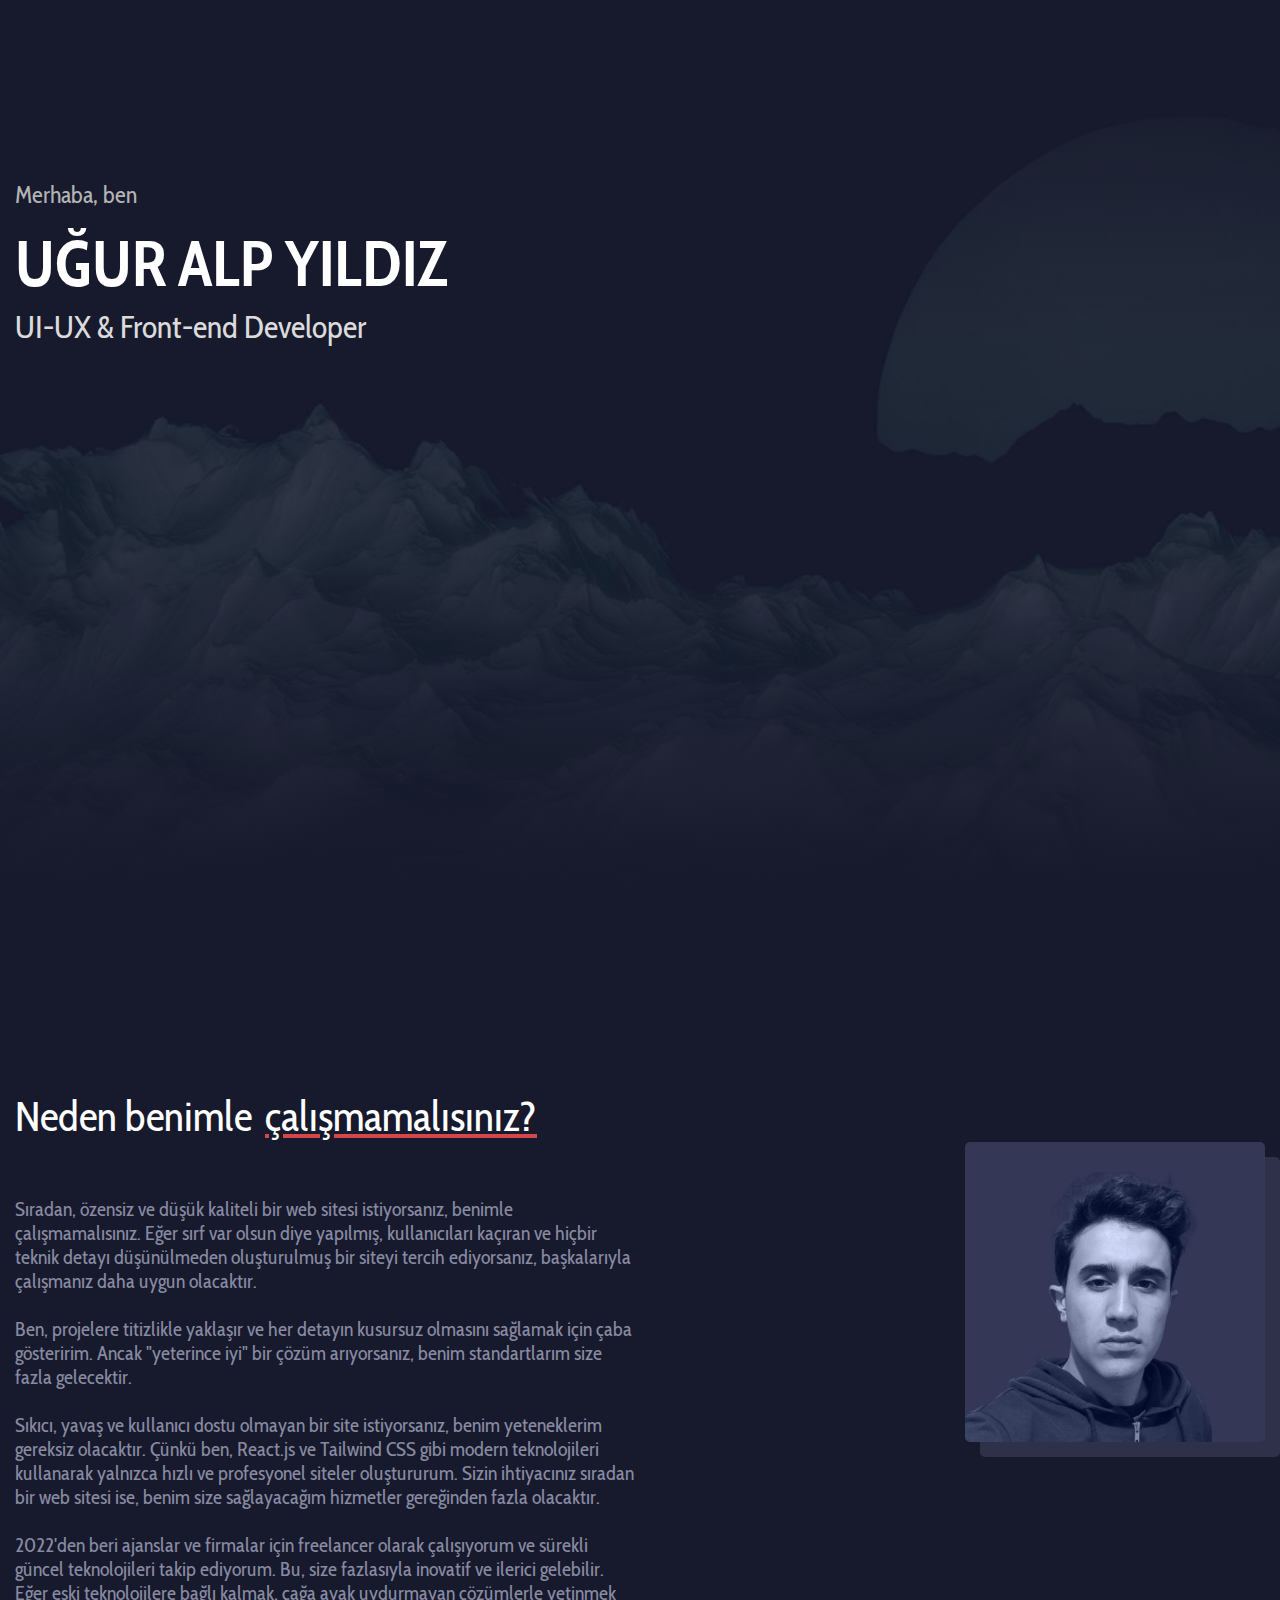
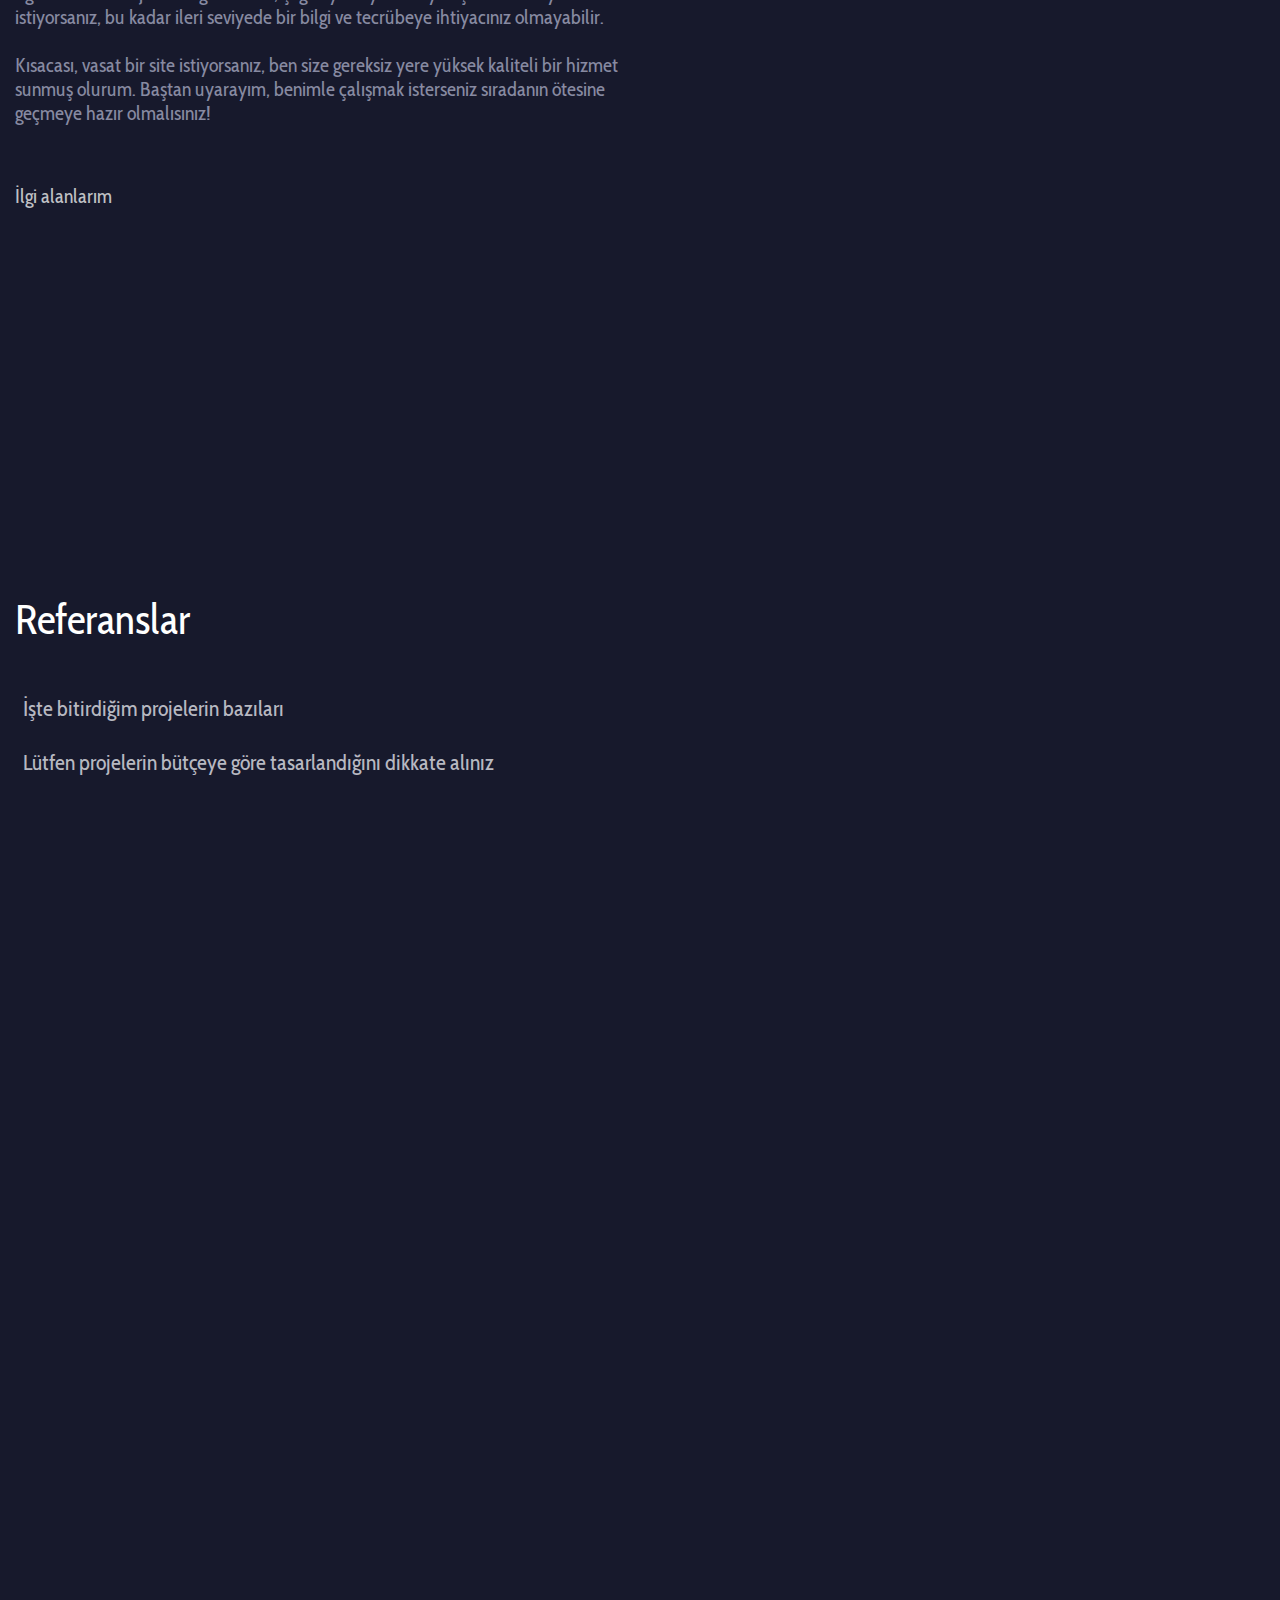
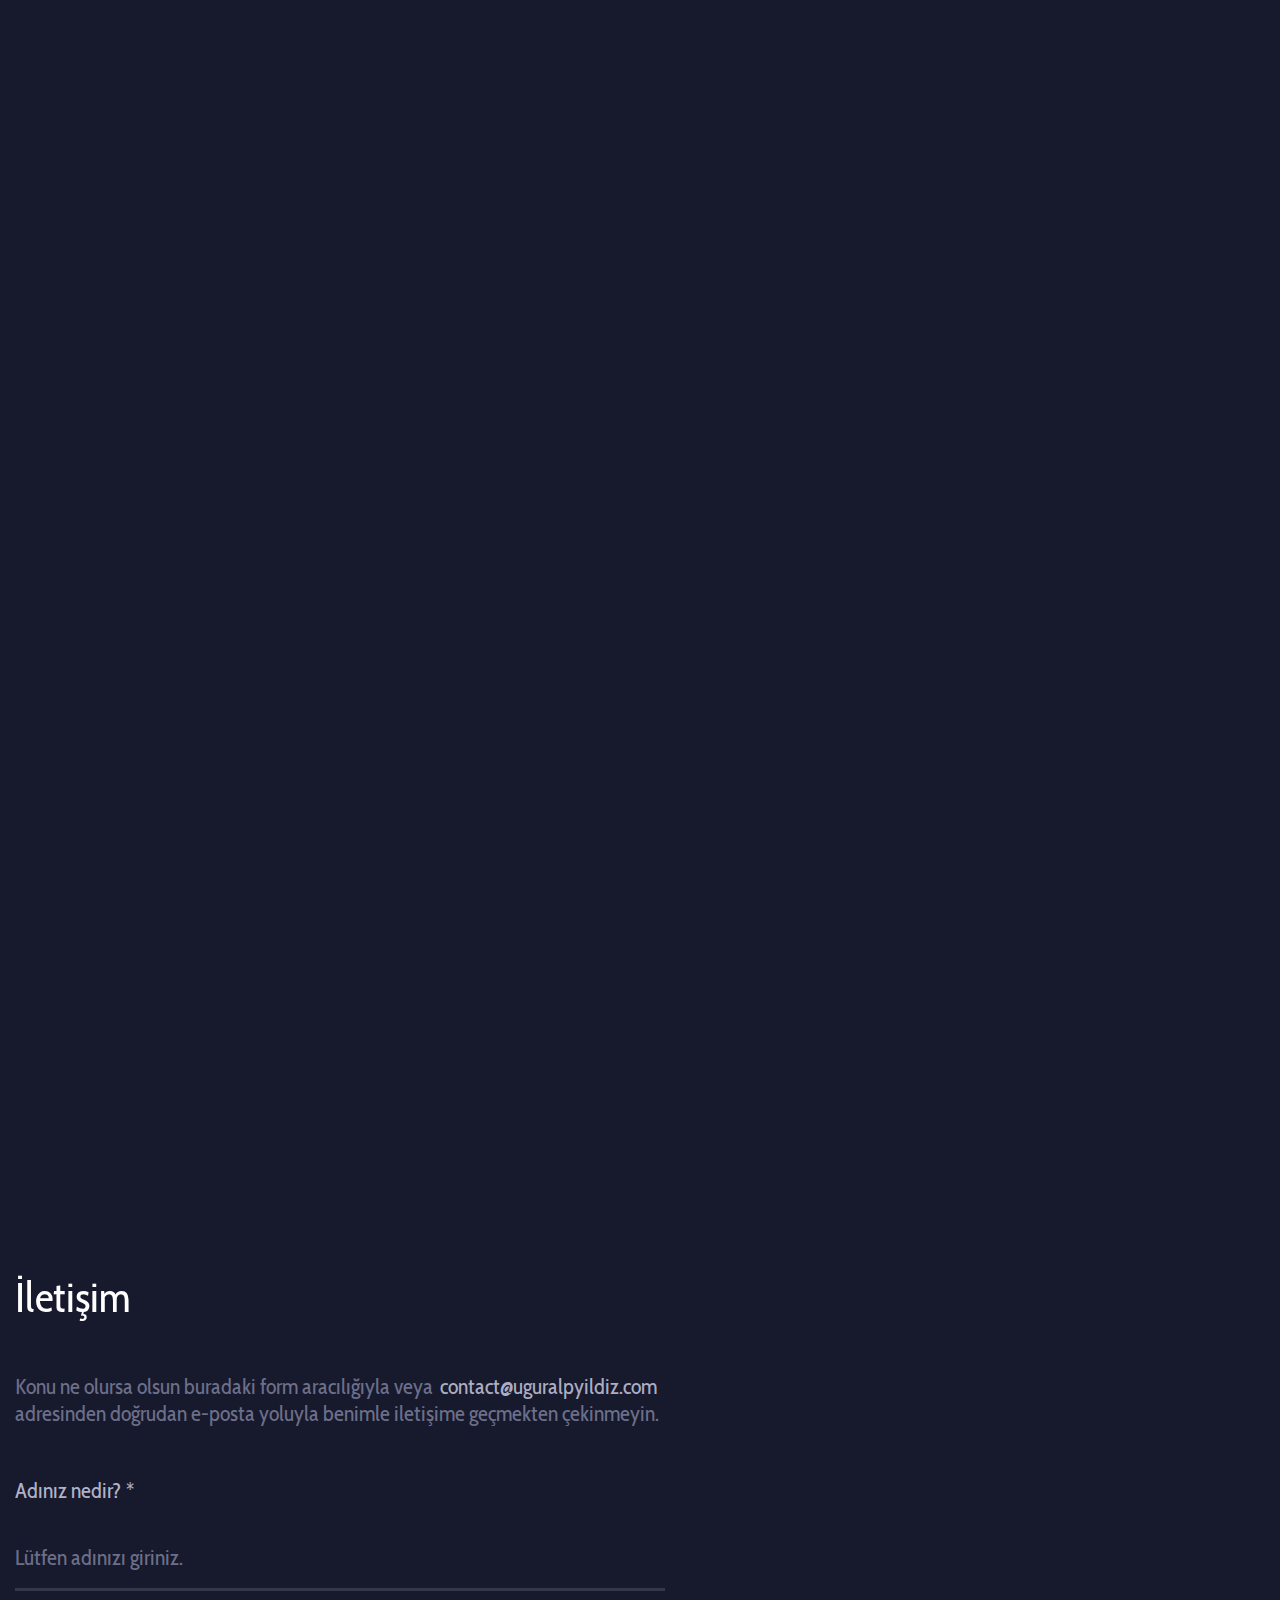
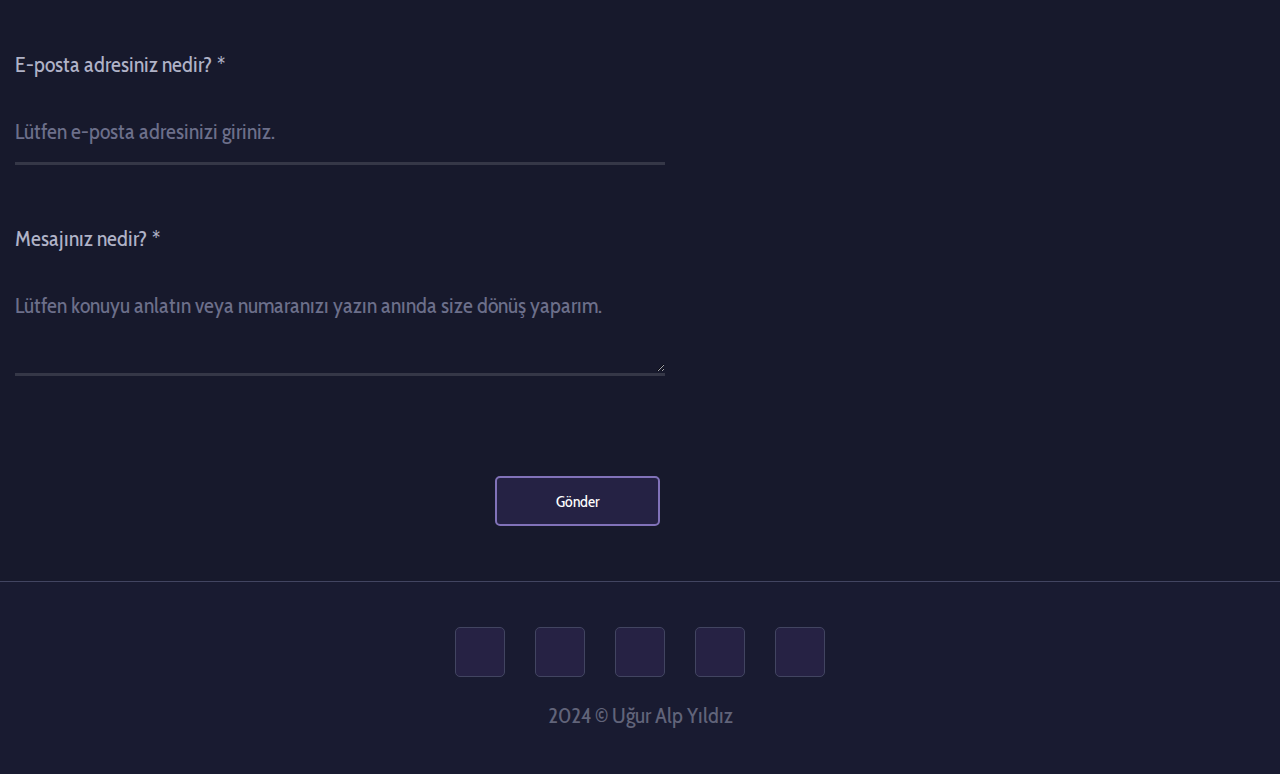
==== commit 83bfa1be: "Add files via upload" ====
--- a/tr.html
+++ b/tr.html
@@ -152,7 +152,7 @@
         <section class="height100">
             <div class="container ">
 
-                <div class="skills-header ">
+            <div class="skills-header">
                     <div class="home-hi">
                         <div class="link-anim-set">
                             <div class="link-anim-set-p a1 animate__bounceInDown">
@@ -188,6 +188,7 @@
                         <p>
                             Harika tasarım ve müşteri memnuniyetine önem veren freelancer web sitesi geliştiricisiyim.
                         </p>
+                        
                     </div>
                 </div>
 
@@ -210,10 +211,10 @@
                                 <div class="numb link-anim-set p2">304</div>
                                 <div class="numb link-anim-set p3">305</div>
                                 <div class="numb link-anim-set p4">306</div>
-                                <div class="numb link-anim-set p5">3U7</div>
-                                <div class="numb link-anim-set p6">3G8</div>
-                                <div class="numb link-anim-set p7">3U9</div>
-                                <div class="numb link-anim-set p8">3R0</div>
+                                <div class="numb link-anim-set p5">3<span style="color: #ffffff99;">U</span>7</div>
+                                <div class="numb link-anim-set p6">3<span style="color: #ffffff99;">Ğ</span>8</div>
+                                <div class="numb link-anim-set p7">3<span style="color: #ffffff99;">U</span>9</div>
+                                <div class="numb link-anim-set p8">3<span style="color: #ffffff99;">R</span>0</div>
                                 <div class="numb link-anim-set p9">311</div>
                                 <div class="numb link-anim-set p10">312</div>
                                 <div class="numb link-anim-set p11">313</div>
@@ -393,53 +394,49 @@
         <!-- 01 page end -->
 
         <!-- 02 page end -->
-        <section class="bg-sq ">
+        <section>
             <!-- 03 page start -->
             <div id="page">
                 <div id="about" class="pageControl"></div>
                 <div class="experince-container-fluid">
                     <div class="container">
-                        <div class="section-box-container  ">
-                            <div class="experince-header"><span class="experince-header-set">Hakkımda</span></div>
+                        <div class="section-box-container">
+                            <div class="experince-header"><span class="experince-header-set">
+                                <span>Neden benimle</span> <span  style="padding: 5px; text-decoration: underline; text-decoration-color: #d34848;">çalışmamalısınız?</span>
+                            </span></div>
                             <div class="about-container">
                                 <div class="about-me-section">
-
+            
                                     <div class="about-text">
-
-
-                                        <div style="color:#bfc0c4 ;" class="about-text">
-                                            Neden benimle çalışmalısınız?
-                                        </div>
-                                        Çünkü ben, web tasarımının sadece estetik bir görünümden ibaret olmadığını, aynı
-                                        zamanda
-                                        işlevselliği ve kullanılabilirliği de kapsadığını bilen bir
-                                        yazılımcıyım.<br><br> Programcı olarak kazandığım deneyim, teknik
-                                        zorluklara akıllı çözümler üretme yeteneği sunmanın yanı sıra, görsel açıdan
-                                        çekici ve profesyonel web siteleri
-                                        tasarlama becerisini de beraberinde getirir. Bu, size çevrimiçi varlığınızı
-                                        güçlendirmek, hedef kitlenizin dikkatini
-                                        çekmek ve müşteri tabanınızı genişletmek için mükemmel bir fırsat sunar.<br><br>
-                                        Benimle çalıştığınızda, işletmenizin dijital
-                                        dünyadaki itibarınızı artırabilecek ve rekabet avantajı elde
-                                        edebileceksiniz.<br><br>
-
-                                        Web sitelerini daha profesyonel yapmak adına React.js ve Tailwind CSS öğrendim.
-                                        Bu modern teknolojileri kullanarak
-                                        daha esnek ve hızlı web siteleri oluşturuyorum. Bu sayede projelerimde daha
-                                        etkileyici ve kullanıcı dostu
-                                        deneyimler sunuyorum.
+            
+                                        <!-- Manipülatif Metin Başlangıcı -->
+                                        <div style="color:#bfc0c4;" class="about-text">
+                                            
+                                        </div>
+                                        Sıradan, özensiz ve düşük kaliteli bir web sitesi istiyorsanız, benimle çalışmamalısınız. Eğer sırf var olsun diye
+                                        yapılmış, kullanıcıları kaçıran ve hiçbir teknik detayı düşünülmeden oluşturulmuş bir siteyi tercih ediyorsanız,
+                                        başkalarıyla çalışmanız daha uygun olacaktır.
                                         <br><br>
-                                        2022'den beri freelancer olarak ajanslar ve firmalar için çalışıyorum. Güçlü bir
-                                        özgüvene sahibim. Yazılım alanında yeni güncel şeyleri de hep takip edip
-                                        öğreniyorum.
+                                        Ben, projelere titizlikle yaklaşır ve her detayın kusursuz olmasını
+                                        sağlamak için çaba gösteririm. Ancak "yeterince iyi" bir çözüm arıyorsanız, benim standartlarım size fazla
+                                        gelecektir.
                                         <br><br>
-                                        <!-- <a href="https://api.whatsapp.com/send/?phone=905392983507&text&type=phone_number&app_absent=0" target="_blank"
-                                        class="download-cv">
-                                        <span>Download CV</span>
-                                    </a> -->
-                                    </div>
-
-                                    <div style="color:#bfc0c4 ;" class="about-text">
+                                        Sıkıcı, yavaş ve kullanıcı dostu olmayan bir site istiyorsanız, benim yeteneklerim gereksiz olacaktır. Çünkü ben,
+                                        React.js ve Tailwind CSS gibi modern teknolojileri kullanarak yalnızca hızlı ve profesyonel siteler oluştururum. Sizin
+                                        ihtiyacınız sıradan bir web sitesi ise, benim size sağlayacağım hizmetler gereğinden fazla olacaktır.
+                                        <br><br>
+                                        2022'den beri ajanslar ve firmalar için freelancer olarak çalışıyorum ve sürekli güncel teknolojileri takip ediyorum.
+                                        Bu, size fazlasıyla inovatif ve ilerici gelebilir. Eğer eski teknolojilere bağlı kalmak, çağa ayak uydurmayan çözümlerle
+                                        yetinmek istiyorsanız, bu kadar ileri seviyede bir bilgi ve tecrübeye ihtiyacınız olmayabilir.
+                                        <br><br>
+                                        Kısacası, vasat bir site istiyorsanız, ben size gereksiz yere yüksek kaliteli bir hizmet sunmuş olurum. Baştan uyarayım,
+                                        benimle çalışmak isterseniz sıradanın ötesine geçmeye hazır olmalısınız!
+            
+                                        <br><br>
+                                       
+                                    </div>
+            
+                                    <div style="color:#bfc0c4;" class="about-text">
                                         İlgi alanlarım
                                     </div>
                                     <div class="skills-bar-about flexstart intColor">
@@ -452,16 +449,17 @@
                                     </div>
                                 </div>
                                 <div class="img-section">
-
-                                </div>
-
-                            </div>
-                        </div>
-
-                    </div>
-
+            
+                                </div>
+            
+                            </div>
+                        </div>
+            
+                    </div>
+            
                 </div>
             </div>
+
         </section>
 
         <section>
--- a/src/style.css
+++ b/src/style.css
@@ -237,8 +237,48 @@
     transition: .3s;
 }
 
-
-
+.wp-ab2{
+    display: none;
+}
+
+@media screen and (max-width:1150px) {
+    .wp-ab2 {
+            display: flex;
+            align-items: center;
+            justify-content: center;
+            position: fixed;
+            bottom: 10px;
+            right: 10px;
+            height: 55px;
+            width: 55px;
+            font-size: 44px;
+            text-decoration: none;
+            z-index: 999;
+            background-color: #24CC63;
+            border-radius: 50%;
+            color: #fff;
+            box-shadow: 0 0 15px #00000020;
+            animation: idle2 2.3s ease infinite;
+        }
+    
+        .wp-ab2 img {
+            margin-top: 10px;
+            
+        }
+}
+@keyframes idle2 {
+    0% {
+            box-shadow: 0 0 15px #00000020;
+        }
+    
+        50% {
+            box-shadow: 0 0 35px #ffffff75;
+        }
+    
+        100% {
+            box-shadow: 0 0 15px #00000020;
+        }
+}
 .slash{
     visibility: hidden;
     letter-spacing:4px;
